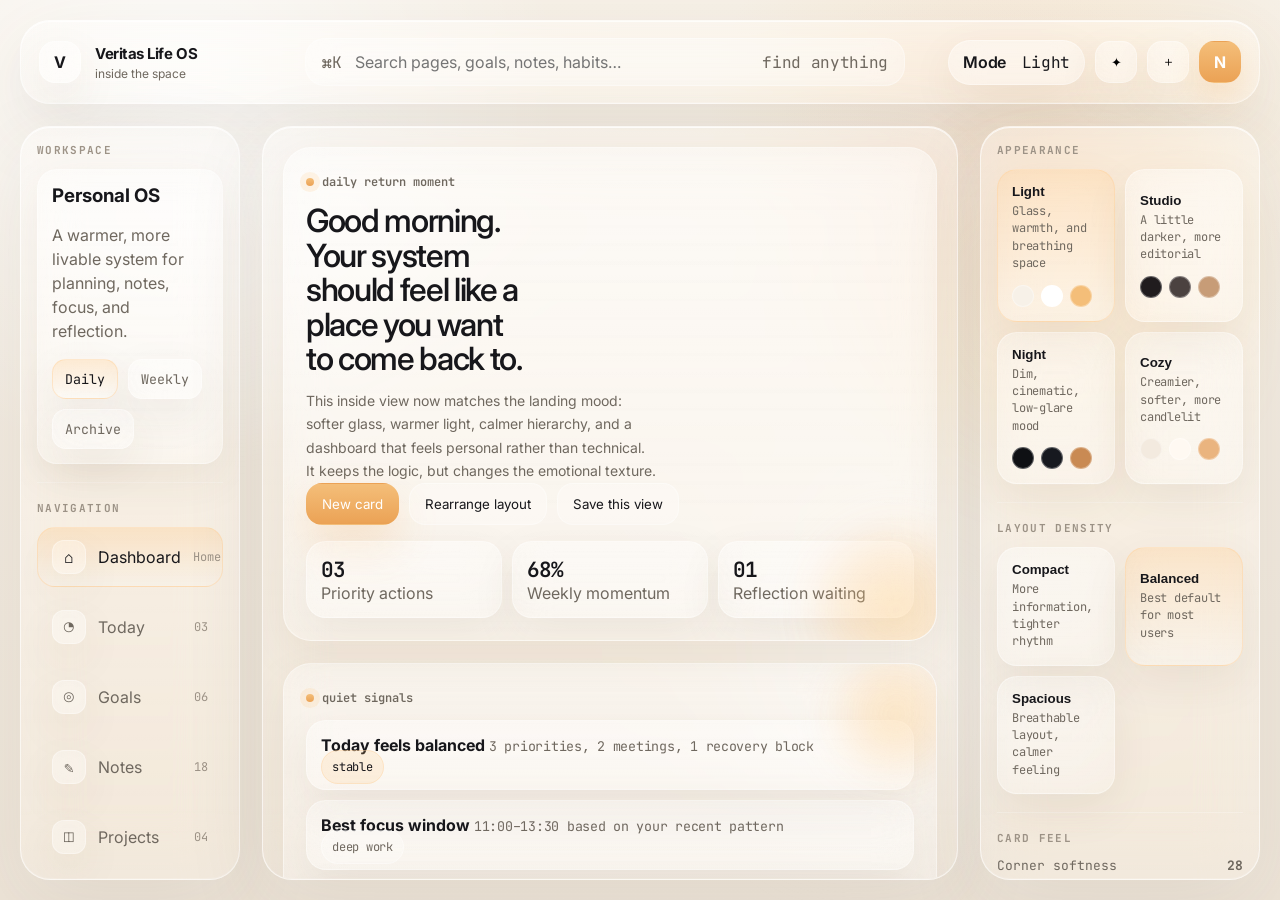
==== dashboard.html @ f8a129ed "Update dashboard.html" ====
<!DOCTYPE html>
<html lang="en">
<head>
  <meta charset="UTF-8" />
  <meta name="viewport" content="width=device-width, initial-scale=1.0" />
  <title>Veritas Life OS — Inside Prototype</title>
  <link rel="preconnect" href="https://fonts.googleapis.com">
  <link rel="preconnect" href="https://fonts.gstatic.com" crossorigin>
  <link href="https://fonts.googleapis.com/css2?family=Inter:wght@400;500;600;700;800&family=JetBrains+Mono:wght@400;500;600&display=swap" rel="stylesheet">
  <style>
    :root {
      --font-sans: 'Inter', system-ui, sans-serif;
      --font-mono: 'JetBrains Mono', ui-monospace, SFMono-Regular, Menlo, monospace;

      --bg: #f7f1e8;
      --bg-2: #ede4d8;
      --text: #17171b;
      --muted: #6f685f;
      --soft: #9d9387;
      --glass: rgba(255,255,255,0.42);
      --glass-2: rgba(255,255,255,0.32);
      --glass-3: rgba(255,255,255,0.24);
      --line: rgba(255,255,255,0.56);
      --line-soft: rgba(255,255,255,0.34);
      --line-strong: rgba(255,220,184,0.7);
      --amber: #f4be79;
      --amber-deep: #eba255;
      --amber-soft: rgba(255,190,121,0.18);
      --violet-soft: rgba(164,152,255,0.08);
      --shadow: 0 28px 90px rgba(93,70,41,0.10);
      --shadow-soft: 0 16px 44px rgba(93,70,41,0.08);
      --radius-xl: 34px;
      --radius-lg: 28px;
      --radius-md: 22px;
      --radius-sm: 16px;
      --gap: 22px;
      --sidebar-w: 228px;
      --rightbar-w: 284px;
    }

    * { box-sizing: border-box; }
    html, body { height: 100%; }
    body {
      margin: 0;
      font-family: var(--font-sans);
      color: var(--text);
      background:
        radial-gradient(circle at 14% 10%, rgba(255,255,255,0.86), transparent 28%),
        radial-gradient(circle at 80% 16%, rgba(255,196,114,0.18), transparent 25%),
        radial-gradient(circle at 77% 20%, var(--violet-soft), transparent 18%),
        radial-gradient(circle at 70% 72%, rgba(255,255,255,0.30), transparent 22%),
        linear-gradient(180deg, var(--bg) 0%, var(--bg-2) 100%);
      -webkit-font-smoothing: antialiased;
      overflow: hidden;
    }

    body::before {
      content: "";
      position: fixed;
      inset: 0;
      pointer-events: none;
      background:
        radial-gradient(circle at 18% 28%, rgba(255,255,255,0.22), transparent 18%),
        radial-gradient(circle at 83% 34%, rgba(255,188,82,0.10), transparent 20%),
        radial-gradient(circle at 68% 80%, rgba(255,255,255,0.18), transparent 18%);
      filter: blur(16px);
      opacity: .95;
    }

    .app-shell {
      position: relative;
      z-index: 1;
      display: grid;
      grid-template-columns: var(--sidebar-w) minmax(0, 1fr) var(--rightbar-w);
      grid-template-rows: 84px minmax(0, 1fr);
      gap: var(--gap);
      height: 100vh;
      padding: 20px;
    }

    .glass-panel {
      background: linear-gradient(180deg, rgba(255,255,255,0.34), rgba(255,255,255,0.18));
      border: 1px solid var(--line);
      backdrop-filter: blur(28px) saturate(145%);
      -webkit-backdrop-filter: blur(28px) saturate(145%);
      box-shadow:
        0 24px 80px rgba(93,70,41,0.10),
        0 8px 28px rgba(255,255,255,0.16),
        inset 0 1px 0 rgba(255,255,255,0.72),
        inset 0 -1px 0 rgba(255,255,255,0.14);
    }

    .topbar {
      grid-column: 1 / -1;
      display: flex;
      align-items: center;
      justify-content: space-between;
      gap: 18px;
      padding: 14px 18px;
      border-radius: 30px;
    }

    .brand {
      display: flex;
      align-items: center;
      gap: 14px;
      min-width: 230px;
      text-decoration: none;
      color: inherit;
    }

    .brand-mark,
    .icon-btn,
    .avatar,
    .nav-icon,
    .mini-chip,
    .mode-chip,
    .card-chip,
    .seg button,
    .toolbar-btn,
    .toggle-btn,
    .theme-btn,
    .density-btn,
    .mini-tab {
      border: 1px solid var(--line-soft);
      background: rgba(255,255,255,0.28);
      backdrop-filter: blur(18px);
      -webkit-backdrop-filter: blur(18px);
      box-shadow: var(--shadow-soft);
    }

    .brand-mark {
      width: 42px;
      height: 42px;
      border-radius: 16px;
      display: grid;
      place-items: center;
      font-weight: 700;
    }

    .brand-copy h1 {
      margin: 0;
      font-size: 15px;
      font-weight: 700;
      letter-spacing: -0.03em;
    }

    .brand-copy p {
      margin: 3px 0 0;
      font-size: 12px;
      color: var(--muted);
    }

    .topbar-center {
      flex: 1;
      display: flex;
      justify-content: center;
      padding: 0 18px;
    }

    .search {
      width: min(620px, 100%);
      display: flex;
      align-items: center;
      gap: 12px;
      padding: 12px 16px;
      border: 1px solid var(--line-soft);
      border-radius: 20px;
      background: rgba(255,255,255,0.24);
      color: var(--muted);
      backdrop-filter: blur(18px);
      font-family: var(--font-mono);
      letter-spacing: -0.02em;
    }

    .search input {
      flex: 1;
      border: 0;
      outline: 0;
      background: transparent;
      color: var(--text);
      font: inherit;
      font-family: var(--font-sans);
      letter-spacing: normal;
    }

    .topbar-actions {
      min-width: 300px;
      display: flex;
      align-items: center;
      justify-content: flex-end;
      gap: 10px;
    }

    .mode-chip,
    .toolbar-btn,
    .card-chip,
    .mini-chip,
    .pill {
      border-radius: 999px;
      padding: 11px 14px;
      font: inherit;
      color: var(--text);
      font-family: var(--font-mono);
      letter-spacing: -0.02em;
    }

    .mode-chip strong { font-weight: 600; font-family: var(--font-sans); margin-right: 6px; }

    .icon-btn,
    .avatar {
      width: 42px;
      height: 42px;
      border-radius: 15px;
      display: grid;
      place-items: center;
    }

    .avatar {
      font-weight: 700;
      color: white;
      background: linear-gradient(180deg, var(--amber), var(--amber-deep));
      border-color: transparent;
      box-shadow: 0 14px 32px rgba(238,165,84,0.24);
    }

    .sidebar,
    .main,
    .rightbar {
      min-height: 0;
      border-radius: 30px;
    }

    .sidebar,
    .rightbar {
      padding: 16px;
      overflow: auto;
    }

    .main {
      overflow: auto;
      padding: 20px;
    }

    .sidebar-section + .sidebar-section,
    .rightbar-section + .rightbar-section {
      margin-top: 18px;
      padding-top: 18px;
      border-top: 1px solid rgba(255,255,255,0.26);
    }

    .section-label {
      margin-bottom: 12px;
      font-size: 11px;
      text-transform: uppercase;
      letter-spacing: .12em;
      color: var(--soft);
      font-weight: 700;
      font-family: var(--font-mono);
    }

    .workspace-card,
    .mini-card,
    .welcome-panel,
    .insight-panel,
    .card,
    .theme-btn,
    .density-btn,
    .toggle-btn,
    .quick-item,
    .footer-note,
    .priority-item,
    .habit-item,
    .note-item,
    .timeline-item,
    .mini-line,
    .stat,
    .day {
      background: linear-gradient(180deg, rgba(255,255,255,0.30), rgba(255,255,255,0.18));
      border: 1px solid var(--line-soft);
      box-shadow: var(--shadow-soft);
      backdrop-filter: blur(20px);
      -webkit-backdrop-filter: blur(20px);
    }

    .workspace-card,
    .mini-card,
    .footer-note,
    .theme-btn,
    .density-btn,
    .toggle-btn,
    .quick-item,
    .mini-line,
    .priority-item,
    .habit-item,
    .note-item,
    .timeline-item,
    .stat,
    .day {
      border-radius: 20px;
      padding: 14px;
    }

    .workspace-card h3,
    .mini-card h3,
    .card h3,
    .welcome-copy h2 { margin: 0; }

    .workspace-card p,
    .mini-card p,
    .card p,
    .footer-note { color: var(--muted); line-height: 1.5; }

    .mini-tabs,
    .nav-list,
    .insight-stack,
    .priority-list,
    .habit-list,
    .timeline-list,
    .quick-grid,
    .toggle-list,
    .slider-row,
    .theme-grid,
    .density-grid {
      display: grid;
      gap: 10px;
    }

    .mini-tabs { display: flex; flex-wrap: wrap; }

    .mini-tab,
    .seg button {
      border-radius: 14px;
      padding: 10px 12px;
      color: var(--muted);
      cursor: pointer;
      transition: .22s ease;
      font-family: var(--font-mono);
    }

    .mini-tab.active,
    .seg button.active,
    .nav-item.active,
    .theme-btn.active,
    .density-btn.active {
      background: linear-gradient(180deg, rgba(255,191,115,0.26), rgba(255,255,255,0.18));
      color: var(--text);
      border-color: rgba(255,211,162,0.48);
    }

    .nav-list { display: flex; flex-direction: column; }

    .nav-item {
      display: flex;
      align-items: center;
      justify-content: space-between;
      gap: 12px;
      padding: 12px 14px;
      border-radius: 18px;
      cursor: pointer;
      color: var(--muted);
      border: 1px solid transparent;
      transition: .22s ease;
    }

    .nav-left {
      display: flex;
      align-items: center;
      gap: 12px;
    }

    .nav-icon {
      width: 34px;
      height: 34px;
      border-radius: 12px;
      display: grid;
      place-items: center;
      font-family: var(--font-mono);
    }

    .nav-item span:last-child {
      font-size: 12px;
      color: var(--soft);
      font-family: var(--font-mono);
    }

    .welcome {
      display: grid;
      grid-template-columns: minmax(0, 1.08fr) minmax(300px, .92fr);
      gap: var(--gap);
      margin-bottom: calc(var(--gap) + 2px);
      align-items: start;
    }

    .welcome-panel,
    .insight-panel {
      position: relative;
      overflow: hidden;
      border-radius: 28px;
      padding: 22px;
    }

    .welcome-panel::after,
    .insight-panel::after,
    .card::after {
      content: "";
      position: absolute;
      pointer-events: none;
      border-radius: 50%;
      background: radial-gradient(circle, rgba(255,208,138,0.68) 0%, rgba(255,175,84,0.20) 38%, rgba(255,255,255,0.08) 56%, transparent 72%);
      filter: blur(18px);
      opacity: .72;
    }

    .welcome-panel::after {
      width: 240px;
      height: 240px;
      right: -80px;
      bottom: -90px;
    }

    .insight-panel::after {
      width: 180px;
      height: 180px;
      right: -50px;
      top: -40px;
    }

    .eyebrow {
      display: inline-flex;
      align-items: center;
      gap: 8px;
      margin-bottom: 14px;
      color: var(--muted);
      font-size: 12px;
      font-weight: 600;
      font-family: var(--font-mono);
    }

    .dot {
      width: 8px;
      height: 8px;
      border-radius: 50%;
      background: linear-gradient(180deg, var(--amber), var(--amber-deep));
      box-shadow: 0 0 0 6px rgba(255,190,121,0.16);
    }

    .welcome-copy h2 {
      font-size: clamp(24px, 2.5vw, 34px);
      line-height: 1.08;
      letter-spacing: -0.042em;
      font-weight: 540;
      max-width: 13ch;
      text-wrap: balance;
      margin-bottom: 12px;
    }

    .welcome-copy p {
      margin: 0;
      max-width: 50ch;
      font-size: 14px;
      color: var(--muted);
      line-height: 1.68;
      text-wrap: balance;
    }

    .welcome-actions,
    .card-menu,
    .topbar-actions,
    .tease-right {
      display: flex;
      align-items: center;
      gap: 10px;
      flex-wrap: wrap;
    }

    .toolbar-btn.primary,
    .action-pill.primary {
      background: linear-gradient(180deg, var(--amber), var(--amber-deep));
      color: white;
      border-color: transparent;
      box-shadow: 0 18px 40px rgba(238,165,84,0.24);
      font-family: var(--font-sans);
    }

    .action-pill,
    .toolbar-btn {
      padding: 12px 15px;
      border-radius: 16px;
      border: 1px solid var(--line-soft);
      background: rgba(255,255,255,0.26);
      color: var(--text);
      cursor: pointer;
      font-family: var(--font-sans);
    }

    .stats-row {
      display: grid;
      grid-template-columns: repeat(3, 1fr);
      gap: 10px;
      margin-top: 16px;
    }

    .stat strong {
      display: block;
      font-size: 21px;
      letter-spacing: -0.04em;
      font-weight: 620;
      font-family: var(--font-mono);
    }

    .stat span,
    .mini-line small,
    .meta,
    .subtle,
    .label-muted {
      color: var(--muted);
    }

    .meta,
    .mini-line small,
    .label-muted,
    .subtle {
      font-family: var(--font-mono);
      letter-spacing: -0.02em;
    }

    .seg {
      display: inline-flex;
      gap: 6px;
      padding: 5px;
      border-radius: 16px;
      background: rgba(255,255,255,0.18);
      border: 1px solid var(--line-soft);
      margin-bottom: 16px;
      backdrop-filter: blur(18px);
    }

    .cards-grid {
      display: grid;
      grid-template-columns: repeat(12, minmax(0, 1fr));
      gap: var(--gap);
      align-items: start;
    }

    .card {
      position: relative;
      overflow: hidden;
      grid-column: span 4;
      min-height: 180px;
      padding: 16px;
      border-radius: 26px;
      transition: transform .22s ease, box-shadow .22s ease, border-color .22s ease;
    }

    .card:hover,
    .theme-btn:hover,
    .density-btn:hover,
    .toggle-btn:hover,
    .action-pill:hover,
    .toolbar-btn:hover,
    .nav-item:hover,
    .mini-tab:hover,
    .seg button:hover {
      transform: translateY(-2px);
      box-shadow: 0 22px 54px rgba(93,70,41,0.10);
    }

    .card.active {
      border-color: var(--line-strong);
      box-shadow:
        0 0 0 1px rgba(255,214,160,0.28),
        0 24px 70px rgba(93,70,41,0.12);
    }

    .card::after {
      width: 200px;
      height: 200px;
      right: -70px;
      top: -70px;
    }

    .card.span-8 { grid-column: span 8; }
    .card.span-6 { grid-column: span 6; }
    .card.span-4 { grid-column: span 4; }
    .card.span-12 { grid-column: 1 / -1; }
    .card.tall { min-height: 238px; }
    .card.large { min-height: 292px; }

    .card-header {
      position: relative;
      z-index: 1;
      display: flex;
      align-items: flex-start;
      justify-content: space-between;
      gap: 12px;
      margin-bottom: 16px;
    }

    .card-title-wrap h3 {
      font-size: 18px;
      font-weight: 500;
      letter-spacing: -0.03em;
    }

    .card-chip,
    .pill {
      padding: 8px 10px;
      border-radius: 999px;
      font-size: 12px;
      color: var(--muted);
      background: rgba(255,255,255,0.24);
      border: 1px solid var(--line-soft);
    }

    .card-chip.accent,
    .pill.accent {
      background: rgba(255,191,115,0.18);
      color: var(--text);
      border-color: rgba(255,211,162,0.42);
    }

    .priority-item,
    .habit-item,
    .timeline-item,
    .quick-item {
      display: flex;
      align-items: center;
      justify-content: space-between;
      gap: 12px;
    }

    .priority-left {
      display: flex;
      align-items: center;
      gap: 12px;
      min-width: 0;
    }

    .check {
      width: 18px;
      height: 18px;
      border-radius: 50%;
      border: 1px solid rgba(255,255,255,0.46);
      background: rgba(255,255,255,0.18);
      flex: 0 0 auto;
    }

    .priority-item strong,
    .habit-item strong,
    .timeline-item strong,
    .note-item strong,
    .quick-item strong {
      display: block;
      font-size: 14px;
      line-height: 1.35;
      font-weight: 600;
    }

    .meta {
      margin-top: 4px;
      font-size: 12px;
      line-height: 1.45;
    }

    .progress-bar {
      width: 100%;
      height: 8px;
      border-radius: 999px;
      background: rgba(255,255,255,0.18);
      overflow: hidden;
      margin-top: 12px;
    }

    .progress-fill {
      height: 100%;
      border-radius: inherit;
      background: linear-gradient(90deg, var(--amber), var(--amber-deep));
    }

    .mini-progress {
      min-width: 54px;
      text-align: right;
      font-size: 12px;
      color: var(--soft);
      font-family: var(--font-mono);
      letter-spacing: -0.02em;
    }

    .note-list {
      display: grid;
      gap: 10px;
      grid-template-columns: repeat(2, minmax(0, 1fr));
    }

    .note-item {
      min-height: 120px;
      display: flex;
      flex-direction: column;
      justify-content: space-between;
    }

    .calendar-grid {
      display: grid;
      grid-template-columns: repeat(7, 1fr);
      gap: 8px;
    }

    .day {
      aspect-ratio: 1 / 1;
      display: flex;
      flex-direction: column;
      justify-content: space-between;
      font-size: 12px;
    }

    .day.active {
      background: linear-gradient(180deg, rgba(255,191,115,0.24), rgba(255,255,255,0.16));
      border-color: rgba(255,211,162,0.46);
    }

    .day strong {
      font-size: 14px;
      font-weight: 600;
      font-family: var(--font-mono);
      letter-spacing: -0.02em;
    }

    .day-dot {
      width: 8px;
      height: 8px;
      border-radius: 50%;
      background: linear-gradient(180deg, var(--amber), var(--amber-deep));
      align-self: flex-end;
    }

    .graph-wrap {
      position: relative;
      z-index: 1;
      height: 240px;
      margin-top: 6px;
      display: flex;
      align-items: flex-end;
      gap: 12px;
    }

    .graph-col {
      flex: 1;
      min-height: 40px;
      border-radius: 20px 20px 12px 12px;
      background: linear-gradient(180deg, rgba(255,190,121,0.92) 0%, rgba(235,162,85,0.42) 100%);
      box-shadow: inset 0 1px 0 rgba(255,255,255,0.32);
      position: relative;
    }

    .graph-col span {
      position: absolute;
      bottom: -26px;
      left: 50%;
      transform: translateX(-50%);
      font-size: 11px;
      color: var(--soft);
      font-family: var(--font-mono);
    }

    .theme-grid,
    .density-grid { grid-template-columns: repeat(2, minmax(0, 1fr)); }

    .theme-btn,
    .density-btn { text-align: left; color: var(--text); cursor: pointer; }

    .theme-preview {
      display: flex;
      gap: 7px;
      margin-top: 12px;
    }

    .theme-swatch {
      width: 22px;
      height: 22px;
      border-radius: 999px;
      border: 1px solid rgba(255,255,255,0.32);
    }

    .slider-row label {
      display: flex;
      align-items: center;
      justify-content: space-between;
      gap: 12px;
      color: var(--muted);
      font-size: 13px;
      font-family: var(--font-mono);
    }

    .slider-row input[type="range"] {
      width: 100%;
      accent-color: var(--amber-deep);
    }

    .toggle-btn {
      width: 100%;
      display: flex;
      align-items: center;
      justify-content: space-between;
      text-align: left;
      cursor: pointer;
    }

    .toggle-pill {
      width: 44px;
      height: 26px;
      border-radius: 999px;
      background: rgba(255,255,255,0.24);
      border: 1px solid var(--line-soft);
      position: relative;
      transition: .22s ease;
      flex: 0 0 auto;
    }

    .toggle-pill::after {
      content: "";
      position: absolute;
      top: 3px;
      left: 3px;
      width: 18px;
      height: 18px;
      border-radius: 50%;
      background: white;
      transition: .22s ease;
      box-shadow: 0 2px 10px rgba(0,0,0,0.08);
    }

    .toggle-btn.active .toggle-pill {
      background: linear-gradient(180deg, var(--amber), var(--amber-deep));
      border-color: transparent;
    }

    .toggle-btn.active .toggle-pill::after { transform: translateX(18px); }

    .footer-note {
      margin-top: 16px;
      line-height: 1.55;
      font-size: 13px;
    }

    
    .status-toast {
      position: fixed;
      right: 22px;
      bottom: 22px;
      z-index: 50;
      padding: 12px 14px;
      border-radius: 16px;
      background: linear-gradient(180deg, rgba(255,255,255,0.86), rgba(255,255,255,0.72));
      border: 1px solid var(--line);
      box-shadow: 0 18px 44px rgba(93,70,41,0.12);
      color: var(--text);
      font-size: 13px;
      font-family: var(--font-mono);
      letter-spacing: -0.02em;
      opacity: 0;
      transform: translateY(10px);
      pointer-events: none;
      transition: opacity .22s ease, transform .22s ease;
      backdrop-filter: blur(18px);
    }

    .status-toast.show {
      opacity: 1;
      transform: translateY(0);
    }

    .is-hidden {
      display: none !important;
    }


    body.rightbar-collapsed {
      --rightbar-open: 0px;
    }

    body.rightbar-collapsed .rightbar {
      opacity: 0;
      pointer-events: none;
      transform: translateX(28px);
    }

    .floating-setup-tab {
      position: fixed;
      right: 18px;
      top: 50%;
      transform: translateY(-50%);
      z-index: 60;
      width: 46px;
      height: 120px;
      border-radius: 20px;
      border: 0.5px solid var(--line-soft);
      background: color-mix(in srgb, white 10%, var(--bg-2) 90%);
      backdrop-filter: blur(12px);
      -webkit-backdrop-filter: blur(12px);
      box-shadow: var(--shadow-soft);
      display: none;
      align-items: center;
      justify-content: center;
      color: var(--text);
      cursor: pointer;
      font-family: var(--font-mono);
      writing-mode: vertical-rl;
      text-orientation: mixed;
      letter-spacing: 0.02em;
    }

    body.rightbar-collapsed .floating-setup-tab {
      display: flex;
    }

@media (max-width: 1400px) {
      .app-shell {
        grid-template-columns: 220px minmax(0, 1fr) 280px;
      }
      .card.span-8,
      .card.span-6,
      .card.span-4 { grid-column: span 6; }
      .welcome { grid-template-columns: 1fr; }
    }

    @media (max-width: 1160px) {
      body { overflow: auto; }
      .app-shell {
        height: auto;
        grid-template-columns: 1fr;
        grid-template-rows: auto;
      }
      .topbar,
      .sidebar,
      .main,
      .rightbar {
        grid-column: auto;
        grid-row: auto;
      }
      .sidebar,
      .rightbar,
      .main { min-height: auto; }
    }

    @media (max-width: 760px) {
      .topbar {
        flex-direction: column;
        align-items: stretch;
        gap: 14px;
      }
      .topbar-center,
      .brand,
      .topbar-actions {
        min-width: 0;
        width: 100%;
      }
      .topbar-center { padding: 0; }
      .topbar-actions { justify-content: space-between; }
      .cards-grid,
      .stats-row,
      .note-list,
      .theme-grid,
      .density-grid { grid-template-columns: 1fr !important; }
      .card,
      .card.span-8,
      .card.span-6,
      .card.span-4,
      .card.span-12 { grid-column: 1 / -1; }
      .calendar-grid { grid-template-columns: repeat(4, 1fr); }
    }
  </style>
</head>
<body>
  <div class="app-shell">
    <header class="topbar glass-panel">
      <a class="brand" href="index.html" aria-label="Go to landing page">
        <div class="brand-mark">V</div>
        <div class="brand-copy">
          <h1>Veritas Life OS</h1>
          <p>inside the space</p>
        </div>
      </a>

      <div class="topbar-center">
        <div class="search">
          <span>⌘K</span>
          <input type="text" placeholder="Search pages, goals, notes, habits…" />
          <span>find anything</span>
        </div>
      </div>

      <div class="topbar-actions">
        <button class="mode-chip"><strong>Mode</strong> Light</button>
        <button class="icon-btn action-btn" data-message="Presence opened" title="Presence">✦</button>
        <button class="icon-btn action-btn" data-message="Quick add opened" title="Quick add">＋</button>
        <div class="avatar">N</div>
      </div>
    </header>

    <aside class="sidebar glass-panel">
      <div class="sidebar-section">
        <div class="section-label">Workspace</div>
        <div class="workspace-card">
          <h3>Personal OS</h3>
          <p>A warmer, more livable system for planning, notes, focus, and reflection.</p>
          <div class="mini-tabs">
            <button class="mini-tab active">Daily</button>
            <button class="mini-tab">Weekly</button>
            <button class="mini-tab">Archive</button>
          </div>
        </div>
      </div>

      <div class="sidebar-section">
        <div class="section-label">Navigation</div>
        <div class="nav-list">
          <div class="nav-item active">
            <div class="nav-left"><div class="nav-icon">⌂</div><div>Dashboard</div></div>
            <span>Home</span>
          </div>
          <div class="nav-item">
            <div class="nav-left"><div class="nav-icon">◔</div><div>Today</div></div>
            <span>03</span>
          </div>
          <div class="nav-item">
            <div class="nav-left"><div class="nav-icon">◎</div><div>Goals</div></div>
            <span>06</span>
          </div>
          <div class="nav-item">
            <div class="nav-left"><div class="nav-icon">✎</div><div>Notes</div></div>
            <span>18</span>
          </div>
          <div class="nav-item">
            <div class="nav-left"><div class="nav-icon">◫</div><div>Projects</div></div>
            <span>04</span>
          </div>
          <div class="nav-item">
            <div class="nav-left"><div class="nav-icon">◷</div><div>Calendar</div></div>
            <span>02</span>
          </div>
          <div class="nav-item">
            <div class="nav-left"><div class="nav-icon">✓</div><div>Habits</div></div>
            <span>05</span>
          </div>
          <div class="nav-item">
            <div class="nav-left"><div class="nav-icon">☰</div><div>Journal</div></div>
            <span>01</span>
          </div>
        </div>
      </div>

      <div class="sidebar-section">
        <div class="section-label">Pinned space</div>
        <div class="mini-card">
          <h3>Morning Ritual</h3>
          <p>Open priorities, read notes, check schedule, then leave one line for your future self.</p>
        </div>
      </div>
    </aside>

    <main class="main glass-panel">
      <section class="welcome">
        <div class="welcome-panel active">
          <div class="eyebrow"><span class="dot"></span> daily return moment</div>
          <div class="welcome-copy">
            <h2>Good morning. Your system should feel like a place you want to come back to.</h2>
            <p>This inside view now matches the landing mood: softer glass, warmer light, calmer hierarchy, and a dashboard that feels personal rather than technical. It keeps the logic, but changes the emotional texture.</p>
          </div>
          <div class="welcome-actions">
            <button class="action-pill primary action-btn" data-message="New card created">New card</button>
            <button class="action-pill action-btn" data-message="Layout edit mode on">Rearrange layout</button>
            <button class="action-pill action-btn" data-message="View saved">Save this view</button>
          </div>
          <div class="stats-row">
            <div class="stat"><strong>03</strong><span>Priority actions</span></div>
            <div class="stat"><strong>68%</strong><span>Weekly momentum</span></div>
            <div class="stat"><strong>01</strong><span>Reflection waiting</span></div>
          </div>
        </div>

        <div class="insight-panel">
          <div class="eyebrow"><span class="dot"></span> quiet signals</div>
          <div class="insight-stack">
            <div class="mini-line">
              <div>
                <strong>Today feels balanced</strong>
                <small>3 priorities, 2 meetings, 1 recovery block</small>
              </div>
              <span class="pill accent">stable</span>
            </div>
            <div class="mini-line">
              <div>
                <strong>Best focus window</strong>
                <small>11:00–13:30 based on your recent pattern</small>
              </div>
              <span class="pill">deep work</span>
            </div>
            <div class="mini-line">
              <div>
                <strong>Last synced</strong>
                <small>2m ago · space saved automatically</small>
              </div>
              <span class="pill">live</span>
            </div>
          </div>
        </div>
      </section>

      <div class="seg" aria-label="View switcher">
        <button class="active">grid</button>
        <button>list</button>
        <button>timeline</button>
        <button>board</button>
      </div>

      <section class="cards-grid">
        <article class="card span-8 tall active" tabindex="0">
          <div class="card-header">
            <div class="card-title-wrap">
              <small class="label-muted">Pinned module</small>
              <h3>Today’s focus</h3>
            </div>
            <div class="card-menu">
              <span class="card-chip accent">priority</span>
              <button class="icon-btn">⋯</button>
            </div>
          </div>
          <div class="priority-list">
            <div class="priority-item">
              <div class="priority-left">
                <div class="check"></div>
                <div>
                  <strong>Finalize the comfort-first redesign prototype</strong>
                  <div class="meta">Dashboard layout · card hierarchy · daily return flow</div>
                </div>
              </div>
              <span class="pill">design</span>
            </div>
            <div class="priority-item">
              <div class="priority-left">
                <div class="check"></div>
                <div>
                  <strong>Refine theme modes so each one feels distinct but expensive</strong>
                  <div class="meta">light · studio · night · cozy</div>
                </div>
              </div>
              <span class="pill">ux</span>
            </div>
            <div class="priority-item">
              <div class="priority-left">
                <div class="check"></div>
                <div>
                  <strong>Keep personalization flexible without letting it become messy</strong>
                  <div class="meta">controlled freedom · curated outcomes</div>
                </div>
              </div>
              <span class="pill">system</span>
            </div>
          </div>
        </article>

        <article class="card span-4 tall" tabindex="0">
          <div class="card-header">
            <div class="card-title-wrap">
              <small class="label-muted">Progress module</small>
              <h3>Habit rhythm</h3>
            </div>
            <div class="card-menu"><button class="icon-btn">⋯</button></div>
          </div>
          <div class="habit-list">
            <div class="habit-item">
              <div>
                <strong>Morning planning</strong>
                <div class="meta">5 of 7 this week</div>
                <div class="progress-bar"><div class="progress-fill" style="width:72%"></div></div>
              </div>
              <div class="mini-progress">72%</div>
            </div>
            <div class="habit-item">
              <div>
                <strong>Movement</strong>
                <div class="meta">3 of 5 target sessions</div>
                <div class="progress-bar"><div class="progress-fill" style="width:58%"></div></div>
              </div>
              <div class="mini-progress">58%</div>
            </div>
            <div class="habit-item">
              <div>
                <strong>Reflection</strong>
                <div class="meta">2 entries pending</div>
                <div class="progress-bar"><div class="progress-fill" style="width:39%"></div></div>
              </div>
              <div class="mini-progress">39%</div>
            </div>
          </div>
        </article>

        <article class="card span-6" tabindex="0" data-card="notes">
          <div class="card-header">
            <div class="card-title-wrap">
              <small class="label-muted">Knowledge module</small>
              <h3>Notes & ideas</h3>
            </div>
            <div class="card-menu"><button class="icon-btn">⋯</button></div>
          </div>
          <div class="note-list">
            <div class="note-item">
              <div>
                <strong>Why comfort increases retention</strong>
                <p>Apps used every day should reduce emotional resistance, not just organize tasks.</p>
              </div>
              <span class="pill">strategy</span>
            </div>
            <div class="note-item">
              <div>
                <strong>Controlled personalization</strong>
                <p>Let users rearrange and theme the space, but keep outcomes curated and premium.</p>
              </div>
              <span class="pill">ux</span>
            </div>
          </div>
        </article>

        <article class="card span-6" tabindex="0" data-card="calendar">
          <div class="card-header">
            <div class="card-title-wrap">
              <small class="label-muted">Schedule module</small>
              <h3>Calendar snapshot</h3>
            </div>
            <div class="card-menu"><span class="pill accent">today</span></div>
          </div>
          <div class="calendar-grid">
            <div class="day"><span>Mon</span><strong>12</strong></div>
            <div class="day"><span>Tue</span><strong>13</strong></div>
            <div class="day"><span>Wed</span><strong>14</strong><div class="day-dot"></div></div>
            <div class="day active"><span>Thu</span><strong>15</strong><div class="day-dot"></div></div>
            <div class="day"><span>Fri</span><strong>16</strong></div>
            <div class="day"><span>Sat</span><strong>17</strong></div>
            <div class="day"><span>Sun</span><strong>18</strong></div>
          </div>
        </article>

        <article class="card span-4" tabindex="0" data-card="reflection">
          <div class="card-header">
            <div class="card-title-wrap">
              <small class="label-muted">Timeline module</small>
              <h3>Today flow</h3>
            </div>
            <div class="card-menu"><button class="icon-btn">⋯</button></div>
          </div>
          <div class="timeline-list">
            <div class="timeline-item">
              <div><strong>09:30 — Review dashboard direction</strong><div class="meta">design system pass</div></div>
              <span class="pill">now</span>
            </div>
            <div class="timeline-item">
              <div><strong>12:00 — Deep work block</strong><div class="meta">prototype refinement</div></div>
              <span class="pill">focus</span>
            </div>
            <div class="timeline-item">
              <div><strong>17:00 — Reflection</strong><div class="meta">what felt easy today?</div></div>
              <span class="pill">journal</span>
            </div>
          </div>
        </article>

        <article class="card span-8 large" tabindex="0" data-card="momentum">
          <div class="card-header">
            <div class="card-title-wrap">
              <small class="label-muted">Insight module</small>
              <h3>Momentum overview</h3>
            </div>
            <div class="card-menu">
              <span class="pill">week</span>
              <button class="icon-btn">⋯</button>
            </div>
          </div>
          <p class="subtle">A softer analytics block that feels integrated into life planning, not like a finance dashboard.</p>
          <div class="graph-wrap">
            <div class="graph-col" style="height:42%"><span>Mon</span></div>
            <div class="graph-col" style="height:60%"><span>Tue</span></div>
            <div class="graph-col" style="height:48%"><span>Wed</span></div>
            <div class="graph-col" style="height:72%"><span>Thu</span></div>
            <div class="graph-col" style="height:66%"><span>Fri</span></div>
            <div class="graph-col" style="height:54%"><span>Sat</span></div>
            <div class="graph-col" style="height:77%"><span>Sun</span></div>
          </div>
        </article>
      </section>
    </main>

    <aside class="rightbar glass-panel">
      <div class="rightbar-section">
        <div class="section-label">Appearance</div>
        <div class="theme-grid" id="themeGrid">
          <button class="theme-btn active" data-theme="light">
            <strong>Light</strong>
            <div class="meta">Glass, warmth, and breathing space</div>
            <div class="theme-preview">
              <span class="theme-swatch" style="background:#f7f1e8"></span>
              <span class="theme-swatch" style="background:#ffffff"></span>
              <span class="theme-swatch" style="background:#f4be79"></span>
            </div>
          </button>
          <button class="theme-btn" data-theme="studio">
            <strong>Studio</strong>
            <div class="meta">A little darker, more editorial</div>
            <div class="theme-preview">
              <span class="theme-swatch" style="background:#201c1e"></span>
              <span class="theme-swatch" style="background:#4b4240"></span>
              <span class="theme-swatch" style="background:#c79c77"></span>
            </div>
          </button>
          <button class="theme-btn" data-theme="night">
            <strong>Night</strong>
            <div class="meta">Dim, cinematic, low-glare mood</div>
            <div class="theme-preview">
              <span class="theme-swatch" style="background:#0f1014"></span>
              <span class="theme-swatch" style="background:#17191f"></span>
              <span class="theme-swatch" style="background:#c98a53"></span>
            </div>
          </button>
          <button class="theme-btn" data-theme="cozy">
            <strong>Cozy</strong>
            <div class="meta">Creamier, softer, more candlelit</div>
            <div class="theme-preview">
              <span class="theme-swatch" style="background:#f3eadf"></span>
              <span class="theme-swatch" style="background:#fff9f2"></span>
              <span class="theme-swatch" style="background:#eab47f"></span>
            </div>
          </button>
        </div>
      </div>

      <div class="rightbar-section">
        <div class="section-label">Layout density</div>
        <div class="density-grid" id="densityGrid">
          <button class="density-btn" data-density="compact">
            <strong>Compact</strong>
            <div class="meta">More information, tighter rhythm</div>
          </button>
          <button class="density-btn active" data-density="balanced">
            <strong>Balanced</strong>
            <div class="meta">Best default for most users</div>
          </button>
          <button class="density-btn" data-density="spacious">
            <strong>Spacious</strong>
            <div class="meta">Breathable layout, calmer feeling</div>
          </button>
        </div>
      </div>

      <div class="rightbar-section">
        <div class="section-label">Card feel</div>
        <div class="slider-row">
          <label>
            <span>Corner softness</span>
            <strong id="radiusValue">28</strong>
          </label>
          <input id="radiusSlider" type="range" min="18" max="36" value="28" />
        </div>
      </div>

      <div class="rightbar-section">
        <div class="section-label">Visible modules</div>
        <div class="toggle-list">
          <button class="toggle-btn active"><span>Reflection card</span><span class="toggle-pill"></span></button>
          <button class="toggle-btn active"><span>Momentum graph</span><span class="toggle-pill"></span></button>
          <button class="toggle-btn active"><span>Calendar snapshot</span><span class="toggle-pill"></span></button>
          <button class="toggle-btn"><span>AI suggestions</span><span class="toggle-pill"></span></button>
        </div>
      </div>

      <div class="rightbar-section">
        <div class="section-label">Quick views</div>
        <div class="quick-grid">
          <div class="quick-item">
            <div>
              <strong>Morning mode</strong>
              <div class="meta">Priorities + habits + calendar</div>
            </div>
            <span class="pill accent">active</span>
          </div>
          <div class="quick-item">
            <div>
              <strong>Work mode</strong>
              <div class="meta">Projects + deep work + notes</div>
            </div>
            <span class="pill">saved</span>
          </div>
          <div class="quick-item">
            <div>
              <strong>Reset mode</strong>
              <div class="meta">Journal + reflection + planning</div>
            </div>
            <span class="pill">saved</span>
          </div>
        </div>
        <div class="footer-note">
          Personalization should feel like shaping an atmosphere, not breaking the system. Flexible, but still curated and expensive.
        </div>
      </div>
    </aside>
  </div>

  
  <script>
    const root = document.documentElement;
    const body = document.body;
    const themeButtons = document.querySelectorAll('.theme-btn');
    const densityButtons = document.querySelectorAll('.density-btn');
    const radiusSlider = document.getElementById('radiusSlider');
    const radiusValue = document.getElementById('radiusValue');
    const toggleButtons = document.querySelectorAll('.toggle-btn');
    const modeChip = document.querySelector('.mode-chip');
    const cards = document.querySelectorAll('.card');
    const navItems = document.querySelectorAll('.nav-item');
    const viewButtons = document.querySelectorAll('.seg button');
    const miniTabs = document.querySelectorAll('.mini-tab');
    const actionButtons = document.querySelectorAll('.action-btn');
    const statusToast = document.getElementById('statusToast');

    const themes = {
      light: {
        bg: '#f7f1e8',
        bg2: '#ede4d8',
        text: '#17171b',
        muted: '#6f685f',
        soft: '#9d9387',
        amber: '#f4be79',
        amberDeep: '#eba255',
        violet: 'rgba(164,152,255,0.10)'
      },
      cozy: {
        bg: '#f3eadf',
        bg2: '#eadfce',
        text: '#1a1817',
        muted: '#756a5f',
        soft: '#a09184',
        amber: '#eab47f',
        amberDeep: '#d99856',
        violet: 'rgba(185,170,255,0.07)'
      },
      studio: {
        bg: '#211d1f',
        bg2: '#2b2528',
        text: '#f4efe9',
        muted: '#c4b7af',
        soft: '#9f938d',
        amber: '#c79c77',
        amberDeep: '#b9865e',
        violet: 'rgba(177,160,255,0.10)'
      },
      night: {
        bg: '#111218',
        bg2: '#181a21',
        text: '#f4f2ed',
        muted: '#a9a3a0',
        soft: '#837d79',
        amber: '#c98a53',
        amberDeep: '#b67237',
        violet: 'rgba(142,128,255,0.12)'
      }
    };

    let toastTimer;

    function showToast(message) {
      statusToast.textContent = message;
      statusToast.classList.add('show');
      clearTimeout(toastTimer);
      toastTimer = setTimeout(() => statusToast.classList.remove('show'), 1600);
    }

    function applyTheme(themeName) {
      const theme = themes[themeName];
      if (!theme) return;
      root.style.setProperty('--bg', theme.bg);
      root.style.setProperty('--bg-2', theme.bg2);
      root.style.setProperty('--text', theme.text);
      root.style.setProperty('--muted', theme.muted);
      root.style.setProperty('--soft', theme.soft);
      root.style.setProperty('--amber', theme.amber);
      root.style.setProperty('--amber-deep', theme.amberDeep);
      root.style.setProperty('--violet-soft', theme.violet);
      modeChip.innerHTML = `<strong>Mode</strong> ${themeName.charAt(0).toUpperCase() + themeName.slice(1)}`;
      showToast(`${themeName} mode applied`);
    }

    themeButtons.forEach(btn => {
      btn.addEventListener('click', () => {
        themeButtons.forEach(b => b.classList.remove('active'));
        btn.classList.add('active');
        applyTheme(btn.dataset.theme);
      });
    });

    densityButtons.forEach(btn => {
      btn.addEventListener('click', () => {
        densityButtons.forEach(b => b.classList.remove('active'));
        btn.classList.add('active');
        body.style.setProperty('--gap', btn.dataset.density === 'compact' ? '14px' : btn.dataset.density === 'spacious' ? '26px' : '22px');
        showToast(`${btn.dataset.density} density applied`);
      });
    });

    radiusSlider.addEventListener('input', () => {
      const value = radiusSlider.value;
      radiusValue.textContent = value;
      root.style.setProperty('--radius-lg', `${value}px`);
    });

    radiusSlider.addEventListener('change', () => {
      showToast(`corner softness ${radiusSlider.value}`);
    });

    toggleButtons.forEach(btn => {
      btn.addEventListener('click', () => {
        btn.classList.toggle('active');
        const module = btn.dataset.module;
        const card = document.querySelector(`[data-card="${module}"]`);
        if (card) {
          card.classList.toggle('is-hidden', !btn.classList.contains('active'));
        }
        showToast(`${module} ${btn.classList.contains('active') ? 'shown' : 'hidden'}`);
      });
    });

    cards.forEach(card => {
      card.addEventListener('click', () => {
        cards.forEach(c => c.classList.remove('active'));
        card.classList.add('active');
      });
    });

    navItems.forEach(item => {
      item.addEventListener('click', () => {
        navItems.forEach(i => i.classList.remove('active'));
        item.classList.add('active');
        const label = item.querySelector('.nav-left div:last-child')?.textContent || 'Section';
        showToast(`${label} opened`);
      });
    });

    viewButtons.forEach(btn => {
      btn.addEventListener('click', () => {
        viewButtons.forEach(b => b.classList.remove('active'));
        btn.classList.add('active');
        showToast(`${btn.textContent.trim()} view`);
      });
    });

    miniTabs.forEach(btn => {
      btn.addEventListener('click', () => {
        miniTabs.forEach(b => b.classList.remove('active'));
        btn.classList.add('active');
        showToast(`${btn.textContent.trim()} workspace`);
      });
    });

    actionButtons.forEach(btn => {
      btn.addEventListener('click', () => {
        showToast(btn.dataset.message || 'Action complete');
      });
    });
  </script>

  <div class="status-toast" id="statusToast">Saved</div>
</body>
</html>
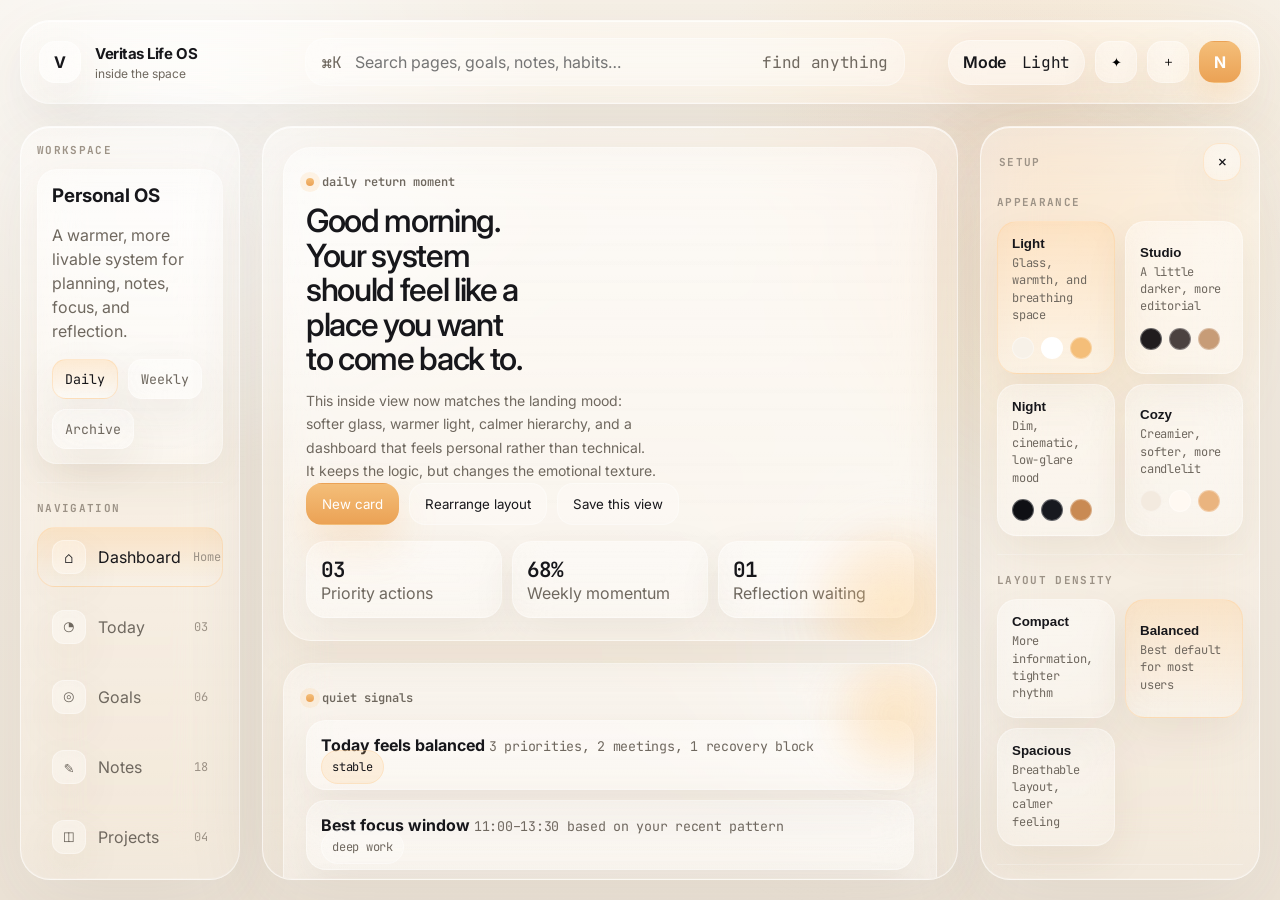
==== commit b0483c76: "Update dashboard.html" ====
--- a/dashboard.html
+++ b/dashboard.html
@@ -912,6 +912,40 @@
 
     body.rightbar-collapsed .floating-setup-tab {
       display: flex;
+    }
+
+
+    .rightbar-top {
+      display: flex;
+      align-items: center;
+      justify-content: space-between;
+      gap: 10px;
+      margin-bottom: 14px;
+      padding: 0 2px;
+    }
+
+    .collapse-btn {
+      width: 38px;
+      height: 38px;
+      border-radius: var(--radius-sm);
+      border: 0.5px solid rgba(255,210,160,0.42);
+      background: linear-gradient(180deg, rgba(255,255,255,0.22), rgba(255,255,255,0.10));
+      color: var(--text);
+      display: grid;
+      place-items: center;
+      cursor: pointer;
+      font-family: var(--font-mono);
+      font-size: 18px;
+      line-height: 1;
+      box-shadow: var(--shadow-soft);
+      backdrop-filter: blur(12px);
+      -webkit-backdrop-filter: blur(12px);
+      flex: 0 0 auto;
+    }
+
+    .collapse-btn:hover {
+      transform: translateY(-1px);
+      box-shadow: 0 18px 44px rgba(120,110,100,0.08);
     }
 
 @media (max-width: 1400px) {
@@ -1291,6 +1325,10 @@
     </main>
 
     <aside class="rightbar glass-panel">
+      <div class="rightbar-top">
+        <div class="section-label rightbar-title" style="margin-bottom:0;">Setup</div>
+        <button class="collapse-btn" id="toggleRightbarBtn" title="Close setup">×</button>
+      </div>
       <div class="rightbar-section">
         <div class="section-label">Appearance</div>
         <div class="theme-grid" id="themeGrid">
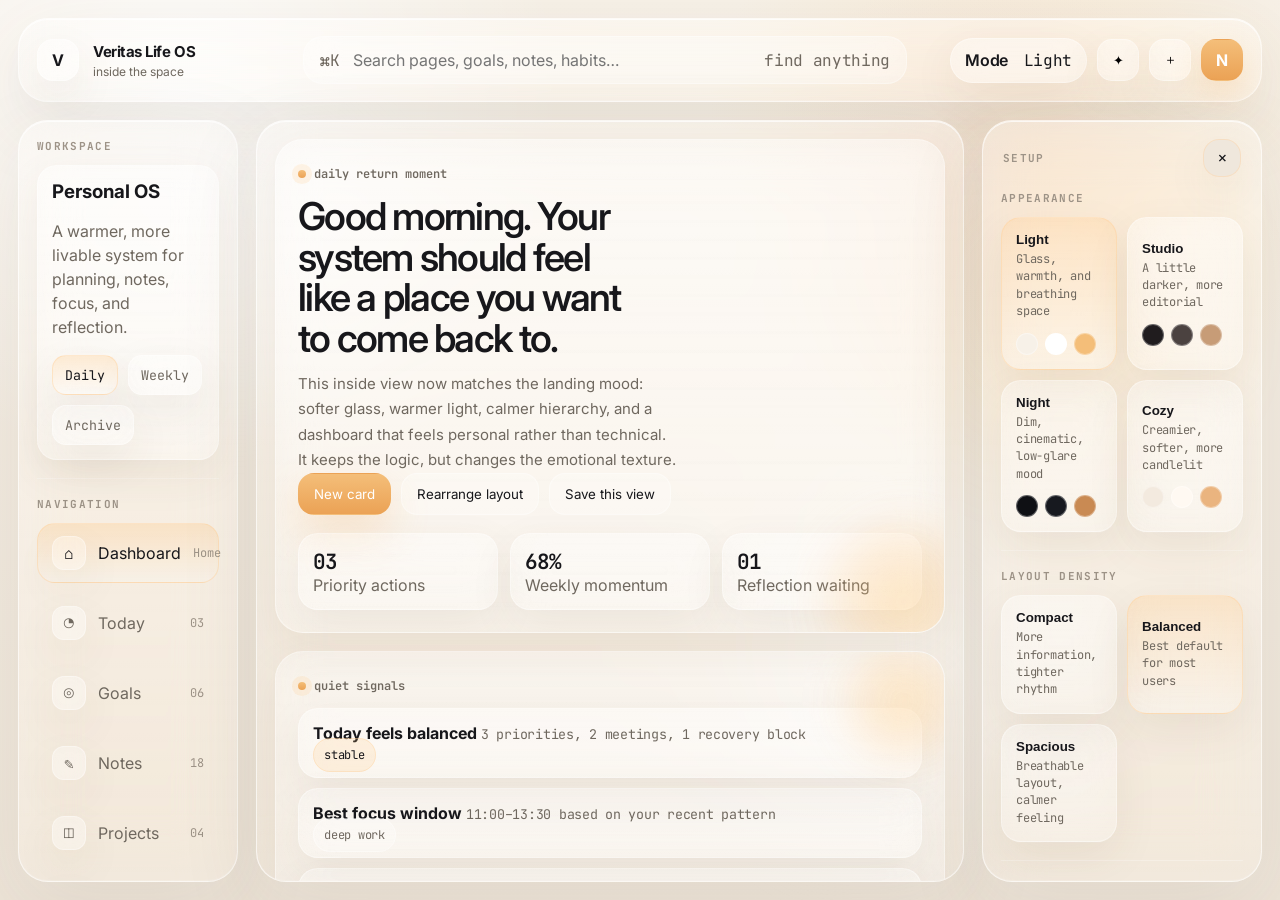
==== commit 08a5b14d: "Update dashboard.html" ====
--- a/dashboard.html
+++ b/dashboard.html
@@ -33,9 +33,9 @@
       --radius-lg: 28px;
       --radius-md: 22px;
       --radius-sm: 16px;
-      --gap: 22px;
-      --sidebar-w: 228px;
-      --rightbar-w: 284px;
+      --gap: 18px;
+      --sidebar-w: 244px;
+      --rightbar-w: 300px;
     }
 
     * { box-sizing: border-box; }
@@ -75,7 +75,7 @@
       grid-template-rows: 84px minmax(0, 1fr);
       gap: var(--gap);
       height: 100vh;
-      padding: 20px;
+      padding: 18px;
     }
 
     .glass-panel {
@@ -233,13 +233,13 @@
 
     .sidebar,
     .rightbar {
-      padding: 16px;
+      padding: 18px;
       overflow: auto;
     }
 
     .main {
       overflow: auto;
-      padding: 20px;
+      padding: 18px;
     }
 
     .sidebar-section + .sidebar-section,
@@ -386,10 +386,9 @@
 
     .welcome {
       display: grid;
-      grid-template-columns: minmax(0, 1.08fr) minmax(300px, .92fr);
+      grid-template-columns: minmax(0, 1.2fr) minmax(320px, .8fr);
       gap: var(--gap);
-      margin-bottom: calc(var(--gap) + 2px);
-      align-items: start;
+      margin-bottom: var(--gap);
     }
 
     .welcome-panel,
@@ -446,21 +445,21 @@
     }
 
     .welcome-copy h2 {
-      font-size: clamp(24px, 2.5vw, 34px);
-      line-height: 1.08;
-      letter-spacing: -0.042em;
-      font-weight: 540;
-      max-width: 13ch;
+      font-size: clamp(28px, 3vw, 42px);
+      line-height: 1.06;
+      letter-spacing: -0.045em;
+      font-weight: 560;
+      max-width: 14ch;
       text-wrap: balance;
       margin-bottom: 12px;
     }
 
     .welcome-copy p {
       margin: 0;
-      max-width: 50ch;
-      font-size: 14px;
+      max-width: 52ch;
+      font-size: 15px;
       color: var(--muted);
-      line-height: 1.68;
+      line-height: 1.7;
       text-wrap: balance;
     }
 
@@ -497,8 +496,8 @@
     .stats-row {
       display: grid;
       grid-template-columns: repeat(3, 1fr);
-      gap: 10px;
-      margin-top: 16px;
+      gap: 12px;
+      margin-top: 18px;
     }
 
     .stat strong {
@@ -548,7 +547,7 @@
       overflow: hidden;
       grid-column: span 4;
       min-height: 180px;
-      padding: 16px;
+      padding: 18px;
       border-radius: 26px;
       transition: transform .22s ease, box-shadow .22s ease, border-color .22s ease;
     }
@@ -584,8 +583,8 @@
     .card.span-6 { grid-column: span 6; }
     .card.span-4 { grid-column: span 4; }
     .card.span-12 { grid-column: 1 / -1; }
-    .card.tall { min-height: 238px; }
-    .card.large { min-height: 292px; }
+    .card.tall { min-height: 260px; }
+    .card.large { min-height: 320px; }
 
     .card-header {
       position: relative;
@@ -844,36 +843,38 @@
     }
 
     
-    .status-toast {
-      position: fixed;
-      right: 22px;
-      bottom: 22px;
-      z-index: 50;
-      padding: 12px 14px;
-      border-radius: 16px;
-      background: linear-gradient(180deg, rgba(255,255,255,0.86), rgba(255,255,255,0.72));
-      border: 1px solid var(--line);
-      box-shadow: 0 18px 44px rgba(93,70,41,0.12);
+    .rightbar-top {
+      display: flex;
+      align-items: center;
+      justify-content: space-between;
+      gap: 10px;
+      margin-bottom: 14px;
+      padding: 0 2px;
+    }
+
+    .collapse-btn {
+      width: 38px;
+      height: 38px;
+      border-radius: var(--radius-sm);
+      border: 0.5px solid rgba(255,210,160,0.42);
+      background: color-mix(in srgb, white 10%, var(--bg-2) 90%);
       color: var(--text);
-      font-size: 13px;
+      display: grid;
+      place-items: center;
+      cursor: pointer;
       font-family: var(--font-mono);
-      letter-spacing: -0.02em;
-      opacity: 0;
-      transform: translateY(10px);
-      pointer-events: none;
-      transition: opacity .22s ease, transform .22s ease;
-      backdrop-filter: blur(18px);
-    }
-
-    .status-toast.show {
-      opacity: 1;
-      transform: translateY(0);
-    }
-
-    .is-hidden {
-      display: none !important;
-    }
-
+      font-size: 18px;
+      line-height: 1;
+      box-shadow: var(--shadow-soft);
+      backdrop-filter: blur(12px);
+      -webkit-backdrop-filter: blur(12px);
+      flex: 0 0 auto;
+    }
+
+    .collapse-btn:hover {
+      transform: translateY(-1px);
+      box-shadow: 0 18px 44px rgba(120,110,100,0.08);
+    }
 
     body.rightbar-collapsed {
       --rightbar-open: 0px;
@@ -912,40 +913,6 @@
 
     body.rightbar-collapsed .floating-setup-tab {
       display: flex;
-    }
-
-
-    .rightbar-top {
-      display: flex;
-      align-items: center;
-      justify-content: space-between;
-      gap: 10px;
-      margin-bottom: 14px;
-      padding: 0 2px;
-    }
-
-    .collapse-btn {
-      width: 38px;
-      height: 38px;
-      border-radius: var(--radius-sm);
-      border: 0.5px solid rgba(255,210,160,0.42);
-      background: linear-gradient(180deg, rgba(255,255,255,0.22), rgba(255,255,255,0.10));
-      color: var(--text);
-      display: grid;
-      place-items: center;
-      cursor: pointer;
-      font-family: var(--font-mono);
-      font-size: 18px;
-      line-height: 1;
-      box-shadow: var(--shadow-soft);
-      backdrop-filter: blur(12px);
-      -webkit-backdrop-filter: blur(12px);
-      flex: 0 0 auto;
-    }
-
-    .collapse-btn:hover {
-      transform: translateY(-1px);
-      box-shadow: 0 18px 44px rgba(120,110,100,0.08);
     }
 
 @media (max-width: 1400px) {
@@ -1026,8 +993,8 @@
 
       <div class="topbar-actions">
         <button class="mode-chip"><strong>Mode</strong> Light</button>
-        <button class="icon-btn action-btn" data-message="Presence opened" title="Presence">✦</button>
-        <button class="icon-btn action-btn" data-message="Quick add opened" title="Quick add">＋</button>
+        <button class="icon-btn" title="Presence">✦</button>
+        <button class="icon-btn" title="Quick add">＋</button>
         <div class="avatar">N</div>
       </div>
     </header>
@@ -1102,9 +1069,9 @@
             <p>This inside view now matches the landing mood: softer glass, warmer light, calmer hierarchy, and a dashboard that feels personal rather than technical. It keeps the logic, but changes the emotional texture.</p>
           </div>
           <div class="welcome-actions">
-            <button class="action-pill primary action-btn" data-message="New card created">New card</button>
-            <button class="action-pill action-btn" data-message="Layout edit mode on">Rearrange layout</button>
-            <button class="action-pill action-btn" data-message="View saved">Save this view</button>
+            <button class="action-pill primary">New card</button>
+            <button class="action-pill">Rearrange layout</button>
+            <button class="action-pill">Save this view</button>
           </div>
           <div class="stats-row">
             <div class="stat"><strong>03</strong><span>Priority actions</span></div>
@@ -1230,7 +1197,7 @@
           </div>
         </article>
 
-        <article class="card span-6" tabindex="0" data-card="notes">
+        <article class="card span-6" tabindex="0">
           <div class="card-header">
             <div class="card-title-wrap">
               <small class="label-muted">Knowledge module</small>
@@ -1256,7 +1223,7 @@
           </div>
         </article>
 
-        <article class="card span-6" tabindex="0" data-card="calendar">
+        <article class="card span-6" tabindex="0">
           <div class="card-header">
             <div class="card-title-wrap">
               <small class="label-muted">Schedule module</small>
@@ -1275,7 +1242,7 @@
           </div>
         </article>
 
-        <article class="card span-4" tabindex="0" data-card="reflection">
+        <article class="card span-4" tabindex="0">
           <div class="card-header">
             <div class="card-title-wrap">
               <small class="label-muted">Timeline module</small>
@@ -1299,7 +1266,7 @@
           </div>
         </article>
 
-        <article class="card span-8 large" tabindex="0" data-card="momentum">
+        <article class="card span-8 large" tabindex="0">
           <div class="card-header">
             <div class="card-title-wrap">
               <small class="label-muted">Insight module</small>
@@ -1441,8 +1408,8 @@
       </div>
     </aside>
   </div>
-
-  
+  <button class="floating-setup-tab" id="floatingSetupTab" title="Open setup">setup</button>
+
   <script>
     const root = document.documentElement;
     const body = document.body;
@@ -1453,11 +1420,6 @@
     const toggleButtons = document.querySelectorAll('.toggle-btn');
     const modeChip = document.querySelector('.mode-chip');
     const cards = document.querySelectorAll('.card');
-    const navItems = document.querySelectorAll('.nav-item');
-    const viewButtons = document.querySelectorAll('.seg button');
-    const miniTabs = document.querySelectorAll('.mini-tab');
-    const actionButtons = document.querySelectorAll('.action-btn');
-    const statusToast = document.getElementById('statusToast');
 
     const themes = {
       light: {
@@ -1502,15 +1464,6 @@
       }
     };
 
-    let toastTimer;
-
-    function showToast(message) {
-      statusToast.textContent = message;
-      statusToast.classList.add('show');
-      clearTimeout(toastTimer);
-      toastTimer = setTimeout(() => statusToast.classList.remove('show'), 1600);
-    }
-
     function applyTheme(themeName) {
       const theme = themes[themeName];
       if (!theme) return;
@@ -1523,7 +1476,6 @@
       root.style.setProperty('--amber-deep', theme.amberDeep);
       root.style.setProperty('--violet-soft', theme.violet);
       modeChip.innerHTML = `<strong>Mode</strong> ${themeName.charAt(0).toUpperCase() + themeName.slice(1)}`;
-      showToast(`${themeName} mode applied`);
     }
 
     themeButtons.forEach(btn => {
@@ -1538,8 +1490,7 @@
       btn.addEventListener('click', () => {
         densityButtons.forEach(b => b.classList.remove('active'));
         btn.classList.add('active');
-        body.style.setProperty('--gap', btn.dataset.density === 'compact' ? '14px' : btn.dataset.density === 'spacious' ? '26px' : '22px');
-        showToast(`${btn.dataset.density} density applied`);
+        body.style.setProperty('--gap', btn.dataset.density === 'compact' ? '14px' : btn.dataset.density === 'spacious' ? '24px' : '18px');
       });
     });
 
@@ -1549,20 +1500,8 @@
       root.style.setProperty('--radius-lg', `${value}px`);
     });
 
-    radiusSlider.addEventListener('change', () => {
-      showToast(`corner softness ${radiusSlider.value}`);
-    });
-
     toggleButtons.forEach(btn => {
-      btn.addEventListener('click', () => {
-        btn.classList.toggle('active');
-        const module = btn.dataset.module;
-        const card = document.querySelector(`[data-card="${module}"]`);
-        if (card) {
-          card.classList.toggle('is-hidden', !btn.classList.contains('active'));
-        }
-        showToast(`${module} ${btn.classList.contains('active') ? 'shown' : 'hidden'}`);
-      });
+      btn.addEventListener('click', () => btn.classList.toggle('active'));
     });
 
     cards.forEach(card => {
@@ -1571,39 +1510,6 @@
         card.classList.add('active');
       });
     });
-
-    navItems.forEach(item => {
-      item.addEventListener('click', () => {
-        navItems.forEach(i => i.classList.remove('active'));
-        item.classList.add('active');
-        const label = item.querySelector('.nav-left div:last-child')?.textContent || 'Section';
-        showToast(`${label} opened`);
-      });
-    });
-
-    viewButtons.forEach(btn => {
-      btn.addEventListener('click', () => {
-        viewButtons.forEach(b => b.classList.remove('active'));
-        btn.classList.add('active');
-        showToast(`${btn.textContent.trim()} view`);
-      });
-    });
-
-    miniTabs.forEach(btn => {
-      btn.addEventListener('click', () => {
-        miniTabs.forEach(b => b.classList.remove('active'));
-        btn.classList.add('active');
-        showToast(`${btn.textContent.trim()} workspace`);
-      });
-    });
-
-    actionButtons.forEach(btn => {
-      btn.addEventListener('click', () => {
-        showToast(btn.dataset.message || 'Action complete');
-      });
-    });
   </script>
-
-  <div class="status-toast" id="statusToast">Saved</div>
 </body>
 </html>
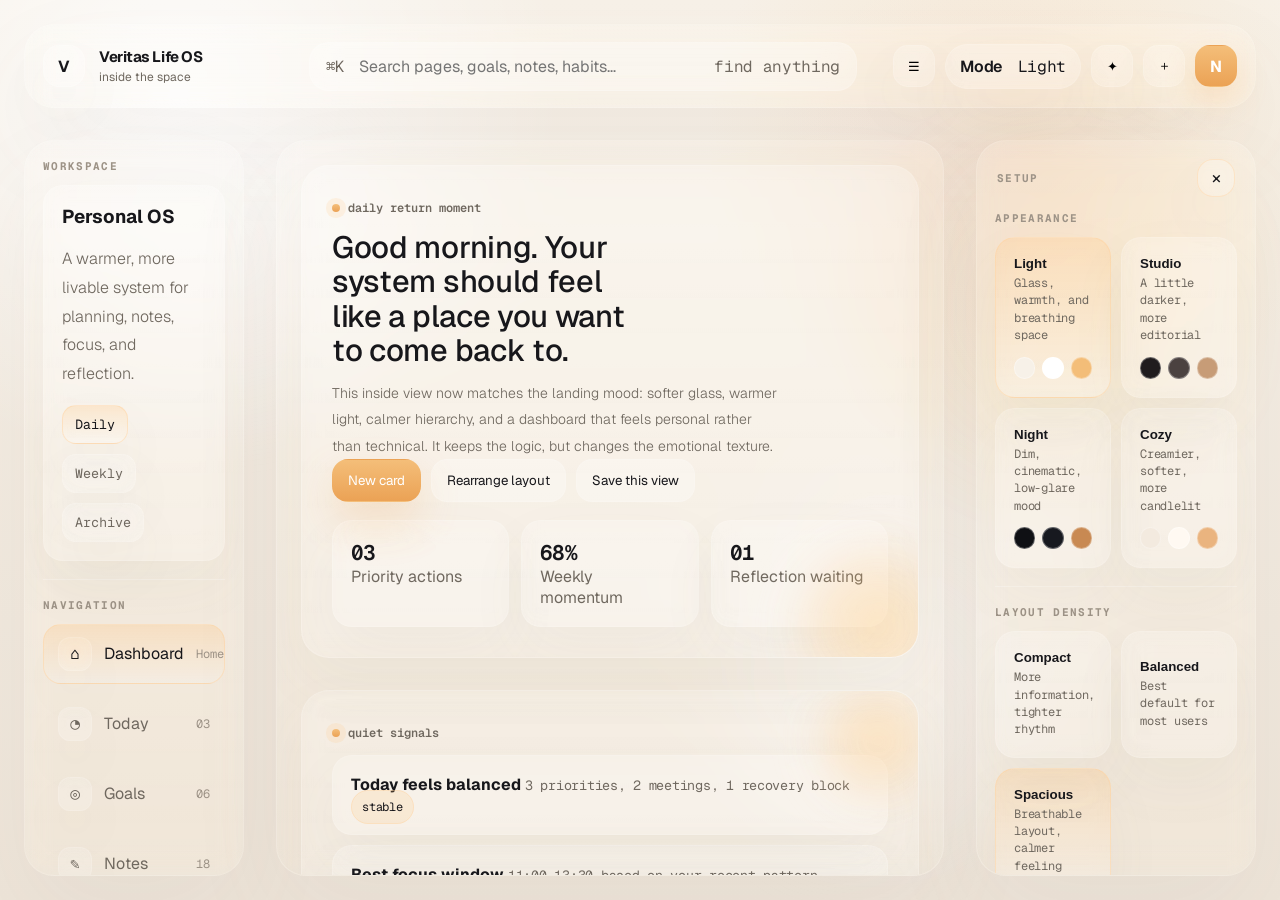
==== commit db1f3024: "Update dashboard.html" ====
--- a/dashboard.html
+++ b/dashboard.html
@@ -6,34 +6,34 @@
   <title>Veritas Life OS — Inside Prototype</title>
   <link rel="preconnect" href="https://fonts.googleapis.com">
   <link rel="preconnect" href="https://fonts.gstatic.com" crossorigin>
-  <link href="https://fonts.googleapis.com/css2?family=Inter:wght@400;500;600;700;800&family=JetBrains+Mono:wght@400;500;600&display=swap" rel="stylesheet">
+  <link href="https://fonts.googleapis.com/css2?family=Geist:wght@100..900&family=Geist+Mono:wght@100..900&display=swap" rel="stylesheet">
   <style>
     :root {
-      --font-sans: 'Inter', system-ui, sans-serif;
-      --font-mono: 'JetBrains Mono', ui-monospace, SFMono-Regular, Menlo, monospace;
+      --font-sans: 'Geist', system-ui, sans-serif;
+      --font-mono: 'Geist Mono', ui-monospace, SFMono-Regular, Menlo, monospace;
 
       --bg: #f7f1e8;
       --bg-2: #ede4d8;
       --text: #17171b;
       --muted: #6f685f;
       --soft: #9d9387;
-      --glass: rgba(255,255,255,0.42);
-      --glass-2: rgba(255,255,255,0.32);
-      --glass-3: rgba(255,255,255,0.24);
-      --line: rgba(255,255,255,0.56);
-      --line-soft: rgba(255,255,255,0.34);
-      --line-strong: rgba(255,220,184,0.7);
+      --glass: rgba(255,255,255,0.18);
+      --glass-2: rgba(255,255,255,0.12);
+      --glass-3: rgba(255,255,255,0.08);
+      --line: rgba(255,255,255,0.18);
+      --line-soft: rgba(255,255,255,0.12);
+      --line-strong: rgba(255,220,184,0.34);
       --amber: #f4be79;
       --amber-deep: #eba255;
       --amber-soft: rgba(255,190,121,0.18);
       --violet-soft: rgba(164,152,255,0.08);
-      --shadow: 0 28px 90px rgba(93,70,41,0.10);
-      --shadow-soft: 0 16px 44px rgba(93,70,41,0.08);
+      --shadow: 0 40px 100px rgba(120,110,100,0.06);
+      --shadow-soft: 0 24px 60px rgba(120,110,100,0.05);
       --radius-xl: 34px;
       --radius-lg: 28px;
       --radius-md: 22px;
       --radius-sm: 16px;
-      --gap: 18px;
+      --gap: 28px;
       --sidebar-w: 244px;
       --rightbar-w: 300px;
     }
@@ -75,19 +75,15 @@
       grid-template-rows: 84px minmax(0, 1fr);
       gap: var(--gap);
       height: 100vh;
-      padding: 18px;
+      padding: 24px;
     }
 
     .glass-panel {
-      background: linear-gradient(180deg, rgba(255,255,255,0.34), rgba(255,255,255,0.18));
-      border: 1px solid var(--line);
-      backdrop-filter: blur(28px) saturate(145%);
-      -webkit-backdrop-filter: blur(28px) saturate(145%);
-      box-shadow:
-        0 24px 80px rgba(93,70,41,0.10),
-        0 8px 28px rgba(255,255,255,0.16),
-        inset 0 1px 0 rgba(255,255,255,0.72),
-        inset 0 -1px 0 rgba(255,255,255,0.14);
+      background: linear-gradient(180deg, rgba(255,255,255,0.16), rgba(255,255,255,0.08));
+      border: 0.5px solid var(--line-soft);
+      backdrop-filter: blur(12px) saturate(125%);
+      -webkit-backdrop-filter: blur(12px) saturate(125%);
+      box-shadow: var(--shadow);
     }
 
     .topbar {
@@ -122,10 +118,10 @@
     .theme-btn,
     .density-btn,
     .mini-tab {
-      border: 1px solid var(--line-soft);
-      background: rgba(255,255,255,0.28);
-      backdrop-filter: blur(18px);
-      -webkit-backdrop-filter: blur(18px);
+      border: 0.5px solid var(--line-soft);
+      background: rgba(255,255,255,0.12);
+      backdrop-filter: blur(12px);
+      -webkit-backdrop-filter: blur(12px);
       box-shadow: var(--shadow-soft);
     }
 
@@ -239,7 +235,7 @@
 
     .main {
       overflow: auto;
-      padding: 18px;
+      padding: 24px;
     }
 
     .sidebar-section + .sidebar-section,
@@ -276,11 +272,11 @@
     .mini-line,
     .stat,
     .day {
-      background: linear-gradient(180deg, rgba(255,255,255,0.30), rgba(255,255,255,0.18));
-      border: 1px solid var(--line-soft);
+      background: rgba(255,255,255,0.14);
+      border: 0.5px solid var(--line-soft);
       box-shadow: var(--shadow-soft);
-      backdrop-filter: blur(20px);
-      -webkit-backdrop-filter: blur(20px);
+      backdrop-filter: blur(12px);
+      -webkit-backdrop-filter: blur(12px);
     }
 
     .workspace-card,
@@ -298,7 +294,7 @@
     .stat,
     .day {
       border-radius: 20px;
-      padding: 14px;
+      padding: 18px;
     }
 
     .workspace-card h3,
@@ -309,7 +305,7 @@
     .workspace-card p,
     .mini-card p,
     .card p,
-    .footer-note { color: var(--muted); line-height: 1.5; }
+    .footer-note { color: var(--muted); line-height: 1.8; font-weight: 300; }
 
     .mini-tabs,
     .nav-list,
@@ -396,7 +392,7 @@
       position: relative;
       overflow: hidden;
       border-radius: 28px;
-      padding: 22px;
+      padding: 30px;
     }
 
     .welcome-panel::after,
@@ -445,10 +441,10 @@
     }
 
     .welcome-copy h2 {
-      font-size: clamp(28px, 3vw, 42px);
-      line-height: 1.06;
-      letter-spacing: -0.045em;
-      font-weight: 560;
+      font-size: clamp(22px, 2.4vw, 32px);
+      line-height: 1.12;
+      letter-spacing: -0.01em;
+      font-weight: 500;
       max-width: 14ch;
       text-wrap: balance;
       margin-bottom: 12px;
@@ -457,9 +453,10 @@
     .welcome-copy p {
       margin: 0;
       max-width: 52ch;
-      font-size: 15px;
+      font-size: 14px;
       color: var(--muted);
-      line-height: 1.7;
+      line-height: 1.9;
+      font-weight: 300;
       text-wrap: balance;
     }
 
@@ -547,7 +544,7 @@
       overflow: hidden;
       grid-column: span 4;
       min-height: 180px;
-      padding: 18px;
+      padding: 22px;
       border-radius: 26px;
       transition: transform .22s ease, box-shadow .22s ease, border-color .22s ease;
     }
@@ -597,9 +594,9 @@
     }
 
     .card-title-wrap h3 {
-      font-size: 18px;
+      font-size: 20px;
       font-weight: 500;
-      letter-spacing: -0.03em;
+      letter-spacing: -0.01em;
     }
 
     .card-chip,
@@ -913,6 +910,141 @@
 
     body.rightbar-collapsed .floating-setup-tab {
       display: flex;
+    }
+
+
+    body.sidebar-collapsed {
+      --sidebar-w: 92px;
+    }
+
+    body.sidebar-collapsed .sidebar {
+      padding: 16px 10px;
+    }
+
+    body.sidebar-collapsed .section-label,
+    body.sidebar-collapsed .workspace-card,
+    body.sidebar-collapsed .mini-card,
+    body.sidebar-collapsed .nav-left div:last-child,
+    body.sidebar-collapsed .nav-item span:last-child {
+      display: none;
+    }
+
+    body.sidebar-collapsed .nav-item {
+      justify-content: center;
+      padding: 10px;
+    }
+
+    body.sidebar-collapsed .nav-left {
+      gap: 0;
+    }
+
+    body.rightbar-collapsed {
+      --rightbar-w: 0px;
+    }
+
+    body.rightbar-collapsed .rightbar {
+      opacity: 0;
+      pointer-events: none;
+      transform: translateX(28px);
+    }
+
+    .app-shell {
+      transition: grid-template-columns .28s ease;
+    }
+
+    .sidebar, .main, .rightbar {
+      transition: transform .28s ease, opacity .28s ease;
+    }
+
+    .rightbar-top {
+      display: flex;
+      align-items: center;
+      justify-content: space-between;
+      gap: 10px;
+      margin-bottom: 14px;
+      padding: 0 2px;
+    }
+
+    .collapse-btn {
+      width: 38px;
+      height: 38px;
+      border-radius: var(--radius-sm);
+      border: 0.5px solid rgba(255,210,160,0.42);
+      background: rgba(255,255,255,0.14);
+      color: var(--text);
+      display: grid;
+      place-items: center;
+      cursor: pointer;
+      font-family: var(--font-mono);
+      font-size: 18px;
+      line-height: 1;
+      box-shadow: var(--shadow-soft);
+      backdrop-filter: blur(12px);
+      -webkit-backdrop-filter: blur(12px);
+      flex: 0 0 auto;
+      transition: transform .2s ease, box-shadow .2s ease;
+    }
+
+    .collapse-btn:hover {
+      transform: translateY(-1px);
+    }
+
+    .floating-setup-tab {
+      position: fixed;
+      right: 18px;
+      top: 50%;
+      transform: translateY(-50%);
+      z-index: 60;
+      width: 46px;
+      height: 120px;
+      border-radius: 20px;
+      border: 0.5px solid var(--line-soft);
+      background: rgba(255,255,255,0.14);
+      backdrop-filter: blur(12px);
+      -webkit-backdrop-filter: blur(12px);
+      box-shadow: var(--shadow-soft);
+      display: none;
+      align-items: center;
+      justify-content: center;
+      color: var(--text);
+      cursor: pointer;
+      font-family: var(--font-mono);
+      writing-mode: vertical-rl;
+      text-orientation: mixed;
+      letter-spacing: 0.02em;
+    }
+
+    body.rightbar-collapsed .floating-setup-tab {
+      display: flex;
+    }
+
+    .status-toast {
+      position: fixed;
+      right: 20px;
+      bottom: 20px;
+      z-index: 70;
+      padding: 12px 14px;
+      border-radius: 16px;
+      background: rgba(255,255,255,0.9);
+      color: var(--text);
+      border: 0.5px solid var(--line-soft);
+      box-shadow: var(--shadow-soft);
+      backdrop-filter: blur(12px);
+      font-family: var(--font-mono);
+      font-size: 13px;
+      opacity: 0;
+      transform: translateY(10px);
+      pointer-events: none;
+      transition: opacity .2s ease, transform .2s ease;
+    }
+
+    .status-toast.show {
+      opacity: 1;
+      transform: translateY(0);
+    }
+
+    .is-hidden {
+      display: none !important;
     }
 
 @media (max-width: 1400px) {
@@ -992,9 +1124,10 @@
       </div>
 
       <div class="topbar-actions">
+        <button class="icon-btn" id="toggleSidebarBtn" title="Toggle navigation">☰</button>
         <button class="mode-chip"><strong>Mode</strong> Light</button>
-        <button class="icon-btn" title="Presence">✦</button>
-        <button class="icon-btn" title="Quick add">＋</button>
+        <button class="icon-btn action-btn" data-message="Presence opened" title="Presence">✦</button>
+        <button class="icon-btn action-btn" data-message="Quick add opened" title="Quick add">＋</button>
         <div class="avatar">N</div>
       </div>
     </header>
@@ -1069,9 +1202,9 @@
             <p>This inside view now matches the landing mood: softer glass, warmer light, calmer hierarchy, and a dashboard that feels personal rather than technical. It keeps the logic, but changes the emotional texture.</p>
           </div>
           <div class="welcome-actions">
-            <button class="action-pill primary">New card</button>
-            <button class="action-pill">Rearrange layout</button>
-            <button class="action-pill">Save this view</button>
+            <button class="action-pill primary action-btn" data-message="New card created">New card</button>
+            <button class="action-pill action-btn" data-message="Layout edit mode on">Rearrange layout</button>
+            <button class="action-pill action-btn" data-message="View saved">Save this view</button>
           </div>
           <div class="stats-row">
             <div class="stat"><strong>03</strong><span>Priority actions</span></div>
@@ -1116,7 +1249,7 @@
       </div>
 
       <section class="cards-grid">
-        <article class="card span-8 tall active" tabindex="0">
+        <article class="card span-8 tall active" tabindex="0" data-card="focus">
           <div class="card-header">
             <div class="card-title-wrap">
               <small class="label-muted">Pinned module</small>
@@ -1161,7 +1294,7 @@
           </div>
         </article>
 
-        <article class="card span-4 tall" tabindex="0">
+        <article class="card span-4 tall" tabindex="0" data-card="habits">
           <div class="card-header">
             <div class="card-title-wrap">
               <small class="label-muted">Progress module</small>
@@ -1197,7 +1330,7 @@
           </div>
         </article>
 
-        <article class="card span-6" tabindex="0">
+        <article class="card span-6" tabindex="0" data-card="notes">
           <div class="card-header">
             <div class="card-title-wrap">
               <small class="label-muted">Knowledge module</small>
@@ -1223,7 +1356,7 @@
           </div>
         </article>
 
-        <article class="card span-6" tabindex="0">
+        <article class="card span-6" tabindex="0" data-card="calendar">
           <div class="card-header">
             <div class="card-title-wrap">
               <small class="label-muted">Schedule module</small>
@@ -1242,7 +1375,7 @@
           </div>
         </article>
 
-        <article class="card span-4" tabindex="0">
+        <article class="card span-4" tabindex="0" data-card="reflection">
           <div class="card-header">
             <div class="card-title-wrap">
               <small class="label-muted">Timeline module</small>
@@ -1266,7 +1399,7 @@
           </div>
         </article>
 
-        <article class="card span-8 large" tabindex="0">
+        <article class="card span-8 large" tabindex="0" data-card="momentum">
           <div class="card-header">
             <div class="card-title-wrap">
               <small class="label-muted">Insight module</small>
@@ -1345,11 +1478,11 @@
             <strong>Compact</strong>
             <div class="meta">More information, tighter rhythm</div>
           </button>
-          <button class="density-btn active" data-density="balanced">
+          <button class="density-btn" data-density="balanced">
             <strong>Balanced</strong>
             <div class="meta">Best default for most users</div>
           </button>
-          <button class="density-btn" data-density="spacious">
+          <button class="density-btn active" data-density="spacious">
             <strong>Spacious</strong>
             <div class="meta">Breathable layout, calmer feeling</div>
           </button>
@@ -1370,10 +1503,10 @@
       <div class="rightbar-section">
         <div class="section-label">Visible modules</div>
         <div class="toggle-list">
-          <button class="toggle-btn active"><span>Reflection card</span><span class="toggle-pill"></span></button>
-          <button class="toggle-btn active"><span>Momentum graph</span><span class="toggle-pill"></span></button>
-          <button class="toggle-btn active"><span>Calendar snapshot</span><span class="toggle-pill"></span></button>
-          <button class="toggle-btn"><span>AI suggestions</span><span class="toggle-pill"></span></button>
+          <button class="toggle-btn active" data-module="reflection"><span>Reflection card</span><span class="toggle-pill"></span></button>
+          <button class="toggle-btn active" data-module="momentum"><span>Momentum graph</span><span class="toggle-pill"></span></button>
+          <button class="toggle-btn active" data-module="calendar"><span>Calendar snapshot</span><span class="toggle-pill"></span></button>
+          <button class="toggle-btn" data-module="ai"><span>AI suggestions</span><span class="toggle-pill"></span></button>
         </div>
       </div>
 
@@ -1407,109 +1540,139 @@
         </div>
       </div>
     </aside>
-  </div>
+    <div class="status-toast" id="statusToast">Saved</div>
   <button class="floating-setup-tab" id="floatingSetupTab" title="Open setup">setup</button>
 
-  <script>
-    const root = document.documentElement;
-    const body = document.body;
-    const themeButtons = document.querySelectorAll('.theme-btn');
-    const densityButtons = document.querySelectorAll('.density-btn');
-    const radiusSlider = document.getElementById('radiusSlider');
-    const radiusValue = document.getElementById('radiusValue');
-    const toggleButtons = document.querySelectorAll('.toggle-btn');
-    const modeChip = document.querySelector('.mode-chip');
-    const cards = document.querySelectorAll('.card');
-
-    const themes = {
-      light: {
-        bg: '#f7f1e8',
-        bg2: '#ede4d8',
-        text: '#17171b',
-        muted: '#6f685f',
-        soft: '#9d9387',
-        amber: '#f4be79',
-        amberDeep: '#eba255',
-        violet: 'rgba(164,152,255,0.10)'
-      },
-      cozy: {
-        bg: '#f3eadf',
-        bg2: '#eadfce',
-        text: '#1a1817',
-        muted: '#756a5f',
-        soft: '#a09184',
-        amber: '#eab47f',
-        amberDeep: '#d99856',
-        violet: 'rgba(185,170,255,0.07)'
-      },
-      studio: {
-        bg: '#211d1f',
-        bg2: '#2b2528',
-        text: '#f4efe9',
-        muted: '#c4b7af',
-        soft: '#9f938d',
-        amber: '#c79c77',
-        amberDeep: '#b9865e',
-        violet: 'rgba(177,160,255,0.10)'
-      },
-      night: {
-        bg: '#111218',
-        bg2: '#181a21',
-        text: '#f4f2ed',
-        muted: '#a9a3a0',
-        soft: '#837d79',
-        amber: '#c98a53',
-        amberDeep: '#b67237',
-        violet: 'rgba(142,128,255,0.12)'
-      }
-    };
-
-    function applyTheme(themeName) {
-      const theme = themes[themeName];
-      if (!theme) return;
-      root.style.setProperty('--bg', theme.bg);
-      root.style.setProperty('--bg-2', theme.bg2);
-      root.style.setProperty('--text', theme.text);
-      root.style.setProperty('--muted', theme.muted);
-      root.style.setProperty('--soft', theme.soft);
-      root.style.setProperty('--amber', theme.amber);
-      root.style.setProperty('--amber-deep', theme.amberDeep);
-      root.style.setProperty('--violet-soft', theme.violet);
-      modeChip.innerHTML = `<strong>Mode</strong> ${themeName.charAt(0).toUpperCase() + themeName.slice(1)}`;
-    }
-
-    themeButtons.forEach(btn => {
-      btn.addEventListener('click', () => {
-        themeButtons.forEach(b => b.classList.remove('active'));
-        btn.classList.add('active');
-        applyTheme(btn.dataset.theme);
-      });
-    });
-
-    densityButtons.forEach(btn => {
-      btn.addEventListener('click', () => {
-        densityButtons.forEach(b => b.classList.remove('active'));
-        btn.classList.add('active');
-        body.style.setProperty('--gap', btn.dataset.density === 'compact' ? '14px' : btn.dataset.density === 'spacious' ? '24px' : '18px');
-      });
-    });
-
-    radiusSlider.addEventListener('input', () => {
-      const value = radiusSlider.value;
-      radiusValue.textContent = value;
-      root.style.setProperty('--radius-lg', `${value}px`);
-    });
-
-    toggleButtons.forEach(btn => {
-      btn.addEventListener('click', () => btn.classList.toggle('active'));
-    });
-
-    cards.forEach(card => {
-      card.addEventListener('click', () => {
-        cards.forEach(c => c.classList.remove('active'));
-        card.classList.add('active');
-      });
-    });
-  </script>
+  
+<script>
+  const root = document.documentElement;
+  const body = document.body;
+  const themeButtons = document.querySelectorAll('.theme-btn');
+  const densityButtons = document.querySelectorAll('.density-btn');
+  const radiusSlider = document.getElementById('radiusSlider');
+  const radiusValue = document.getElementById('radiusValue');
+  const toggleButtons = document.querySelectorAll('.toggle-btn');
+  const modeChip = document.querySelector('.mode-chip');
+  const cards = document.querySelectorAll('.card');
+  const navItems = document.querySelectorAll('.nav-item');
+  const miniTabs = document.querySelectorAll('.mini-tab');
+  const viewButtons = document.querySelectorAll('.seg button');
+  const actionButtons = document.querySelectorAll('.action-btn');
+  const toggleSidebarBtn = document.getElementById('toggleSidebarBtn');
+  const toggleRightbarBtn = document.getElementById('toggleRightbarBtn');
+  const floatingSetupTab = document.getElementById('floatingSetupTab');
+  const statusToast = document.getElementById('statusToast');
+
+  const themes = {
+    light: { bg:'#f7f1e8', bg2:'#ede4d8', text:'#17171b', muted:'#6f685f', soft:'#9d9387', amber:'#f4be79', amberDeep:'#eba255', violet:'rgba(164,152,255,0.08)' },
+    cozy: { bg:'#f4eadf', bg2:'#eadccd', text:'#1a1817', muted:'#766b5f', soft:'#a29285', amber:'#ebb37b', amberDeep:'#d99153', violet:'rgba(184,168,255,0.06)' },
+    studio: { bg:'#2a2423', bg2:'#352d2c', text:'#f3ede6', muted:'#cdbfb4', soft:'#a89284', amber:'#d8a06c', amberDeep:'#bc7b44', violet:'rgba(151,139,255,0.07)' },
+    night: { bg:'#13151a', bg2:'#1b1e25', text:'#f4efe8', muted:'#b9b0a7', soft:'#8d857d', amber:'#cf945a', amberDeep:'#b66f35', violet:'rgba(124,114,255,0.10)' }
+  };
+
+  let toastTimer;
+  function showToast(message) {
+    if (!statusToast) return;
+    statusToast.textContent = message;
+    statusToast.classList.add('show');
+    clearTimeout(toastTimer);
+    toastTimer = setTimeout(() => statusToast.classList.remove('show'), 1400);
+  }
+
+  function applyTheme(themeName) {
+    const t = themes[themeName];
+    if (!t) return;
+    root.style.setProperty('--bg', t.bg);
+    root.style.setProperty('--bg-2', t.bg2);
+    root.style.setProperty('--text', t.text);
+    root.style.setProperty('--muted', t.muted);
+    root.style.setProperty('--soft', t.soft);
+    root.style.setProperty('--amber', t.amber);
+    root.style.setProperty('--amber-deep', t.amberDeep);
+    root.style.setProperty('--violet-soft', t.violet);
+    modeChip.innerHTML = `<strong>Mode</strong> ${themeName.charAt(0).toUpperCase() + themeName.slice(1)}`;
+    showToast(`${themeName} mode`);
+  }
+
+  function applyDensity(density) {
+    const gap = density === 'compact' ? '18px' : density === 'spacious' ? '32px' : '24px';
+    root.style.setProperty('--gap', gap);
+    showToast(`${density} density`);
+  }
+
+  function setSetupOpen(isOpen) {
+    body.classList.toggle('rightbar-collapsed', !isOpen);
+    showToast(isOpen ? 'setup opened' : 'setup closed');
+  }
+
+  // init default spacious
+  applyDensity('spacious');
+
+  themeButtons.forEach(btn => btn.addEventListener('click', () => {
+    themeButtons.forEach(b => b.classList.remove('active'));
+    btn.classList.add('active');
+    applyTheme(btn.dataset.theme);
+  }));
+
+  densityButtons.forEach(btn => btn.addEventListener('click', () => {
+    densityButtons.forEach(b => b.classList.remove('active'));
+    btn.classList.add('active');
+    applyDensity(btn.dataset.density);
+  }));
+
+  radiusSlider?.addEventListener('input', () => {
+    const value = Number(radiusSlider.value);
+    radiusValue.textContent = String(value);
+    root.style.setProperty('--radius-lg', `${value}px`);
+    root.style.setProperty('--radius-xl', `${value + 6}px`);
+    root.style.setProperty('--radius-md', `${Math.max(16, value - 6)}px`);
+    root.style.setProperty('--radius-sm', `${Math.max(12, value - 12)}px`);
+  });
+  radiusSlider?.dispatchEvent(new Event('input'));
+
+  toggleButtons.forEach(btn => btn.addEventListener('click', () => {
+    btn.classList.toggle('active');
+    const module = btn.dataset.module;
+    const card = document.querySelector(`[data-card="${module}"]`);
+    if (card) card.classList.toggle('is-hidden', !btn.classList.contains('active'));
+    showToast(`${module || 'module'} ${btn.classList.contains('active') ? 'shown' : 'hidden'}`);
+  }));
+
+  cards.forEach(card => card.addEventListener('click', () => {
+    cards.forEach(c => c.classList.remove('active'));
+    card.classList.add('active');
+  }));
+
+  navItems.forEach(item => item.addEventListener('click', () => {
+    navItems.forEach(i => i.classList.remove('active'));
+    item.classList.add('active');
+    const label = item.querySelector('.nav-left div:last-child')?.textContent || 'section';
+    showToast(`${label} opened`);
+  }));
+
+  miniTabs.forEach(btn => btn.addEventListener('click', () => {
+    miniTabs.forEach(b => b.classList.remove('active'));
+    btn.classList.add('active');
+    showToast(`${btn.textContent.trim().toLowerCase()} workspace`);
+  }));
+
+  viewButtons.forEach(btn => btn.addEventListener('click', () => {
+    viewButtons.forEach(b => b.classList.remove('active'));
+    btn.classList.add('active');
+    showToast(`${btn.textContent.trim()} view`);
+  }));
+
+  actionButtons.forEach(btn => btn.addEventListener('click', () => {
+    showToast(btn.dataset.message || 'Action complete');
+  }));
+
+  toggleSidebarBtn?.addEventListener('click', () => {
+    body.classList.toggle('sidebar-collapsed');
+    showToast(body.classList.contains('sidebar-collapsed') ? 'navigation collapsed' : 'navigation opened');
+  });
+
+  toggleRightbarBtn?.addEventListener('click', () => setSetupOpen(body.classList.contains('rightbar-collapsed')));
+  floatingSetupTab?.addEventListener('click', () => setSetupOpen(true));
+</script>
 </body>
 </html>
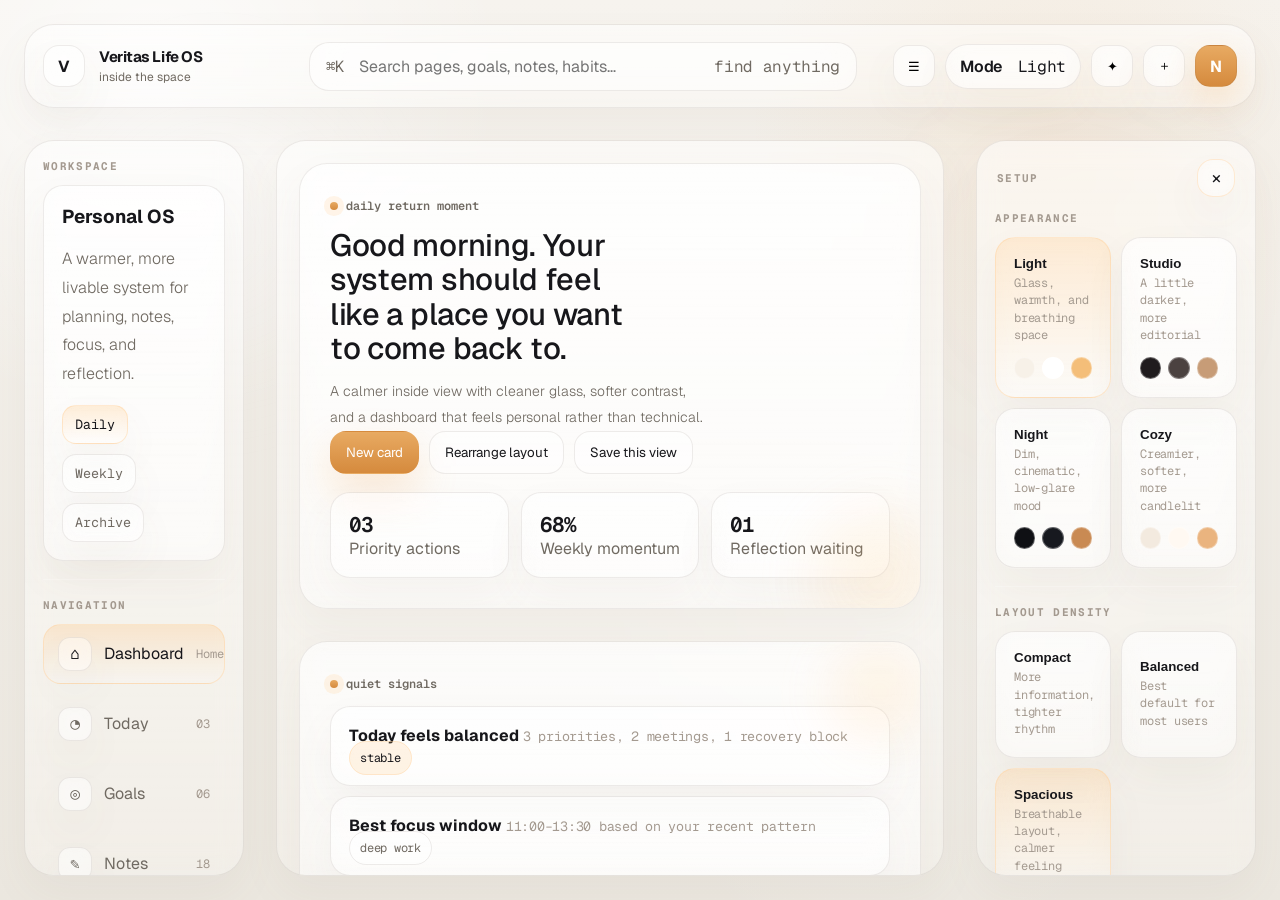
==== commit 8570eac1: "Update dashboard.html" ====
--- a/dashboard.html
+++ b/dashboard.html
@@ -1057,6 +1057,127 @@
       .welcome { grid-template-columns: 1fr; }
     }
 
+
+
+    /* Final polish: cleaner inside view + distinct, calmer themes */
+    :root {
+      --panel-top: rgba(255,255,255,0.46);
+      --panel-bottom: rgba(255,255,255,0.24);
+      --item-bg: rgba(255,255,255,0.32);
+      --control-bg: rgba(255,255,255,0.38);
+      --body-glow:
+        radial-gradient(circle at 12% 8%, rgba(255,255,255,0.78), transparent 25%),
+        radial-gradient(circle at 82% 14%, rgba(244,190,121,0.13), transparent 23%),
+        radial-gradient(circle at 70% 78%, rgba(255,255,255,0.22), transparent 24%);
+      --ambient-glow:
+        radial-gradient(circle at 17% 26%, rgba(255,255,255,0.18), transparent 18%),
+        radial-gradient(circle at 84% 30%, rgba(255,188,82,0.06), transparent 20%);
+      --ambient-opacity: .72;
+      --orb-opacity: .38;
+      --hover-shadow: 0 22px 54px rgba(93,70,41,0.08);
+    }
+
+    body {
+      background: var(--body-glow), linear-gradient(180deg, var(--bg) 0%, var(--bg-2) 100%);
+    }
+
+    body::before {
+      background: var(--ambient-glow);
+      opacity: var(--ambient-opacity);
+    }
+
+    .glass-panel,
+    .welcome-panel,
+    .insight-panel,
+    .card,
+    .workspace-card,
+    .mini-card,
+    .footer-note,
+    .theme-btn,
+    .density-btn,
+    .toggle-btn,
+    .quick-item,
+    .mini-line,
+    .priority-item,
+    .habit-item,
+    .note-item,
+    .timeline-item,
+    .stat,
+    .day {
+      background: linear-gradient(180deg, var(--panel-top), var(--panel-bottom));
+      border-color: var(--line-soft);
+      box-shadow: var(--shadow-soft);
+    }
+
+    .brand-mark,
+    .icon-btn,
+    .avatar,
+    .nav-icon,
+    .mini-chip,
+    .mode-chip,
+    .card-chip,
+    .seg button,
+    .toolbar-btn,
+    .mini-tab,
+    .pill,
+    .search,
+    .action-pill {
+      background: var(--control-bg);
+      border-color: var(--line-soft);
+    }
+
+    .welcome-panel::after,
+    .insight-panel::after,
+    .card::after {
+      opacity: var(--orb-opacity);
+    }
+
+    .main {
+      padding: 22px;
+    }
+
+    .card,
+    .welcome-panel,
+    .insight-panel {
+      border-radius: var(--radius-lg);
+    }
+
+    .card:hover,
+    .theme-btn:hover,
+    .density-btn:hover,
+    .toggle-btn:hover,
+    .action-pill:hover,
+    .toolbar-btn:hover,
+    .nav-item:hover,
+    .mini-tab:hover,
+    .seg button:hover {
+      box-shadow: var(--hover-shadow);
+    }
+
+    .section-label,
+    .label-muted,
+    .meta,
+    .subtle,
+    .mini-line small {
+      color: var(--soft);
+    }
+
+    .workspace-card p,
+    .mini-card p,
+    .card p,
+    .footer-note,
+    .welcome-copy p {
+      color: var(--muted);
+    }
+
+    .toolbar-btn.primary,
+    .action-pill.primary,
+    .avatar,
+    .progress-fill,
+    .day-dot,
+    .dot {
+      background: linear-gradient(180deg, var(--amber), var(--amber-deep));
+    }
     @media (max-width: 1160px) {
       body { overflow: auto; }
       .app-shell {
@@ -1199,7 +1320,7 @@
           <div class="eyebrow"><span class="dot"></span> daily return moment</div>
           <div class="welcome-copy">
             <h2>Good morning. Your system should feel like a place you want to come back to.</h2>
-            <p>This inside view now matches the landing mood: softer glass, warmer light, calmer hierarchy, and a dashboard that feels personal rather than technical. It keeps the logic, but changes the emotional texture.</p>
+            <p>A calmer inside view with cleaner glass, softer contrast, and a dashboard that feels personal rather than technical.</p>
           </div>
           <div class="welcome-actions">
             <button class="action-pill primary action-btn" data-message="New card created">New card</button>
@@ -1275,7 +1396,7 @@
               <div class="priority-left">
                 <div class="check"></div>
                 <div>
-                  <strong>Refine theme modes so each one feels distinct but expensive</strong>
+                  <strong>Make each visual mode distinct, comfortable, and low-glare</strong>
                   <div class="meta">light · studio · night · cozy</div>
                 </div>
               </div>
@@ -1564,10 +1685,42 @@
   const statusToast = document.getElementById('statusToast');
 
   const themes = {
-    light: { bg:'#f7f1e8', bg2:'#ede4d8', text:'#17171b', muted:'#6f685f', soft:'#9d9387', amber:'#f4be79', amberDeep:'#eba255', violet:'rgba(164,152,255,0.08)' },
-    cozy: { bg:'#f4eadf', bg2:'#eadccd', text:'#1a1817', muted:'#766b5f', soft:'#a29285', amber:'#ebb37b', amberDeep:'#d99153', violet:'rgba(184,168,255,0.06)' },
-    studio: { bg:'#2a2423', bg2:'#352d2c', text:'#f3ede6', muted:'#cdbfb4', soft:'#a89284', amber:'#d8a06c', amberDeep:'#bc7b44', violet:'rgba(151,139,255,0.07)' },
-    night: { bg:'#13151a', bg2:'#1b1e25', text:'#f4efe8', muted:'#b9b0a7', soft:'#8d857d', amber:'#cf945a', amberDeep:'#b66f35', violet:'rgba(124,114,255,0.10)' }
+    light: {
+      bg:'#f6f3ee', bg2:'#ebe7df', text:'#17171b', muted:'#706a62', soft:'#a49a90',
+      amber:'#e8aa62', amberDeep:'#d58a3d', violet:'rgba(140,134,210,0.045)',
+      line:'rgba(108,93,78,0.115)', lineStrong:'rgba(214,151,78,0.24)',
+      panelTop:'rgba(255,255,255,0.56)', panelBottom:'rgba(255,255,255,0.31)', item:'rgba(255,255,255,0.38)', control:'rgba(255,255,255,0.44)',
+      shadow:'0 34px 80px rgba(122,106,88,0.07)', shadowSoft:'0 18px 42px rgba(122,106,88,0.055)', hover:'0 22px 54px rgba(93,70,41,0.08)', orb:'.30', ambient:'.62',
+      bodyGlow:'radial-gradient(circle at 12% 8%, rgba(255,255,255,0.76), transparent 25%), radial-gradient(circle at 82% 14%, rgba(232,170,98,0.10), transparent 23%), radial-gradient(circle at 70% 78%, rgba(255,255,255,0.22), transparent 24%)',
+      ambientGlow:'radial-gradient(circle at 17% 26%, rgba(255,255,255,0.16), transparent 18%), radial-gradient(circle at 84% 30%, rgba(232,170,98,0.045), transparent 20%)'
+    },
+    cozy: {
+      bg:'#f3e7d8', bg2:'#e7d3bd', text:'#1b1714', muted:'#766656', soft:'#a68f7c',
+      amber:'#dc965e', amberDeep:'#bd6f37', violet:'rgba(166,132,112,0.035)',
+      line:'rgba(121,82,48,0.13)', lineStrong:'rgba(210,128,67,0.30)',
+      panelTop:'rgba(255,248,239,0.60)', panelBottom:'rgba(255,236,218,0.34)', item:'rgba(255,242,228,0.42)', control:'rgba(255,246,236,0.48)',
+      shadow:'0 36px 86px rgba(112,74,44,0.08)', shadowSoft:'0 20px 48px rgba(112,74,44,0.06)', hover:'0 24px 58px rgba(112,74,44,0.10)', orb:'.34', ambient:'.68',
+      bodyGlow:'radial-gradient(circle at 12% 8%, rgba(255,251,244,0.82), transparent 26%), radial-gradient(circle at 82% 14%, rgba(220,150,94,0.16), transparent 24%), radial-gradient(circle at 72% 80%, rgba(255,231,207,0.32), transparent 26%)',
+      ambientGlow:'radial-gradient(circle at 18% 30%, rgba(255,246,236,0.22), transparent 18%), radial-gradient(circle at 84% 28%, rgba(210,128,67,0.065), transparent 20%)'
+    },
+    studio: {
+      bg:'#1f1b1b', bg2:'#2a2423', text:'#eee6dc', muted:'#b9aa9b', soft:'#8f8176',
+      amber:'#bb8559', amberDeep:'#95623d', violet:'rgba(118,101,86,0.035)',
+      line:'rgba(255,226,194,0.105)', lineStrong:'rgba(194,133,83,0.26)',
+      panelTop:'rgba(53,45,43,0.54)', panelBottom:'rgba(35,30,30,0.38)', item:'rgba(255,238,220,0.055)', control:'rgba(255,238,220,0.075)',
+      shadow:'0 34px 84px rgba(0,0,0,0.28)', shadowSoft:'0 18px 44px rgba(0,0,0,0.22)', hover:'0 24px 62px rgba(0,0,0,0.32)', orb:'.18', ambient:'.38',
+      bodyGlow:'radial-gradient(circle at 18% 12%, rgba(255,224,190,0.055), transparent 25%), radial-gradient(circle at 82% 18%, rgba(187,133,89,0.075), transparent 24%), radial-gradient(circle at 70% 78%, rgba(255,238,220,0.035), transparent 26%)',
+      ambientGlow:'radial-gradient(circle at 16% 28%, rgba(255,226,194,0.035), transparent 18%), radial-gradient(circle at 84% 32%, rgba(187,133,89,0.04), transparent 20%)'
+    },
+    night: {
+      bg:'#0d0f13', bg2:'#151820', text:'#ebe7df', muted:'#aaa39b', soft:'#7e7873',
+      amber:'#a8754e', amberDeep:'#83502f', violet:'rgba(95,92,160,0.04)',
+      line:'rgba(235,230,220,0.08)', lineStrong:'rgba(168,117,78,0.22)',
+      panelTop:'rgba(28,31,38,0.58)', panelBottom:'rgba(15,17,22,0.44)', item:'rgba(255,255,255,0.045)', control:'rgba(255,255,255,0.06)',
+      shadow:'0 34px 86px rgba(0,0,0,0.36)', shadowSoft:'0 18px 48px rgba(0,0,0,0.26)', hover:'0 24px 64px rgba(0,0,0,0.38)', orb:'.14', ambient:'.30',
+      bodyGlow:'radial-gradient(circle at 18% 12%, rgba(255,255,255,0.035), transparent 24%), radial-gradient(circle at 82% 18%, rgba(168,117,78,0.055), transparent 24%), radial-gradient(circle at 70% 78%, rgba(95,92,160,0.045), transparent 26%)',
+      ambientGlow:'radial-gradient(circle at 18% 28%, rgba(255,255,255,0.025), transparent 18%), radial-gradient(circle at 84% 32%, rgba(168,117,78,0.025), transparent 20%)'
+    }
   };
 
   let toastTimer;
@@ -1590,7 +1743,22 @@
     root.style.setProperty('--amber', t.amber);
     root.style.setProperty('--amber-deep', t.amberDeep);
     root.style.setProperty('--violet-soft', t.violet);
-    modeChip.innerHTML = `<strong>Mode</strong> ${themeName.charAt(0).toUpperCase() + themeName.slice(1)}`;
+    root.style.setProperty('--line-soft', t.line);
+    root.style.setProperty('--line', t.line);
+    root.style.setProperty('--line-strong', t.lineStrong);
+    root.style.setProperty('--panel-top', t.panelTop);
+    root.style.setProperty('--panel-bottom', t.panelBottom);
+    root.style.setProperty('--item-bg', t.item);
+    root.style.setProperty('--control-bg', t.control);
+    root.style.setProperty('--shadow', t.shadow);
+    root.style.setProperty('--shadow-soft', t.shadowSoft);
+    root.style.setProperty('--hover-shadow', t.hover);
+    root.style.setProperty('--orb-opacity', t.orb);
+    root.style.setProperty('--ambient-opacity', t.ambient);
+    root.style.setProperty('--body-glow', t.bodyGlow);
+    root.style.setProperty('--ambient-glow', t.ambientGlow);
+    localStorage.setItem('veritas-dashboard-theme', themeName);
+    if (modeChip) modeChip.innerHTML = `<strong>Mode</strong> ${themeName.charAt(0).toUpperCase() + themeName.slice(1)}`;
     showToast(`${themeName} mode`);
   }
 
@@ -1605,7 +1773,10 @@
     showToast(isOpen ? 'setup opened' : 'setup closed');
   }
 
-  // init default spacious
+  // init defaults
+  const savedTheme = localStorage.getItem('veritas-dashboard-theme') || 'light';
+  themeButtons.forEach(b => b.classList.toggle('active', b.dataset.theme === savedTheme));
+  applyTheme(savedTheme);
   applyDensity('spacious');
 
   themeButtons.forEach(btn => btn.addEventListener('click', () => {
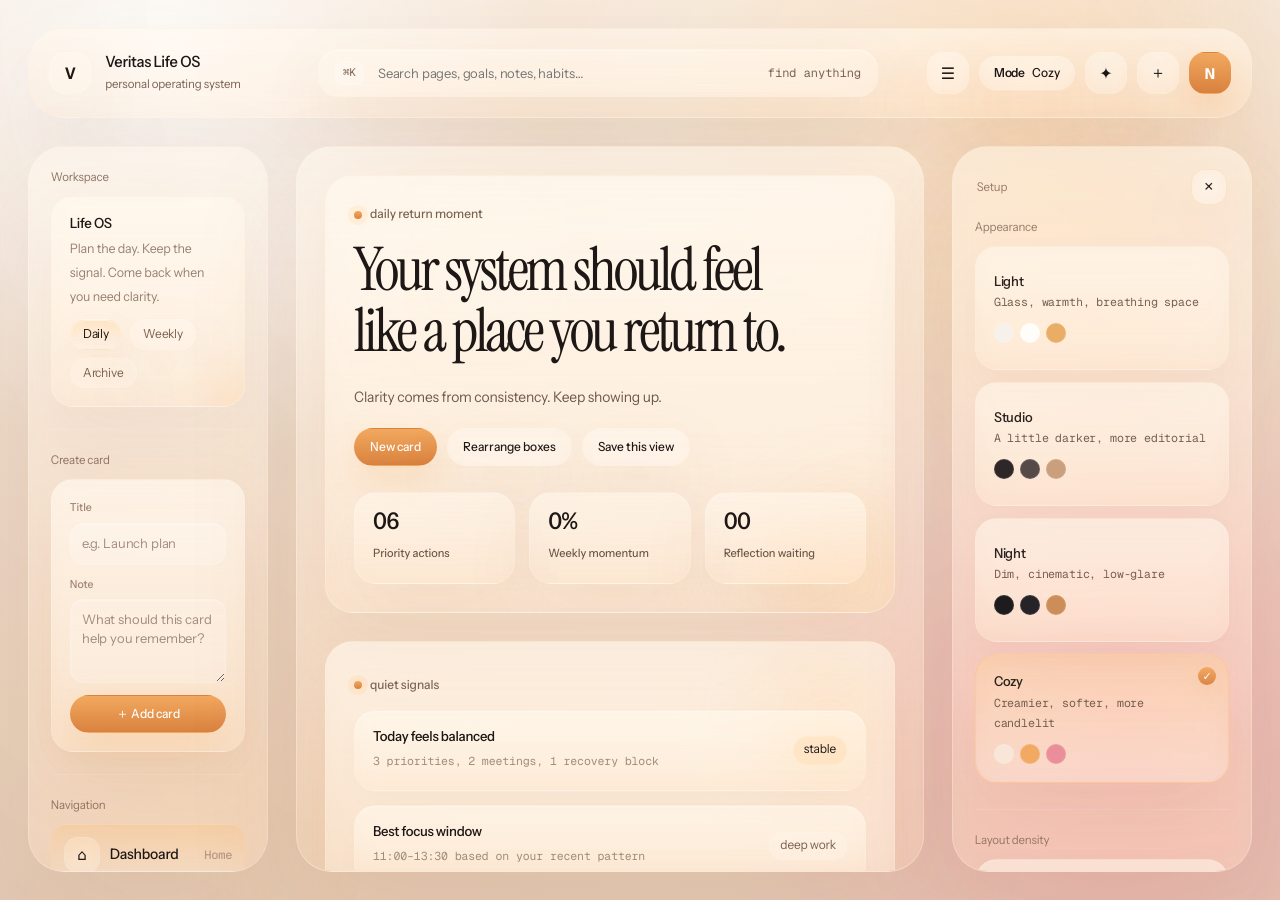
==== commit 6939ae57: "Update dashboard.html" ====
--- a/dashboard.html
+++ b/dashboard.html
@@ -3,89 +3,110 @@
 <head>
   <meta charset="UTF-8" />
   <meta name="viewport" content="width=device-width, initial-scale=1.0" />
-  <title>Veritas Life OS — Inside Prototype</title>
+  <title>Veritas Life OS — Dashboard</title>
   <link rel="preconnect" href="https://fonts.googleapis.com">
   <link rel="preconnect" href="https://fonts.gstatic.com" crossorigin>
-  <link href="https://fonts.googleapis.com/css2?family=Geist:wght@100..900&family=Geist+Mono:wght@100..900&display=swap" rel="stylesheet">
+  <link href="https://fonts.googleapis.com/css2?family=Geist:wght@300;400;450;500;600&family=Geist+Mono:wght@100..900&family=Instrument+Sans:wdth,wght@75..100,400..700&family=Instrument+Serif:ital@0;1&display=swap" rel="stylesheet">
   <style>
+    /* ── TOKENS ── */
     :root {
-      --font-sans: 'Geist', system-ui, sans-serif;
+      --font-sans: 'Geist', -apple-system, BlinkMacSystemFont, 'SF Pro Display', 'Segoe UI', system-ui, sans-serif;
       --font-mono: 'Geist Mono', ui-monospace, SFMono-Regular, Menlo, monospace;
-
       --bg: #f7f1e8;
       --bg-2: #ede4d8;
       --text: #17171b;
       --muted: #6f685f;
       --soft: #9d9387;
-      --glass: rgba(255,255,255,0.18);
-      --glass-2: rgba(255,255,255,0.12);
-      --glass-3: rgba(255,255,255,0.08);
-      --line: rgba(255,255,255,0.18);
-      --line-soft: rgba(255,255,255,0.12);
-      --line-strong: rgba(255,220,184,0.34);
       --amber: #f4be79;
       --amber-deep: #eba255;
-      --amber-soft: rgba(255,190,121,0.18);
       --violet-soft: rgba(164,152,255,0.08);
-      --shadow: 0 40px 100px rgba(120,110,100,0.06);
-      --shadow-soft: 0 24px 60px rgba(120,110,100,0.05);
-      --radius-xl: 34px;
+      --line-soft: rgba(255,255,255,0.11);
+      --line-strong: rgba(255,220,184,0.18);
+      --panel-top: rgba(255,255,255,0.50);
+      --panel-bottom: rgba(255,255,255,0.24);
+      --control-bg: rgba(255,255,255,0.40);
+      --shadow: 0 55px 140px rgba(45,35,25,0.06);
+      --shadow-soft: 0 30px 90px rgba(45,35,25,0.045);
+      --hover-shadow: 0 35px 100px rgba(45,35,25,0.09);
+      --orb-opacity: .38;
+      --ambient-opacity: .80;
+      --body-glow:
+        radial-gradient(circle at 12% 8%, rgba(255,255,255,0.78), transparent 25%),
+        radial-gradient(circle at 82% 14%, rgba(244,190,121,0.13), transparent 23%),
+        radial-gradient(circle at 70% 78%, rgba(255,255,255,0.22), transparent 24%);
+      --ambient-glow:
+        radial-gradient(circle at 17% 26%, rgba(255,255,255,0.18), transparent 18%),
+        radial-gradient(circle at 84% 30%, rgba(255,188,82,0.06), transparent 20%);
+      --radius-xl: 32px;
       --radius-lg: 28px;
-      --radius-md: 22px;
-      --radius-sm: 16px;
+      --radius-md: 20px;
+      --radius-sm: 14px;
       --gap: 28px;
       --sidebar-w: 244px;
       --rightbar-w: 300px;
     }
 
-    * { box-sizing: border-box; }
-    html, body { height: 100%; }
+    /* ── RESET ── */
+    *, *::before, *::after { box-sizing: border-box; }
+    html, body { height: 100%; margin: 0; }
+    button { font-family: inherit; cursor: pointer; }
+    a, button, input { -webkit-tap-highlight-color: transparent; }
+
+    /* ── BODY ── */
     body {
-      margin: 0;
       font-family: var(--font-sans);
       color: var(--text);
-      background:
-        radial-gradient(circle at 14% 10%, rgba(255,255,255,0.86), transparent 28%),
-        radial-gradient(circle at 80% 16%, rgba(255,196,114,0.18), transparent 25%),
-        radial-gradient(circle at 77% 20%, var(--violet-soft), transparent 18%),
-        radial-gradient(circle at 70% 72%, rgba(255,255,255,0.30), transparent 22%),
-        linear-gradient(180deg, var(--bg) 0%, var(--bg-2) 100%);
+      background: var(--body-glow), linear-gradient(180deg, var(--bg) 0%, var(--bg-2) 100%);
       -webkit-font-smoothing: antialiased;
-      overflow: hidden;
+      overflow-x: hidden;
+      overflow-y: auto;
     }
 
     body::before {
       content: "";
       position: fixed;
-      inset: 0;
+      inset: -2%;
       pointer-events: none;
-      background:
-        radial-gradient(circle at 18% 28%, rgba(255,255,255,0.22), transparent 18%),
-        radial-gradient(circle at 83% 34%, rgba(255,188,82,0.10), transparent 20%),
-        radial-gradient(circle at 68% 80%, rgba(255,255,255,0.18), transparent 18%);
-      filter: blur(16px);
-      opacity: .95;
-    }
-
+      background: var(--ambient-glow);
+      filter: blur(28px);
+      opacity: calc(var(--ambient-opacity) * .92);
+      z-index: 0;
+      animation: ambientFloat 18s ease-in-out infinite;
+    }
+
+    
+    @keyframes ambientFloat {
+      0% { transform: translate3d(0,0,0) scale(1); }
+      50% { transform: translate3d(0,-8px,0) scale(1.015); }
+      100% { transform: translate3d(0,0,0) scale(1); }
+    }
+
+
+    /* ── SHELL ── */
     .app-shell {
       position: relative;
       z-index: 1;
       display: grid;
-      grid-template-columns: var(--sidebar-w) minmax(0, 1fr) var(--rightbar-w);
-      grid-template-rows: 84px minmax(0, 1fr);
+      grid-template-columns: var(--sidebar-w) minmax(0,1fr) var(--rightbar-w);
+      grid-template-rows: 84px minmax(0,1fr);
       gap: var(--gap);
       height: 100vh;
       padding: 24px;
-    }
-
+      transition: grid-template-columns .28s ease;
+      min-width: 0;
+    }
+
+    /* ── GLASS BASE ── */
     .glass-panel {
-      background: linear-gradient(180deg, rgba(255,255,255,0.16), rgba(255,255,255,0.08));
-      border: 0.5px solid var(--line-soft);
-      backdrop-filter: blur(12px) saturate(125%);
-      -webkit-backdrop-filter: blur(12px) saturate(125%);
+      background: linear-gradient(180deg, var(--panel-top), var(--panel-bottom));
+      border: 0.5px solid rgba(255,255,255,0.14);
+      backdrop-filter: blur(8px) saturate(118%);
+      -webkit-backdrop-filter: blur(8px) saturate(118%);
       box-shadow: var(--shadow);
-    }
-
+      isolation: isolate;
+    }
+
+    /* ── TOPBAR ── */
     .topbar {
       grid-column: 1 / -1;
       display: flex;
@@ -94,148 +115,144 @@
       gap: 18px;
       padding: 14px 18px;
       border-radius: 30px;
+      min-width: 0;
     }
 
     .brand {
       display: flex;
       align-items: center;
       gap: 14px;
-      min-width: 230px;
+      min-width: 220px;
       text-decoration: none;
       color: inherit;
-    }
-
-    .brand-mark,
-    .icon-btn,
-    .avatar,
-    .nav-icon,
-    .mini-chip,
-    .mode-chip,
-    .card-chip,
-    .seg button,
-    .toolbar-btn,
-    .toggle-btn,
-    .theme-btn,
-    .density-btn,
-    .mini-tab {
-      border: 0.5px solid var(--line-soft);
-      background: rgba(255,255,255,0.12);
-      backdrop-filter: blur(12px);
-      -webkit-backdrop-filter: blur(12px);
+      flex-shrink: 0;
+    }
+
+    .brand-mark {
+      width: 42px; height: 42px;
+      border-radius: 16px;
+      display: grid; place-items: center;
+      font-weight: 700;
+      background: rgba(255,255,255,0.16);
+      border: 0.5px solid rgba(255,255,255,0.14);
+      backdrop-filter: blur(7px);
       box-shadow: var(--shadow-soft);
-    }
-
-    .brand-mark {
-      width: 42px;
-      height: 42px;
-      border-radius: 16px;
-      display: grid;
-      place-items: center;
-      font-weight: 700;
-    }
-
-    .brand-copy h1 {
-      margin: 0;
-      font-size: 15px;
-      font-weight: 700;
-      letter-spacing: -0.03em;
-    }
-
-    .brand-copy p {
-      margin: 3px 0 0;
-      font-size: 12px;
-      color: var(--muted);
-    }
+      flex-shrink: 0;
+    }
+
+    .brand-copy h1 { margin: 0; font-size: 15px; font-weight: 700; letter-spacing: -0.03em; }
+    .brand-copy p { margin: 3px 0 0; font-size: 12px; color: var(--muted); }
 
     .topbar-center {
       flex: 1;
       display: flex;
       justify-content: center;
       padding: 0 18px;
+      min-width: 0;
     }
 
     .search {
-      width: min(620px, 100%);
+      width: min(560px, 100%);
       display: flex;
       align-items: center;
       gap: 12px;
-      padding: 12px 16px;
+      padding: 11px 16px;
       border: 1px solid var(--line-soft);
       border-radius: 20px;
-      background: rgba(255,255,255,0.24);
+      background: rgba(255,255,255,0.16);
       color: var(--muted);
       backdrop-filter: blur(18px);
       font-family: var(--font-mono);
       letter-spacing: -0.02em;
+      font-size: 13px;
+      min-width: 0;
     }
 
     .search input {
-      flex: 1;
-      border: 0;
-      outline: 0;
-      background: transparent;
-      color: var(--text);
-      font: inherit;
-      font-family: var(--font-sans);
-      letter-spacing: normal;
+      flex: 1; border: 0; outline: 0; background: transparent;
+      color: var(--text); font-family: var(--font-sans);
+      font-size: 13px; letter-spacing: normal; min-width: 0;
+    }
+
+    .kbd {
+      font-family: var(--font-mono);
+      font-size: 11px;
+      padding: 4px 7px;
+      border-radius: 8px;
+      background: rgba(255,255,255,0.24);
+      border: 1px solid var(--line-soft);
+      flex-shrink: 0;
     }
 
     .topbar-actions {
-      min-width: 300px;
       display: flex;
       align-items: center;
       justify-content: flex-end;
       gap: 10px;
-    }
-
-    .mode-chip,
-    .toolbar-btn,
-    .card-chip,
-    .mini-chip,
-    .pill {
+      flex-shrink: 0;
+      min-width: 0;
+    }
+
+    .icon-btn {
+      width: 42px; height: 42px;
+      border-radius: 15px;
+      display: grid; place-items: center;
+      background: rgba(255,255,255,0.16);
+      border: 0.5px solid rgba(255,255,255,0.14);
+      backdrop-filter: blur(7px);
+      box-shadow: var(--shadow-soft);
+      color: var(--text);
+      font-size: 16px;
+      transition: transform .18s ease, box-shadow .18s ease;
+    }
+    .icon-btn:hover { transform: translateY(-1px); box-shadow: var(--hover-shadow); }
+
+    .mode-chip {
       border-radius: 999px;
-      padding: 11px 14px;
-      font: inherit;
+      padding: 10px 14px;
+      background: rgba(255,255,255,0.16);
+      border: 0.5px solid rgba(255,255,255,0.14);
+      backdrop-filter: blur(7px);
+      box-shadow: var(--shadow-soft);
       color: var(--text);
       font-family: var(--font-mono);
       letter-spacing: -0.02em;
-    }
-
-    .mode-chip strong { font-weight: 600; font-family: var(--font-sans); margin-right: 6px; }
-
-    .icon-btn,
+      font-size: 13px;
+      transition: transform .18s ease;
+      white-space: nowrap;
+    }
+    .mode-chip:hover { transform: translateY(-1px); }
+    .mode-chip strong { font-weight: 600; font-family: var(--font-sans); margin-right: 5px; }
+
     .avatar {
-      width: 42px;
-      height: 42px;
+      width: 42px; height: 42px;
       border-radius: 15px;
-      display: grid;
-      place-items: center;
-    }
-
-    .avatar {
-      font-weight: 700;
+      display: grid; place-items: center;
+      font-weight: 700; font-size: 15px;
       color: white;
       background: linear-gradient(180deg, var(--amber), var(--amber-deep));
-      border-color: transparent;
+      border: 0.5px solid transparent;
       box-shadow: 0 14px 32px rgba(238,165,84,0.24);
-    }
-
-    .sidebar,
-    .main,
-    .rightbar {
+      flex-shrink: 0;
+    }
+
+    /* ── SIDEBAR ── */
+    .sidebar, .rightbar {
       min-height: 0;
       border-radius: 30px;
-    }
-
-    .sidebar,
-    .rightbar {
       padding: 18px;
       overflow: auto;
+      transition: transform .28s ease, opacity .28s ease;
+      isolation: isolate;
     }
 
     .main {
+      min-height: 0;
+      border-radius: 30px;
       overflow: auto;
-      padding: 24px;
+      padding: 22px;
+      transition: transform .28s ease;
+      isolation: isolate;
     }
 
     .sidebar-section + .sidebar-section,
@@ -255,171 +272,110 @@
       font-family: var(--font-mono);
     }
 
-    .workspace-card,
-    .mini-card,
-    .welcome-panel,
-    .insight-panel,
-    .card,
-    .theme-btn,
-    .density-btn,
-    .toggle-btn,
-    .quick-item,
-    .footer-note,
-    .priority-item,
-    .habit-item,
-    .note-item,
-    .timeline-item,
-    .mini-line,
-    .stat,
-    .day {
-      background: rgba(255,255,255,0.14);
-      border: 0.5px solid var(--line-soft);
+    /* ── WORKSPACE / MINI CARD ── */
+    .workspace-card, .mini-card {
+      background: linear-gradient(180deg, var(--panel-top), var(--panel-bottom));
+      border: 0.5px solid rgba(255,255,255,0.14);
       box-shadow: var(--shadow-soft);
-      backdrop-filter: blur(12px);
-      -webkit-backdrop-filter: blur(12px);
-    }
-
-    .workspace-card,
-    .mini-card,
-    .footer-note,
-    .theme-btn,
-    .density-btn,
-    .toggle-btn,
-    .quick-item,
-    .mini-line,
-    .priority-item,
-    .habit-item,
-    .note-item,
-    .timeline-item,
-    .stat,
-    .day {
+      backdrop-filter: blur(7px);
       border-radius: 20px;
       padding: 18px;
     }
 
-    .workspace-card h3,
-    .mini-card h3,
-    .card h3,
-    .welcome-copy h2 { margin: 0; }
-
-    .workspace-card p,
-    .mini-card p,
-    .card p,
-    .footer-note { color: var(--muted); line-height: 1.8; font-weight: 300; }
-
-    .mini-tabs,
-    .nav-list,
-    .insight-stack,
-    .priority-list,
-    .habit-list,
-    .timeline-list,
-    .quick-grid,
-    .toggle-list,
-    .slider-row,
-    .theme-grid,
-    .density-grid {
-      display: grid;
-      gap: 10px;
-    }
-
-    .mini-tabs { display: flex; flex-wrap: wrap; }
-
-    .mini-tab,
-    .seg button {
+    .workspace-card h3, .mini-card h3 { margin: 0; font-size: 14px; font-weight: 600; }
+    .workspace-card p, .mini-card p { color: var(--muted); line-height: 1.7; font-weight: 300; font-size: 13px; margin: 6px 0 10px; }
+
+    .mini-tabs { display: flex; flex-wrap: wrap; gap: 8px; margin-top: 4px; }
+
+    .mini-tab {
       border-radius: 14px;
-      padding: 10px 12px;
+      padding: 8px 12px;
+      font-size: 12px;
       color: var(--muted);
-      cursor: pointer;
+      background: rgba(255,255,255,0.16);
+      border: 0.5px solid rgba(255,255,255,0.14);
+      backdrop-filter: blur(7px);
+      box-shadow: var(--shadow-soft);
+      font-family: var(--font-mono);
       transition: .22s ease;
-      font-family: var(--font-mono);
-    }
-
-    .mini-tab.active,
-    .seg button.active,
-    .nav-item.active,
-    .theme-btn.active,
-    .density-btn.active {
+    }
+    .mini-tab.active, .mini-tab:hover {
       background: linear-gradient(180deg, rgba(255,191,115,0.26), rgba(255,255,255,0.18));
       color: var(--text);
       border-color: rgba(255,211,162,0.48);
     }
 
-    .nav-list { display: flex; flex-direction: column; }
+    /* ── NAV ── */
+    .nav-list { display: flex; flex-direction: column; gap: 4px; }
 
     .nav-item {
       display: flex;
       align-items: center;
       justify-content: space-between;
       gap: 12px;
-      padding: 12px 14px;
+      padding: 10px 12px;
       border-radius: 18px;
       cursor: pointer;
       color: var(--muted);
       border: 1px solid transparent;
       transition: .22s ease;
-    }
-
-    .nav-left {
-      display: flex;
-      align-items: center;
-      gap: 12px;
-    }
+      font-size: 14px;
+    }
+    .nav-item:hover { background: rgba(255,255,255,0.18); color: var(--text); }
+    .nav-item.active {
+      background: linear-gradient(180deg, rgba(255,191,115,0.26), rgba(255,255,255,0.18));
+      color: var(--text);
+      border-color: rgba(255,211,162,0.48);
+    }
+
+    .nav-left { display: flex; align-items: center; gap: 10px; }
 
     .nav-icon {
-      width: 34px;
-      height: 34px;
-      border-radius: 12px;
-      display: grid;
-      place-items: center;
-      font-family: var(--font-mono);
-    }
-
-    .nav-item span:last-child {
+      width: 32px; height: 32px;
+      border-radius: 11px;
+      display: grid; place-items: center;
+      font-size: 15px;
+      background: rgba(255,255,255,0.16);
+      border: 0.5px solid rgba(255,255,255,0.14);
+      backdrop-filter: blur(7px);
+      flex-shrink: 0;
+    }
+
+    .nav-item > span:last-child {
       font-size: 12px;
       color: var(--soft);
       font-family: var(--font-mono);
     }
 
+    /* ── WELCOME SECTION ── */
     .welcome {
       display: grid;
-      grid-template-columns: minmax(0, 1.2fr) minmax(320px, .8fr);
+      grid-template-columns: minmax(0, 1.2fr) minmax(300px, .8fr);
       gap: var(--gap);
       margin-bottom: var(--gap);
     }
 
-    .welcome-panel,
-    .insight-panel {
+    .welcome-panel, .insight-panel {
       position: relative;
       overflow: hidden;
-      border-radius: 28px;
-      padding: 30px;
-    }
-
-    .welcome-panel::after,
-    .insight-panel::after,
-    .card::after {
+      border-radius: var(--radius-lg);
+      padding: 28px;
+      background: linear-gradient(180deg, var(--panel-top), var(--panel-bottom));
+      border: 0.5px solid rgba(255,255,255,0.14);
+      box-shadow: var(--shadow-soft);
+    }
+
+    .welcome-panel::after, .insight-panel::after, .card::after {
       content: "";
       position: absolute;
       pointer-events: none;
       border-radius: 50%;
       background: radial-gradient(circle, rgba(255,208,138,0.68) 0%, rgba(255,175,84,0.20) 38%, rgba(255,255,255,0.08) 56%, transparent 72%);
       filter: blur(18px);
-      opacity: .72;
-    }
-
-    .welcome-panel::after {
-      width: 240px;
-      height: 240px;
-      right: -80px;
-      bottom: -90px;
-    }
-
-    .insight-panel::after {
-      width: 180px;
-      height: 180px;
-      right: -50px;
-      top: -40px;
-    }
+      opacity: var(--orb-opacity);
+    }
+    .welcome-panel::after { width: 240px; height: 240px; right: -80px; bottom: -90px; }
+    .insight-panel::after { width: 180px; height: 180px; right: -50px; top: -40px; }
 
     .eyebrow {
       display: inline-flex;
@@ -433,97 +389,224 @@
     }
 
     .dot {
-      width: 8px;
-      height: 8px;
+      width: 8px; height: 8px;
       border-radius: 50%;
       background: linear-gradient(180deg, var(--amber), var(--amber-deep));
       box-shadow: 0 0 0 6px rgba(255,190,121,0.16);
+      flex-shrink: 0;
     }
 
     .welcome-copy h2 {
-      font-size: clamp(22px, 2.4vw, 32px);
-      line-height: 1.12;
+      font-size: clamp(24px, 2.7vw, 38px);
+      line-height: 1.14;
       letter-spacing: -0.01em;
-      font-weight: 500;
-      max-width: 14ch;
+      font-weight: 480;
+      max-width: 16ch;
       text-wrap: balance;
-      margin-bottom: 12px;
+      margin: 0 0 10px;
     }
 
     .welcome-copy p {
       margin: 0;
-      max-width: 52ch;
-      font-size: 14px;
+      max-width: 48ch;
+      font-size: 13.5px;
       color: var(--muted);
-      line-height: 1.9;
+      line-height: 1.85;
       font-weight: 300;
-      text-wrap: balance;
-    }
-
-    .welcome-actions,
-    .card-menu,
-    .topbar-actions,
-    .tease-right {
+    }
+
+    .welcome-actions {
       display: flex;
       align-items: center;
       gap: 10px;
       flex-wrap: wrap;
-    }
-
-    .toolbar-btn.primary,
+      margin-top: 18px;
+    }
+
+    .action-pill {
+      padding: 11px 15px;
+      border-radius: 14px;
+      border: 1px solid var(--line-soft);
+      background: rgba(255,255,255,0.26);
+      color: var(--text);
+      font-size: 13px;
+      font-family: var(--font-sans);
+      transition: .18s ease;
+    }
+    .action-pill:hover { transform: translateY(-1px); box-shadow: var(--hover-shadow); }
     .action-pill.primary {
       background: linear-gradient(180deg, var(--amber), var(--amber-deep));
       color: white;
       border-color: transparent;
-      box-shadow: 0 18px 40px rgba(238,165,84,0.24);
-      font-family: var(--font-sans);
-    }
-
-    .action-pill,
-    .toolbar-btn {
-      padding: 12px 15px;
-      border-radius: 16px;
-      border: 1px solid var(--line-soft);
-      background: rgba(255,255,255,0.26);
-      color: var(--text);
-      cursor: pointer;
-      font-family: var(--font-sans);
-    }
-
+      box-shadow: 0 14px 36px rgba(238,165,84,0.24);
+    }
+
+    /* ── STATS IN WELCOME ── */
     .stats-row {
       display: grid;
       grid-template-columns: repeat(3, 1fr);
-      gap: 12px;
+      gap: 10px;
       margin-top: 18px;
     }
 
-    .stat strong {
+    .stat {
+      background: linear-gradient(180deg, var(--panel-top), var(--panel-bottom));
+      border: 0.5px solid rgba(255,255,255,0.14);
+      box-shadow: var(--shadow-soft);
+      backdrop-filter: blur(7px);
+      border-radius: 18px;
+      padding: 15px;
+    }
+    .stat strong { display: block; font-size: 21px; letter-spacing: -0.04em; font-weight: 600; font-family: var(--font-mono); }
+    .stat span { color: var(--muted); font-size: 12px; font-family: var(--font-mono); }
+
+    /* ── ACTION ITEMS STAT BOXES ── */
+    .action-stats {
+      display: grid;
+      grid-template-columns: repeat(5, 1fr);
+      gap: 10px;
+      margin-bottom: 14px;
+      position: relative;
+      z-index: 1;
+    }
+
+    .action-stat {
+      padding: 12px 10px;
+      border-radius: 14px;
+      text-align: center;
+      border: 1px solid var(--line-soft);
+      background: linear-gradient(180deg, var(--panel-top), var(--panel-bottom));
+      backdrop-filter: blur(7px);
+      transition: .18s ease;
+    }
+    .action-stat:hover { transform: translateY(-1px); }
+
+    .action-stat-num {
       display: block;
-      font-size: 21px;
+      font-size: 26px;
+      font-weight: 700;
       letter-spacing: -0.04em;
-      font-weight: 620;
       font-family: var(--font-mono);
-    }
-
-    .stat span,
-    .mini-line small,
-    .meta,
-    .subtle,
-    .label-muted {
+      line-height: 1;
+      margin-bottom: 5px;
+    }
+
+    .action-stat-label { font-size: 11px; color: var(--muted); font-family: var(--font-mono); }
+
+    .action-stat.orange .action-stat-num { color: #e8874a; }
+    .action-stat.blue .action-stat-num { color: #5b8def; }
+    .action-stat.green .action-stat-num { color: #56b870; }
+    .action-stat.purple .action-stat-num { color: #9b82e8; }
+    .action-stat.teal .action-stat-num { color: #52b8a0; }
+
+    /* colored top border */
+    .action-stat.orange { border-top: 2px solid #e8874a; }
+    .action-stat.blue   { border-top: 2px solid #5b8def; }
+    .action-stat.green  { border-top: 2px solid #56b870; }
+    .action-stat.purple { border-top: 2px solid #9b82e8; }
+    .action-stat.teal   { border-top: 2px solid #52b8a0; }
+
+    /* ── FILTER TABS ── */
+    .filter-tabs {
+      display: flex;
+      gap: 6px;
+      margin-bottom: 14px;
+      flex-wrap: wrap;
+      position: relative;
+      z-index: 1;
+    }
+
+    .filter-tab {
+      padding: 7px 13px;
+      border-radius: 999px;
+      font-size: 12px;
+      font-family: var(--font-mono);
+      background: rgba(255,255,255,0.20);
+      border: 0.5px solid rgba(255,255,255,0.14);
       color: var(--muted);
-    }
-
-    .meta,
-    .mini-line small,
-    .label-muted,
-    .subtle {
+      transition: .18s ease;
+    }
+    .filter-tab.active, .filter-tab:hover {
+      background: linear-gradient(180deg, rgba(255,191,115,0.22), rgba(255,255,255,0.14));
+      color: var(--text);
+      border-color: rgba(255,211,162,0.44);
+    }
+
+    /* ── INBOX ── */
+    .inbox-empty {
+      position: relative;
+      z-index: 1;
+      display: flex;
+      flex-direction: column;
+      align-items: center;
+      justify-content: center;
+      gap: 10px;
+      padding: 30px 20px;
+      text-align: center;
+      color: var(--muted);
+    }
+
+    .inbox-icon {
+      font-size: 32px;
+      opacity: .35;
+    }
+
+    .inbox-empty strong { display: block; font-size: 14px; color: var(--soft); }
+    .inbox-empty p { font-size: 13px; margin: 0; }
+
+    /* ── APP CARDS (Veritas apps grid) ── */
+    .apps-grid {
+      display: grid;
+      grid-template-columns: repeat(2, 1fr);
+      gap: 10px;
+      position: relative;
+      z-index: 1;
+    }
+
+    .app-card {
+      padding: 14px;
+      border-radius: 16px;
+      background: linear-gradient(180deg, var(--panel-top), var(--panel-bottom));
+      border: 0.5px solid rgba(255,255,255,0.14);
+      box-shadow: inset 0 1px 0 rgba(255,255,255,0.30);
+      transition: .18s ease;
+      cursor: pointer;
+    }
+    .app-card:hover { transform: translateY(-2px); box-shadow: var(--hover-shadow); }
+
+    .app-card-top {
+      display: flex;
+      align-items: center;
+      justify-content: space-between;
+      margin-bottom: 8px;
+    }
+
+    .app-icon {
+      width: 32px; height: 32px;
+      border-radius: 10px;
+      display: grid; place-items: center;
+      font-size: 15px;
+    }
+
+    .app-tag {
+      font-size: 10px;
       font-family: var(--font-mono);
-      letter-spacing: -0.02em;
-    }
-
+      padding: 3px 8px;
+      border-radius: 999px;
+      background: rgba(255,255,255,0.26);
+      border: 0.5px solid rgba(255,255,255,0.14);
+      color: var(--soft);
+    }
+    .app-tag.business { color: #e8874a; background: rgba(232,135,74,0.12); border-color: rgba(232,135,74,0.24); }
+    .app-tag.personal { color: #5b8def; background: rgba(91,141,239,0.12); border-color: rgba(91,141,239,0.24); }
+
+    .app-card strong { display: block; font-size: 13px; font-weight: 600; margin-bottom: 3px; }
+    .app-card p { font-size: 12px; color: var(--muted); margin: 0; line-height: 1.5; }
+
+    /* ── SEG (view switcher) ── */
     .seg {
       display: inline-flex;
-      gap: 6px;
+      gap: 5px;
       padding: 5px;
       border-radius: 16px;
       background: rgba(255,255,255,0.18);
@@ -532,57 +615,115 @@
       backdrop-filter: blur(18px);
     }
 
+    .seg button {
+      border-radius: 12px;
+      padding: 8px 13px;
+      font-size: 12px;
+      color: var(--muted);
+      background: rgba(255,255,255,0.16);
+      border: 0.5px solid rgba(255,255,255,0.14);
+      font-family: var(--font-mono);
+      transition: .18s ease;
+    }
+    .seg button.active, .seg button:hover {
+      background: linear-gradient(180deg, rgba(255,191,115,0.26), rgba(255,255,255,0.18));
+      color: var(--text);
+      border-color: rgba(255,211,162,0.48);
+    }
+
+    /* ── CARDS GRID ── */
     .cards-grid {
       display: grid;
-      grid-template-columns: repeat(12, minmax(0, 1fr));
+      grid-template-columns: repeat(12, minmax(0,1fr));
       gap: var(--gap);
       align-items: start;
     }
 
+    /* ── CARD ── */
     .card {
       position: relative;
       overflow: hidden;
       grid-column: span 4;
-      min-height: 180px;
+      min-height: 200px;
       padding: 22px;
-      border-radius: 26px;
-      transition: transform .22s ease, box-shadow .22s ease, border-color .22s ease;
-    }
-
-    .card:hover,
-    .theme-btn:hover,
-    .density-btn:hover,
-    .toggle-btn:hover,
-    .action-pill:hover,
-    .toolbar-btn:hover,
-    .nav-item:hover,
-    .mini-tab:hover,
-    .seg button:hover {
-      transform: translateY(-2px);
-      box-shadow: 0 22px 54px rgba(93,70,41,0.10);
+      border-radius: var(--radius-lg);
+      background: linear-gradient(180deg, var(--panel-top), var(--panel-bottom));
+      border: 0.5px solid rgba(255,255,255,0.14);
+      box-shadow: var(--shadow-soft);
+      backdrop-filter: blur(7px);
+      transition: transform .22s ease, box-shadow .22s ease, border-color .22s ease, outline .18s ease;
+      isolation: isolate;
+      min-width: 0;
+    }
+
+    .card::after {
+      content: "";
+      position: absolute;
+      pointer-events: none;
+      border-radius: 50%;
+      background: radial-gradient(circle, rgba(255,208,138,0.68) 0%, rgba(255,175,84,0.20) 38%, rgba(255,255,255,0.08) 56%, transparent 72%);
+      filter: blur(18px);
+      opacity: var(--orb-opacity);
+      width: 200px; height: 200px;
+      right: -70px; top: -70px;
+    }
+
+    .card:hover {
+      transform: translateY(-3px);
+      box-shadow: 0 45px 120px rgba(50,35,20,0.09);
+      border-color: rgba(255,230,200,0.18);
     }
 
     .card.active {
       border-color: var(--line-strong);
+      box-shadow: 0 0 0 1px rgba(255,214,160,0.28), 0 24px 70px rgba(93,70,41,0.12);
+    }
+
+    .card.span-8  { grid-column: span 8; }
+    .card.span-6  { grid-column: span 6; }
+    .card.span-4  { grid-column: span 4; }
+    .card.span-12 { grid-column: 1 / -1; }
+    .card.tall    { min-height: 280px; }
+    .card.large   { min-height: 340px; }
+
+    /* ── DRAG STATE ── */
+    .card[draggable="true"] {
+      cursor: grab;
+      outline: 1px dashed rgba(235,162,85,0.38);
+      outline-offset: 4px;
+    }
+    .card[draggable="true"]:active { cursor: grabbing; }
+
+    .card.dragging {
+      opacity: .82;
+      transform: scale(1.015) rotate(0.2deg);
       box-shadow:
-        0 0 0 1px rgba(255,214,160,0.28),
-        0 24px 70px rgba(93,70,41,0.12);
-    }
-
-    .card::after {
-      width: 200px;
-      height: 200px;
-      right: -70px;
-      top: -70px;
-    }
-
-    .card.span-8 { grid-column: span 8; }
-    .card.span-6 { grid-column: span 6; }
-    .card.span-4 { grid-column: span 4; }
-    .card.span-12 { grid-column: 1 / -1; }
-    .card.tall { min-height: 260px; }
-    .card.large { min-height: 320px; }
-
+        0 60px 140px rgba(25,20,15,0.16),
+        0 0 0 1px rgba(255,225,190,0.22);
+      z-index: 50;
+    }
+
+    .card.drag-over {
+      outline: 2px solid color-mix(in srgb, var(--amber) 72%, white 28%);
+      outline-offset: 6px;
+    }
+
+    .drag-hint {
+      position: absolute;
+      bottom: 12px; right: 14px;
+      z-index: 3;
+      font-size: 10px;
+      font-family: var(--font-mono);
+      color: var(--soft);
+      background: rgba(255,255,255,0.20);
+      border: 0.5px solid rgba(255,255,255,0.14);
+      border-radius: 999px;
+      padding: 4px 9px;
+      opacity: .7;
+      pointer-events: none;
+    }
+
+    /* ── CARD INNER ── */
     .card-header {
       position: relative;
       z-index: 1;
@@ -590,256 +731,192 @@
       align-items: flex-start;
       justify-content: space-between;
       gap: 12px;
-      margin-bottom: 16px;
-    }
-
-    .card-title-wrap h3 {
-      font-size: 20px;
-      font-weight: 500;
-      letter-spacing: -0.01em;
-    }
-
-    .card-chip,
-    .pill {
-      padding: 8px 10px;
+      margin-bottom: 14px;
+    }
+
+    .card-title-wrap h3 { margin: 0; font-size: 18px; font-weight: 500; letter-spacing: -0.01em; }
+    .label-muted { font-family: var(--font-mono); font-size: 11px; color: var(--soft); letter-spacing: -0.01em; display: block; margin-bottom: 3px; }
+
+    .card-menu { display: flex; align-items: center; gap: 8px; }
+
+    .pill, .card-chip {
+      padding: 7px 10px;
       border-radius: 999px;
       font-size: 12px;
+      font-family: var(--font-mono);
       color: var(--muted);
-      background: rgba(255,255,255,0.24);
-      border: 1px solid var(--line-soft);
-    }
-
-    .card-chip.accent,
-    .pill.accent {
+      background: rgba(255,255,255,0.16);
+      border: 0.5px solid rgba(255,255,255,0.14);
+      white-space: nowrap;
+    }
+    .pill.accent, .card-chip.accent {
       background: rgba(255,191,115,0.18);
       color: var(--text);
       border-color: rgba(255,211,162,0.42);
     }
 
-    .priority-item,
-    .habit-item,
-    .timeline-item,
-    .quick-item {
+    .subtle { color: var(--soft); font-family: var(--font-mono); font-size: 12.5px; letter-spacing: -0.01em; }
+
+    /* ── LIST ITEMS ── */
+    .priority-list, .habit-list, .timeline-list, .note-list, .insight-stack {
+      display: grid;
+      gap: 10px;
+      position: relative;
+      z-index: 1;
+    }
+
+    .note-list { grid-template-columns: repeat(2, minmax(0,1fr)); }
+
+    .priority-item, .habit-item, .timeline-item, .note-item, .mini-line {
+      padding: 15px;
+      border-radius: 18px;
+      background: linear-gradient(180deg, var(--panel-top), var(--panel-bottom));
+      border: 0.5px solid rgba(255,255,255,0.14);
+      box-shadow: inset 0 1px 0 rgba(255,255,255,0.30);
+    }
+
+    .priority-item {
       display: flex;
       align-items: center;
       justify-content: space-between;
       gap: 12px;
     }
 
-    .priority-left {
-      display: flex;
-      align-items: center;
-      gap: 12px;
-      min-width: 0;
-    }
+    .priority-left { display: flex; align-items: center; gap: 12px; min-width: 0; }
 
     .check {
-      width: 18px;
-      height: 18px;
+      width: 18px; height: 18px;
       border-radius: 50%;
       border: 1px solid rgba(255,255,255,0.46);
       background: rgba(255,255,255,0.18);
-      flex: 0 0 auto;
-    }
-
-    .priority-item strong,
-    .habit-item strong,
-    .timeline-item strong,
-    .note-item strong,
-    .quick-item strong {
+      flex-shrink: 0;
+    }
+
+    .priority-item strong, .habit-item strong, .timeline-item strong,
+    .note-item strong, .mini-line strong, .app-mini strong {
       display: block;
-      font-size: 14px;
-      line-height: 1.35;
+      font-size: 13.5px;
       font-weight: 600;
+      line-height: 1.3;
     }
 
     .meta {
-      margin-top: 4px;
+      margin-top: 3px;
       font-size: 12px;
-      line-height: 1.45;
-    }
+      color: var(--muted);
+      font-family: var(--font-mono);
+      letter-spacing: -0.01em;
+    }
+
+    .habit-item { display: flex; align-items: center; justify-content: space-between; gap: 12px; }
+    .habit-item > div { flex: 1; min-width: 0; }
 
     .progress-bar {
-      width: 100%;
-      height: 8px;
+      height: 6px;
       border-radius: 999px;
-      background: rgba(255,255,255,0.18);
+      background: rgba(255,255,255,0.26);
       overflow: hidden;
-      margin-top: 12px;
-    }
-
+      margin-top: 8px;
+    }
     .progress-fill {
       height: 100%;
       border-radius: inherit;
       background: linear-gradient(90deg, var(--amber), var(--amber-deep));
     }
-
-    .mini-progress {
-      min-width: 54px;
-      text-align: right;
-      font-size: 12px;
-      color: var(--soft);
-      font-family: var(--font-mono);
-      letter-spacing: -0.02em;
-    }
-
-    .note-list {
+    .mini-progress { font-size: 12px; color: var(--soft); font-family: var(--font-mono); white-space: nowrap; }
+
+    .timeline-item { display: flex; align-items: center; justify-content: space-between; gap: 12px; }
+    .timeline-item > div { flex: 1; min-width: 0; }
+
+    .note-item { min-height: 100px; display: flex; flex-direction: column; justify-content: space-between; }
+    .note-item p { font-size: 12.5px; color: var(--muted); margin: 6px 0 10px; line-height: 1.6; }
+
+    .mini-line { display: flex; align-items: center; justify-content: space-between; gap: 12px; }
+    .mini-line > div { flex: 1; min-width: 0; }
+    .mini-line small { font-size: 11.5px; color: var(--soft); font-family: var(--font-mono); }
+
+    /* ── CALENDAR ── */
+    .calendar-card-layout {
+      position: relative;
+      z-index: 1;
       display: grid;
-      gap: 10px;
-      grid-template-columns: repeat(2, minmax(0, 1fr));
-    }
-
-    .note-item {
-      min-height: 120px;
+      grid-template-columns: minmax(150px, .9fr) minmax(190px, 1fr);
+      gap: 14px;
+      align-items: start;
+      min-width: 0;
+    }
+
+    .calendar-grid {
+      display: grid;
+      grid-template-columns: repeat(7, minmax(28px, 1fr));
+      gap: 6px;
+    }
+
+    .day {
       display: flex;
       flex-direction: column;
-      justify-content: space-between;
-    }
-
-    .calendar-grid {
-      display: grid;
-      grid-template-columns: repeat(7, 1fr);
-      gap: 8px;
-    }
-
-    .day {
-      aspect-ratio: 1 / 1;
-      display: flex;
-      flex-direction: column;
-      justify-content: space-between;
-      font-size: 12px;
-    }
-
+      align-items: center;
+      justify-content: center;
+      gap: 4px;
+      padding: 9px 6px;
+      border-radius: 14px;
+      background: linear-gradient(180deg, var(--panel-top), var(--panel-bottom));
+      border: 0.5px solid rgba(255,255,255,0.14);
+      text-align: center;
+      font-size: 11px;
+    }
     .day.active {
       background: linear-gradient(180deg, rgba(255,191,115,0.24), rgba(255,255,255,0.16));
       border-color: rgba(255,211,162,0.46);
     }
-
-    .day strong {
-      font-size: 14px;
-      font-weight: 600;
-      font-family: var(--font-mono);
-      letter-spacing: -0.02em;
-    }
-
-    .day-dot {
-      width: 8px;
-      height: 8px;
-      border-radius: 50%;
-      background: linear-gradient(180deg, var(--amber), var(--amber-deep));
-      align-self: flex-end;
-    }
-
+    .day span { color: var(--soft); font-family: var(--font-mono); line-height: 1; }
+    .day strong { font-size: 14px; font-weight: 600; font-family: var(--font-mono); }
+    .day-dot { width: 5px; height: 5px; border-radius: 50%; background: linear-gradient(180deg, var(--amber), var(--amber-deep)); }
+
+    .calendar-agenda { display: grid; gap: 8px; }
+
+    .agenda-item {
+      padding: 12px 14px;
+      border-radius: 14px;
+      background: linear-gradient(180deg, var(--panel-top), var(--panel-bottom));
+      border: 0.5px solid rgba(255,255,255,0.14);
+      box-shadow: inset 0 1px 0 rgba(255,255,255,0.28);
+    }
+    .agenda-item strong { display: block; font-size: 13px; font-weight: 600; }
+    .agenda-item span { display: block; margin-top: 4px; color: var(--muted); font-size: 12px; font-family: var(--font-mono); }
+
+    /* ── GRAPH ── */
     .graph-wrap {
       position: relative;
       z-index: 1;
-      height: 240px;
-      margin-top: 6px;
+      height: 200px;
+      padding-bottom: 28px;
+      margin-top: 10px;
       display: flex;
       align-items: flex-end;
-      gap: 12px;
+      gap: 10px;
     }
 
     .graph-col {
       flex: 1;
-      min-height: 40px;
-      border-radius: 20px 20px 12px 12px;
-      background: linear-gradient(180deg, rgba(255,190,121,0.92) 0%, rgba(235,162,85,0.42) 100%);
+      border-radius: 16px 16px 10px 10px;
+      background: linear-gradient(180deg, rgba(255,190,121,0.92) 0%, rgba(235,162,85,0.38) 100%);
       box-shadow: inset 0 1px 0 rgba(255,255,255,0.32);
       position: relative;
-    }
-
+      min-width: 0;
+    }
     .graph-col span {
       position: absolute;
-      bottom: -26px;
+      bottom: -24px;
       left: 50%;
       transform: translateX(-50%);
-      font-size: 11px;
+      font-size: 10px;
       color: var(--soft);
       font-family: var(--font-mono);
-    }
-
-    .theme-grid,
-    .density-grid { grid-template-columns: repeat(2, minmax(0, 1fr)); }
-
-    .theme-btn,
-    .density-btn { text-align: left; color: var(--text); cursor: pointer; }
-
-    .theme-preview {
-      display: flex;
-      gap: 7px;
-      margin-top: 12px;
-    }
-
-    .theme-swatch {
-      width: 22px;
-      height: 22px;
-      border-radius: 999px;
-      border: 1px solid rgba(255,255,255,0.32);
-    }
-
-    .slider-row label {
-      display: flex;
-      align-items: center;
-      justify-content: space-between;
-      gap: 12px;
-      color: var(--muted);
-      font-size: 13px;
-      font-family: var(--font-mono);
-    }
-
-    .slider-row input[type="range"] {
-      width: 100%;
-      accent-color: var(--amber-deep);
-    }
-
-    .toggle-btn {
-      width: 100%;
-      display: flex;
-      align-items: center;
-      justify-content: space-between;
-      text-align: left;
-      cursor: pointer;
-    }
-
-    .toggle-pill {
-      width: 44px;
-      height: 26px;
-      border-radius: 999px;
-      background: rgba(255,255,255,0.24);
-      border: 1px solid var(--line-soft);
-      position: relative;
-      transition: .22s ease;
-      flex: 0 0 auto;
-    }
-
-    .toggle-pill::after {
-      content: "";
-      position: absolute;
-      top: 3px;
-      left: 3px;
-      width: 18px;
-      height: 18px;
-      border-radius: 50%;
-      background: white;
-      transition: .22s ease;
-      box-shadow: 0 2px 10px rgba(0,0,0,0.08);
-    }
-
-    .toggle-btn.active .toggle-pill {
-      background: linear-gradient(180deg, var(--amber), var(--amber-deep));
-      border-color: transparent;
-    }
-
-    .toggle-btn.active .toggle-pill::after { transform: translateX(18px); }
-
-    .footer-note {
-      margin-top: 16px;
-      line-height: 1.55;
-      font-size: 13px;
-    }
-
-    
+      white-space: nowrap;
+    }
+
+    /* ── RIGHTBAR ── */
     .rightbar-top {
       display: flex;
       align-items: center;
@@ -850,426 +927,4092 @@
     }
 
     .collapse-btn {
-      width: 38px;
-      height: 38px;
+      width: 36px; height: 36px;
       border-radius: var(--radius-sm);
       border: 0.5px solid rgba(255,210,160,0.42);
-      background: color-mix(in srgb, white 10%, var(--bg-2) 90%);
+      background: rgba(255,255,255,0.14);
       color: var(--text);
+      display: grid; place-items: center;
+      font-size: 18px; line-height: 1;
+      box-shadow: var(--shadow-soft);
+      backdrop-filter: blur(7px);
+      flex-shrink: 0;
+      transition: transform .18s ease;
+    }
+    .collapse-btn:hover { transform: translateY(-1px); }
+
+    .theme-grid, .density-grid {
       display: grid;
-      place-items: center;
-      cursor: pointer;
-      font-family: var(--font-mono);
-      font-size: 18px;
-      line-height: 1;
+      grid-template-columns: repeat(2, 1fr);
+      gap: 10px;
+    }
+
+    .theme-btn, .density-btn {
+      padding: 14px;
+      border-radius: 18px;
+      background: linear-gradient(180deg, var(--panel-top), var(--panel-bottom));
+      border: 0.5px solid rgba(255,255,255,0.14);
       box-shadow: var(--shadow-soft);
-      backdrop-filter: blur(12px);
-      -webkit-backdrop-filter: blur(12px);
-      flex: 0 0 auto;
-    }
-
-    .collapse-btn:hover {
-      transform: translateY(-1px);
-      box-shadow: 0 18px 44px rgba(120,110,100,0.08);
-    }
-
-    body.rightbar-collapsed {
-      --rightbar-open: 0px;
-    }
-
-    body.rightbar-collapsed .rightbar {
-      opacity: 0;
-      pointer-events: none;
-      transform: translateX(28px);
-    }
-
+      backdrop-filter: blur(7px);
+      text-align: left;
+      color: var(--text);
+      transition: .18s ease;
+    }
+    .theme-btn:hover, .density-btn:hover { transform: translateY(-1px); box-shadow: var(--hover-shadow); }
+    .theme-btn.active, .density-btn.active {
+      background: linear-gradient(180deg, rgba(255,191,115,0.26), rgba(255,255,255,0.18));
+      border-color: rgba(255,211,162,0.48);
+    }
+    .theme-btn strong, .density-btn strong { display: block; font-size: 13px; font-weight: 600; margin-bottom: 3px; }
+
+    .theme-preview { display: flex; gap: 6px; margin-top: 10px; }
+    .theme-swatch { width: 20px; height: 20px; border-radius: 50%; border: 1px solid rgba(255,255,255,0.32); }
+
+    .slider-row { display: grid; gap: 8px; }
+    .slider-row label {
+      display: flex; align-items: center; justify-content: space-between;
+      gap: 12px; color: var(--muted); font-size: 13px; font-family: var(--font-mono);
+    }
+    .slider-row input[type="range"] { width: 100%; accent-color: var(--amber-deep); }
+
+    .toggle-list { display: grid; gap: 8px; }
+
+    .toggle-btn {
+      width: 100%;
+      display: flex;
+      align-items: center;
+      justify-content: space-between;
+      text-align: left;
+      padding: 14px;
+      border-radius: 16px;
+      background: linear-gradient(180deg, var(--panel-top), var(--panel-bottom));
+      border: 0.5px solid rgba(255,255,255,0.14);
+      box-shadow: var(--shadow-soft);
+      backdrop-filter: blur(7px);
+      color: var(--text);
+      font-size: 13px;
+      transition: .18s ease;
+    }
+    .toggle-btn:hover { transform: translateY(-1px); }
+
+    .toggle-pill {
+      width: 40px; height: 24px;
+      border-radius: 999px;
+      background: rgba(255,255,255,0.24);
+      border: 1px solid var(--line-soft);
+      position: relative;
+      transition: .22s ease;
+      flex-shrink: 0;
+    }
+    .toggle-pill::after {
+      content: "";
+      position: absolute;
+      top: 3px; left: 3px;
+      width: 16px; height: 16px;
+      border-radius: 50%;
+      background: white;
+      transition: .22s ease;
+      box-shadow: 0 1px 6px rgba(0,0,0,0.10);
+    }
+    .toggle-btn.active .toggle-pill {
+      background: linear-gradient(180deg, var(--amber), var(--amber-deep));
+      border-color: transparent;
+    }
+    .toggle-btn.active .toggle-pill::after { transform: translateX(16px); }
+
+    .quick-grid { display: grid; gap: 10px; }
+
+    .quick-item {
+      width: 100%;
+      display: flex;
+      align-items: center;
+      justify-content: space-between;
+      gap: 12px;
+      padding: 14px;
+      border-radius: 16px;
+      background: linear-gradient(180deg, var(--panel-top), var(--panel-bottom));
+      border: 0.5px solid rgba(255,255,255,0.14);
+      box-shadow: var(--shadow-soft);
+      backdrop-filter: blur(7px);
+      text-align: left;
+      color: var(--text);
+      font-size: 13px;
+      transition: .18s ease;
+    }
+    .quick-item:hover, .quick-item.active {
+      border-color: var(--line-strong);
+      box-shadow: 0 0 0 1px rgba(255,214,160,0.18), var(--shadow-soft);
+    }
+
+    .footer-note {
+      margin-top: 14px;
+      padding: 14px;
+      border-radius: 16px;
+      background: linear-gradient(180deg, var(--panel-top), var(--panel-bottom));
+      border: 0.5px solid rgba(255,255,255,0.14);
+      box-shadow: var(--shadow-soft);
+      font-size: 12.5px;
+      color: var(--muted);
+      line-height: 1.65;
+    }
+
+    /* ── FLOATING SETUP TAB ── */
     .floating-setup-tab {
       position: fixed;
-      right: 18px;
-      top: 50%;
+      right: 18px; top: 50%;
       transform: translateY(-50%);
       z-index: 60;
-      width: 46px;
-      height: 120px;
-      border-radius: 20px;
-      border: 0.5px solid var(--line-soft);
-      background: color-mix(in srgb, white 10%, var(--bg-2) 90%);
-      backdrop-filter: blur(12px);
-      -webkit-backdrop-filter: blur(12px);
+      width: 44px; height: 110px;
+      border-radius: 18px;
+      border: 0.5px solid rgba(255,255,255,0.14);
+      background: rgba(255,255,255,0.16);
+      backdrop-filter: blur(7px);
       box-shadow: var(--shadow-soft);
       display: none;
       align-items: center;
       justify-content: center;
       color: var(--text);
-      cursor: pointer;
+      font-size: 11px;
       font-family: var(--font-mono);
       writing-mode: vertical-rl;
-      text-orientation: mixed;
-      letter-spacing: 0.02em;
-    }
-
-    body.rightbar-collapsed .floating-setup-tab {
-      display: flex;
-    }
-
-
-    body.sidebar-collapsed {
-      --sidebar-w: 92px;
-    }
-
-    body.sidebar-collapsed .sidebar {
-      padding: 16px 10px;
-    }
-
+      letter-spacing: 0.06em;
+    }
+    body.rightbar-collapsed .floating-setup-tab { display: flex; }
+
+    /* ── TOAST ── */
+    .status-toast {
+      position: fixed;
+      right: 20px; bottom: 20px;
+      z-index: 70;
+      padding: 11px 14px;
+      border-radius: 14px;
+      background: rgba(255,255,255,0.92);
+      color: var(--text);
+      border: 0.5px solid rgba(255,255,255,0.14);
+      box-shadow: var(--shadow-soft);
+      backdrop-filter: blur(7px);
+      font-family: var(--font-mono);
+      font-size: 12.5px;
+      opacity: 0;
+      transform: translateY(8px);
+      pointer-events: none;
+      transition: opacity .18s ease, transform .18s ease;
+    }
+    .status-toast.show { opacity: 1; transform: translateY(0); }
+
+    /* ── HIDDEN ── */
+    .is-hidden, .card.search-hidden { display: none !important; }
+
+    /* ── COLLAPSE STATES ── */
+    body.sidebar-collapsed { --sidebar-w: 92px; }
+    body.sidebar-collapsed .sidebar { padding: 14px 10px; }
     body.sidebar-collapsed .section-label,
     body.sidebar-collapsed .workspace-card,
     body.sidebar-collapsed .mini-card,
     body.sidebar-collapsed .nav-left div:last-child,
-    body.sidebar-collapsed .nav-item span:last-child {
-      display: none;
-    }
-
-    body.sidebar-collapsed .nav-item {
+    body.sidebar-collapsed .nav-item span:last-child { display: none; }
+    body.sidebar-collapsed .nav-item { justify-content: center; padding: 10px; }
+    body.sidebar-collapsed .nav-left { gap: 0; }
+
+    body.rightbar-collapsed { --rightbar-w: 0px; }
+    body.rightbar-collapsed .rightbar {
+      opacity: 0; pointer-events: none; transform: translateX(24px);
+    }
+
+    /* ── VIEW MODES ── */
+    .cards-grid[data-view="list"],
+    .cards-grid[data-view="timeline"] { grid-template-columns: 1fr; }
+    .cards-grid[data-view="list"] .card,
+    .cards-grid[data-view="timeline"] .card { grid-column: 1 / -1; }
+    .cards-grid[data-view="list"] .card { min-height: auto; }
+    .cards-grid[data-view="timeline"] .card { border-left: 2px solid var(--line-strong); }
+    .cards-grid[data-view="board"] {
+      grid-template-columns: repeat(3, minmax(240px, 1fr));
+      align-items: stretch;
+    }
+    .cards-grid[data-view="board"] .card { grid-column: 1 / -1; min-height: 260px; }
+
+    /* ── FOCUS-VISIBLE ── */
+    .action-pill:focus-visible,
+    .mini-tab:focus-visible,
+    .seg button:focus-visible,
+    .toggle-btn:focus-visible,
+    .search:focus-within {
+      outline: 2px solid color-mix(in srgb, var(--amber) 82%, white 18%);
+      outline-offset: 3px;
+    }
+
+    /* ── RESPONSIVE ── */
+    @media (max-width: 1400px) and (min-width: 1161px) {
+      .app-shell { grid-template-columns: 220px minmax(0,1fr) 280px; }
+      .welcome { grid-template-columns: 1fr; }
+      .action-stats { grid-template-columns: repeat(3, 1fr); }
+    }
+
+    @media (max-width: 1160px) {
+      .app-shell { height: auto; grid-template-columns: 1fr; grid-template-rows: auto; }
+      .topbar, .sidebar, .main, .rightbar { grid-column: auto; grid-row: auto; min-height: auto; }
+    }
+
+    @media (max-width: 760px) {
+      .topbar { flex-direction: column; align-items: stretch; gap: 12px; }
+      .topbar-center, .brand, .topbar-actions { min-width: 0; width: 100%; }
+      .topbar-center { padding: 0; }
+      .topbar-actions { justify-content: space-between; }
+      .cards-grid, .stats-row, .note-list, .theme-grid, .density-grid, .action-stats { grid-template-columns: 1fr !important; }
+      .card, .card.span-8, .card.span-6, .card.span-4, .card.span-12 { grid-column: 1 / -1; }
+      .calendar-card-layout, .calendar-grid { grid-template-columns: repeat(4, 1fr); }
+      .apps-grid { grid-template-columns: 1fr; }
+    }
+
+    @media (max-width: 1500px) and (min-width: 1161px) {
+      .calendar-card-layout { grid-template-columns: 1fr; }
+    }
+  
+    /* ── CREATE CARD + MAGIC FILTERING ── */
+    .create-card-form {
+      display: grid;
+      gap: 10px;
+      padding: 14px;
+      border-radius: 20px;
+      background: linear-gradient(180deg, var(--panel-top), var(--panel-bottom));
+      border: 0.5px solid rgba(255,255,255,0.18);
+      box-shadow: var(--shadow-soft);
+      backdrop-filter: blur(7px);
+    }
+
+    .create-card-form label {
+      display: grid;
+      gap: 6px;
+      font-size: 11px;
+      font-family: var(--font-mono);
+      color: var(--soft);
+      letter-spacing: .02em;
+    }
+
+    .create-card-form input,
+    .create-card-form textarea {
+      width: 100%;
+      border: 0.5px solid rgba(255,255,255,0.18);
+      border-radius: 14px;
+      background: rgba(255,255,255,0.20);
+      color: var(--text);
+      padding: 10px 11px;
+      outline: 0;
+      font-family: var(--font-sans);
+      font-size: 13px;
+      line-height: 1.45;
+      box-shadow: inset 0 1px 0 rgba(255,255,255,.26);
+      resize: vertical;
+      min-height: 42px;
+    }
+
+    .create-card-form textarea {
+      min-height: 84px;
+    }
+
+    .create-card-form input::placeholder,
+    .create-card-form textarea::placeholder {
+      color: color-mix(in srgb, var(--muted) 70%, transparent);
+    }
+
+    .create-card-form .action-pill {
       justify-content: center;
-      padding: 10px;
-    }
-
-    body.sidebar-collapsed .nav-left {
-      gap: 0;
-    }
-
-    body.rightbar-collapsed {
-      --rightbar-w: 0px;
-    }
-
-    body.rightbar-collapsed .rightbar {
+      width: 100%;
+      border-radius: 15px;
+      margin-top: 2px;
+    }
+
+    .cards-grid {
+      transition: gap .24s ease;
+    }
+
+    .card {
+      transition:
+        transform .24s cubic-bezier(.2,.8,.2,1),
+        opacity .22s ease,
+        filter .22s ease,
+        box-shadow .22s ease,
+        border-color .22s ease;
+      will-change: transform, opacity;
+    }
+
+    .card.search-hidden {
       opacity: 0;
+      transform: scale(.965) translateY(8px);
+      filter: blur(2px);
       pointer-events: none;
-      transform: translateX(28px);
-    }
-
-    .app-shell {
-      transition: grid-template-columns .28s ease;
-    }
-
-    .sidebar, .main, .rightbar {
-      transition: transform .28s ease, opacity .28s ease;
-    }
-
-    .rightbar-top {
-      display: flex;
-      align-items: center;
-      justify-content: space-between;
-      gap: 10px;
-      margin-bottom: 14px;
-      padding: 0 2px;
-    }
-
-    .collapse-btn {
-      width: 38px;
-      height: 38px;
-      border-radius: var(--radius-sm);
-      border: 0.5px solid rgba(255,210,160,0.42);
-      background: rgba(255,255,255,0.14);
-      color: var(--text);
+    }
+
+    .custom-card .note-item {
+      min-height: 128px;
+    }
+
+    .remove-card-btn {
+      width: 34px;
+      height: 34px;
+      border-radius: 13px;
+      border: 0.5px solid rgba(255,255,255,0.16);
+      background: rgba(255,255,255,0.16);
+      color: var(--muted);
       display: grid;
       place-items: center;
-      cursor: pointer;
-      font-family: var(--font-mono);
-      font-size: 18px;
-      line-height: 1;
-      box-shadow: var(--shadow-soft);
-      backdrop-filter: blur(12px);
-      -webkit-backdrop-filter: blur(12px);
-      flex: 0 0 auto;
-      transition: transform .2s ease, box-shadow .2s ease;
-    }
-
-    .collapse-btn:hover {
+      transition: .18s ease;
+    }
+
+    .remove-card-btn:hover {
       transform: translateY(-1px);
-    }
-
-    .floating-setup-tab {
-      position: fixed;
-      right: 18px;
-      top: 50%;
-      transform: translateY(-50%);
-      z-index: 60;
-      width: 46px;
-      height: 120px;
-      border-radius: 20px;
-      border: 0.5px solid var(--line-soft);
-      background: rgba(255,255,255,0.14);
-      backdrop-filter: blur(12px);
-      -webkit-backdrop-filter: blur(12px);
-      box-shadow: var(--shadow-soft);
-      display: none;
-      align-items: center;
-      justify-content: center;
       color: var(--text);
-      cursor: pointer;
-      font-family: var(--font-mono);
-      writing-mode: vertical-rl;
-      text-orientation: mixed;
-      letter-spacing: 0.02em;
-    }
-
-    body.rightbar-collapsed .floating-setup-tab {
-      display: flex;
-    }
-
-    .status-toast {
-      position: fixed;
-      right: 20px;
-      bottom: 20px;
-      z-index: 70;
-      padding: 12px 14px;
-      border-radius: 16px;
-      background: rgba(255,255,255,0.9);
-      color: var(--text);
-      border: 0.5px solid var(--line-soft);
-      box-shadow: var(--shadow-soft);
-      backdrop-filter: blur(12px);
-      font-family: var(--font-mono);
-      font-size: 13px;
-      opacity: 0;
-      transform: translateY(10px);
-      pointer-events: none;
-      transition: opacity .2s ease, transform .2s ease;
-    }
-
-    .status-toast.show {
-      opacity: 1;
-      transform: translateY(0);
-    }
-
-    .is-hidden {
-      display: none !important;
-    }
-
-@media (max-width: 1400px) {
-      .app-shell {
-        grid-template-columns: 220px minmax(0, 1fr) 280px;
-      }
-      .card.span-8,
-      .card.span-6,
-      .card.span-4 { grid-column: span 6; }
-      .welcome { grid-template-columns: 1fr; }
-    }
-
-
-
-    /* Final polish: cleaner inside view + distinct, calmer themes */
-    :root {
-      --panel-top: rgba(255,255,255,0.46);
-      --panel-bottom: rgba(255,255,255,0.24);
-      --item-bg: rgba(255,255,255,0.32);
-      --control-bg: rgba(255,255,255,0.38);
-      --body-glow:
-        radial-gradient(circle at 12% 8%, rgba(255,255,255,0.78), transparent 25%),
-        radial-gradient(circle at 82% 14%, rgba(244,190,121,0.13), transparent 23%),
-        radial-gradient(circle at 70% 78%, rgba(255,255,255,0.22), transparent 24%);
-      --ambient-glow:
-        radial-gradient(circle at 17% 26%, rgba(255,255,255,0.18), transparent 18%),
-        radial-gradient(circle at 84% 30%, rgba(255,188,82,0.06), transparent 20%);
-      --ambient-opacity: .72;
-      --orb-opacity: .38;
-      --hover-shadow: 0 22px 54px rgba(93,70,41,0.08);
-    }
-
-    body {
-      background: var(--body-glow), linear-gradient(180deg, var(--bg) 0%, var(--bg-2) 100%);
-    }
-
-    body::before {
-      background: var(--ambient-glow);
-      opacity: var(--ambient-opacity);
-    }
-
+      box-shadow: var(--hover-shadow);
+    }
+
+  
+    /* STRICT COLOR LOCK: exact clean visible palette behavior */
     .glass-panel,
     .welcome-panel,
     .insight-panel,
     .card,
     .workspace-card,
     .mini-card,
-    .footer-note,
     .theme-btn,
     .density-btn,
     .toggle-btn,
     .quick-item,
-    .mini-line,
+    .footer-note,
     .priority-item,
     .habit-item,
+    .timeline-item,
     .note-item,
-    .timeline-item,
-    .stat,
-    .day {
+    .mini-line,
+    .agenda-item,
+    .app-card,
+    .action-stat {
       background: linear-gradient(180deg, var(--panel-top), var(--panel-bottom));
       border-color: var(--line-soft);
+    }
+
+    .card.active,
+    .theme-btn.active,
+    .density-btn.active,
+    .toggle-btn.active,
+    .quick-item.active {
+      background: linear-gradient(180deg, rgba(255,191,115,0.26), rgba(255,255,255,0.18));
+      border-color: var(--line-strong);
+    }
+
+    .card.search-hidden {
+      opacity: 0;
+      transform: scale(.965) translateY(8px);
+      filter: blur(2px);
+      pointer-events: none;
+    }
+
+  
+    /* CALENDAR OVERLAP FIX — colors untouched */
+    .calendar-card-layout {
+      grid-template-columns: 1fr !important;
+      gap: 18px !important;
+      align-items: stretch !important;
+    }
+
+    .calendar-grid {
+      grid-template-columns: repeat(7, minmax(38px, 1fr)) !important;
+      gap: 8px !important;
+    }
+
+    .calendar-agenda {
+      display: grid !important;
+      grid-template-columns: 1fr !important;
+      gap: 10px !important;
+      min-width: 0 !important;
+    }
+
+    .agenda-item {
+      width: 100% !important;
+      min-width: 0 !important;
+      overflow: hidden !important;
+      padding: 14px 16px !important;
+    }
+
+    .agenda-item strong,
+    .agenda-item span {
+      overflow-wrap: anywhere !important;
+      word-break: normal !important;
+    }
+
+    .card[data-card="calendar"] {
+      min-height: 360px !important;
+    }
+
+    .card[data-card="calendar"] .card-header {
+      margin-bottom: 18px !important;
+    }
+
+    @media (min-width: 1500px) {
+      .card[data-card="calendar"].span-6 .calendar-card-layout {
+        grid-template-columns: minmax(0, .86fr) minmax(0, 1.14fr) !important;
+      }
+    }
+
+    @media (max-width: 1500px) {
+      .card[data-card="calendar"].span-6 .calendar-card-layout {
+        grid-template-columns: 1fr !important;
+      }
+    }
+
+    @media (max-width: 760px) {
+      .calendar-grid {
+        grid-template-columns: repeat(4, minmax(42px, 1fr)) !important;
+      }
+    }
+
+  
+    /* REAL CALENDAR FIX — compact preview + full usable calendar modal. Colors untouched. */
+    .card[data-card="calendar"] {
+      min-height: auto !important;
+      overflow: hidden !important;
+    }
+
+    .card[data-card="calendar"] .card-header {
+      align-items: flex-start !important;
+      gap: 12px !important;
+      margin-bottom: 16px !important;
+    }
+
+    .card[data-card="calendar"] .card-menu {
+      flex-wrap: wrap !important;
+      justify-content: flex-end !important;
+      max-width: 58% !important;
+    }
+
+    .calendar-card-layout {
+      display: grid !important;
+      grid-template-columns: 1fr !important;
+      gap: 16px !important;
+      align-items: stretch !important;
+      min-width: 0 !important;
+    }
+
+    .calendar-grid {
+      display: grid !important;
+      grid-template-columns: repeat(7, minmax(0, 1fr)) !important;
+      gap: 7px !important;
+      min-width: 0 !important;
+    }
+
+    .day {
+      min-width: 0 !important;
+      padding: 10px 4px !important;
+      overflow: hidden !important;
+    }
+
+    .day span,
+    .day strong {
+      position: relative !important;
+      z-index: 1 !important;
+      white-space: nowrap !important;
+    }
+
+    .calendar-agenda {
+      display: grid !important;
+      grid-template-columns: 1fr !important;
+      gap: 9px !important;
+      min-width: 0 !important;
+    }
+
+    .agenda-item {
+      width: 100% !important;
+      min-width: 0 !important;
+      overflow: hidden !important;
+      padding: 13px 15px !important;
+      display: block !important;
+    }
+
+    .agenda-item strong,
+    .agenda-item span {
+      display: block !important;
+      max-width: 100% !important;
+      overflow-wrap: anywhere !important;
+      white-space: normal !important;
+    }
+
+    .open-calendar-btn {
+      white-space: nowrap !important;
+      border-radius: 999px !important;
+    }
+
+    .calendar-modal {
+      position: fixed;
+      inset: 0;
+      z-index: 200;
+      display: none;
+      align-items: center;
+      justify-content: center;
+      padding: 28px;
+    }
+
+    .calendar-modal.is-open {
+      display: flex;
+    }
+
+    .calendar-modal-backdrop {
+      position: absolute;
+      inset: 0;
+      background: rgba(30, 22, 14, 0.20);
+      backdrop-filter: blur(16px);
+      -webkit-backdrop-filter: blur(16px);
+    }
+
+    .calendar-modal-panel {
+      position: relative;
+      z-index: 1;
+      width: min(980px, 94vw);
+      max-height: 88vh;
+      overflow: auto;
+      border-radius: var(--radius-xl);
+      padding: 24px;
+    }
+
+    .calendar-modal-head {
+      display: flex;
+      align-items: flex-start;
+      justify-content: space-between;
+      gap: 18px;
+      margin-bottom: 18px;
+    }
+
+    .calendar-modal-head h2 {
+      margin: 4px 0 0;
+      font-size: clamp(28px, 4vw, 46px);
+      line-height: 1;
+      letter-spacing: -0.04em;
+      font-weight: 520;
+    }
+
+    .calendar-full-toolbar {
+      display: flex;
+      align-items: center;
+      justify-content: space-between;
+      gap: 12px;
+      margin-bottom: 16px;
+      padding: 12px;
+      border-radius: var(--radius-md);
+      background: linear-gradient(180deg, var(--panel-top), var(--panel-bottom));
+      border: 0.5px solid var(--line-soft);
+    }
+
+    .calendar-full-grid {
+      display: grid;
+      grid-template-columns: repeat(7, minmax(0, 1fr));
+      gap: 10px;
+    }
+
+    .calendar-full-day {
+      font-family: var(--font-mono);
+      font-size: 11px;
+      color: var(--soft);
+      text-align: center;
+      text-transform: uppercase;
+      letter-spacing: .08em;
+      padding: 8px 4px;
+    }
+
+    .calendar-date {
+      min-height: 118px;
+      border-radius: var(--radius-md);
+      padding: 12px;
+      background: linear-gradient(180deg, var(--panel-top), var(--panel-bottom));
+      border: 0.5px solid var(--line-soft);
       box-shadow: var(--shadow-soft);
-    }
-
+      overflow: hidden;
+    }
+
+    .calendar-date strong {
+      display: block;
+      margin-bottom: 8px;
+      font-family: var(--font-mono);
+      font-size: 14px;
+    }
+
+    .calendar-date span {
+      display: block;
+      margin-top: 6px;
+      padding: 7px 8px;
+      border-radius: 12px;
+      font-size: 12px;
+      line-height: 1.35;
+      background: rgba(255,255,255,0.22);
+      border: 0.5px solid var(--line-soft);
+      color: var(--muted);
+    }
+
+    .calendar-date.active {
+      border-color: var(--line-strong);
+      background: linear-gradient(180deg, rgba(255,191,115,0.26), rgba(255,255,255,0.18));
+    }
+
+    .calendar-date.has-event {
+      border-color: rgba(255,211,162,0.34);
+    }
+
+    .calendar-modal-footer {
+      display: flex;
+      flex-wrap: wrap;
+      gap: 10px;
+      margin-top: 18px;
+    }
+
+    @media (max-width: 760px) {
+      .calendar-full-grid {
+        grid-template-columns: 1fr;
+      }
+
+      .calendar-full-day {
+        display: none;
+      }
+
+      .calendar-date {
+        min-height: auto;
+      }
+
+      .calendar-modal {
+        padding: 14px;
+      }
+    }
+
+  
+    /* ─────────────────────────────────────────────
+       PREMIUM LAYOUT PASS — colors untouched
+       More editorial spacing, better hierarchy, cleaner card rhythm.
+    ───────────────────────────────────────────── */
+
+    .app-shell {
+      grid-template-columns: 260px minmax(0, 1fr) 320px;
+      grid-template-rows: 86px minmax(0, 1fr);
+      gap: 30px;
+      padding: 26px;
+    }
+
+    .topbar {
+      min-height: 86px;
+      padding: 15px 20px;
+      border-radius: 34px;
+    }
+
+    .sidebar,
+    .rightbar,
+    .main {
+      border-radius: 34px;
+    }
+
+    .main {
+      padding: 24px;
+      scroll-padding: 24px;
+    }
+
+    .welcome {
+      grid-template-columns: minmax(0, 1.32fr) minmax(320px, .68fr);
+      gap: 24px;
+      margin-bottom: 24px;
+    }
+
+    .welcome-panel {
+      min-height: 340px;
+      padding: 36px;
+      display: flex;
+      flex-direction: column;
+      justify-content: space-between;
+    }
+
+    .welcome-copy h2 {
+      font-size: clamp(34px, 4vw, 58px);
+      line-height: .98;
+      letter-spacing: -0.055em;
+      max-width: 13.5ch;
+    }
+
+    .welcome-copy p {
+      max-width: 54ch;
+      font-size: 14px;
+      line-height: 1.75;
+      margin-top: 16px;
+    }
+
+    .insight-panel {
+      padding: 24px;
+    }
+
+    .stats-row {
+      max-width: 520px;
+    }
+
+    .cards-grid {
+      grid-template-columns: repeat(12, minmax(0, 1fr));
+      gap: 22px;
+      align-items: stretch;
+    }
+
+    .card {
+      padding: 24px;
+      min-height: 220px;
+      border-radius: 30px;
+    }
+
+    .card.span-8 {
+      grid-column: span 7;
+    }
+
+    .card.span-6 {
+      grid-column: span 6;
+    }
+
+    .card.span-4 {
+      grid-column: span 4;
+    }
+
+    .card.tall {
+      min-height: 320px;
+    }
+
+    .card.large {
+      min-height: 360px;
+    }
+
+    .card-header {
+      margin-bottom: 18px;
+    }
+
+    .card-title-wrap h3 {
+      font-size: 19px;
+      letter-spacing: -0.025em;
+    }
+
+    .priority-list,
+    .habit-list,
+    .timeline-list,
+    .insight-stack {
+      gap: 12px;
+    }
+
+    .priority-item,
+    .habit-item,
+    .timeline-item,
+    .mini-line,
+    .agenda-item,
+    .app-card {
+      border-radius: 20px;
+      padding: 16px;
+    }
+
+    .note-list {
+      grid-template-columns: 1fr;
+    }
+
+    .note-item {
+      min-height: 118px;
+    }
+
+    /* Better first-screen composition */
+    .card[data-card="focus"] {
+      grid-column: span 7 !important;
+      min-height: 340px;
+    }
+
+    .card[data-card="habits"] {
+      grid-column: span 5 !important;
+      min-height: 340px;
+    }
+
+    .card[data-card="actions"] {
+      grid-column: span 5 !important;
+      min-height: 300px;
+    }
+
+    .card[data-card="messages"] {
+      grid-column: span 7 !important;
+      min-height: 300px;
+    }
+
+    .card[data-card="apps"] {
+      grid-column: span 7 !important;
+      min-height: 430px;
+    }
+
+    .card[data-card="calendar"] {
+      grid-column: span 5 !important;
+      min-height: 430px !important;
+    }
+
+    .card[data-card="notes"],
+    .card[data-card="reflection"],
+    .card[data-card="momentum"],
+    .custom-card {
+      grid-column: span 4 !important;
+    }
+
+    .apps-grid {
+      grid-template-columns: repeat(3, minmax(0, 1fr));
+      gap: 12px;
+    }
+
+    .app-card {
+      min-height: 126px;
+    }
+
+    .calendar-card-layout {
+      gap: 18px !important;
+    }
+
+    .calendar-grid {
+      gap: 9px !important;
+    }
+
+    .day {
+      min-height: 66px;
+      border-radius: 18px;
+    }
+
+    .agenda-item {
+      border-radius: 18px !important;
+      padding: 15px 16px !important;
+    }
+
+    .open-calendar-btn {
+      padding: 8px 13px !important;
+    }
+
+    .graph-wrap {
+      height: 220px;
+    }
+
+    /* Sidebar feels less utility-heavy */
+    .sidebar {
+      padding: 22px 20px;
+    }
+
+    .workspace-card,
+    .create-card-form,
+    .mini-card {
+      border-radius: 24px;
+      padding: 20px;
+    }
+
+    .nav-item {
+      padding: 12px;
+      border-radius: 20px;
+    }
+
+    .nav-icon {
+      width: 36px;
+      height: 36px;
+      border-radius: 14px;
+    }
+
+    /* Setup panel more premium but same color tokens */
+    .rightbar {
+      padding: 22px 20px;
+    }
+
+    .theme-grid,
+    .density-grid {
+      gap: 12px;
+    }
+
+    .theme-btn,
+    .density-btn {
+      min-height: 118px;
+      border-radius: 22px;
+      padding: 16px;
+    }
+
+    .toggle-btn,
+    .quick-item {
+      border-radius: 18px;
+      padding: 15px;
+    }
+
+    .calendar-modal-panel {
+      width: min(1060px, 94vw);
+      padding: 28px;
+      border-radius: 36px;
+    }
+
+    .calendar-date {
+      min-height: 132px;
+      border-radius: 22px;
+      padding: 14px;
+    }
+
+    body.sidebar-collapsed {
+      --sidebar-w: 96px;
+    }
+
+    body.rightbar-collapsed {
+      --rightbar-w: 0px;
+    }
+
+    @media (max-width: 1540px) and (min-width: 1161px) {
+      .app-shell {
+        grid-template-columns: 240px minmax(0,1fr) 300px;
+        gap: 24px;
+        padding: 24px;
+      }
+
+      .welcome {
+        grid-template-columns: 1fr;
+      }
+
+      .card[data-card="focus"],
+      .card[data-card="habits"],
+      .card[data-card="actions"],
+      .card[data-card="messages"],
+      .card[data-card="apps"],
+      .card[data-card="calendar"] {
+        grid-column: span 6 !important;
+      }
+
+      .apps-grid {
+        grid-template-columns: repeat(2, minmax(0, 1fr));
+      }
+    }
+
+    @media (max-width: 1160px) {
+      .app-shell {
+        grid-template-columns: 1fr;
+        grid-template-rows: auto;
+        height: auto;
+      }
+
+      .welcome,
+      .cards-grid {
+        grid-template-columns: 1fr !important;
+      }
+
+      .card,
+      .card[data-card],
+      .custom-card {
+        grid-column: 1 / -1 !important;
+      }
+
+      .apps-grid {
+        grid-template-columns: repeat(2, minmax(0, 1fr));
+      }
+    }
+
+    @media (max-width: 760px) {
+      .app-shell {
+        padding: 14px;
+        gap: 16px;
+      }
+
+      .main,
+      .sidebar,
+      .rightbar {
+        padding: 16px;
+        border-radius: 28px;
+      }
+
+      .welcome-panel {
+        min-height: auto;
+        padding: 26px;
+      }
+
+      .welcome-copy h2 {
+        font-size: clamp(32px, 10vw, 46px);
+      }
+
+      .apps-grid {
+        grid-template-columns: 1fr;
+      }
+    }
+
+  
+    /* ─────────────────────────────────────────────
+       SAFE BORROWED PREMIUM DETAILS
+       From the restored-functions direction, without changing current colors.
+       No palette override. No layout reset. No content removal.
+    ───────────────────────────────────────────── */
+
+    :root {
+      --font-serif: "Instrument Serif", Georgia, serif;
+    }
+
+    /* More editorial hero, using same colors */
+    .welcome-copy h2 {
+      font-family: var(--font-serif);
+      font-weight: 400 !important;
+      letter-spacing: -0.055em !important;
+      line-height: .96 !important;
+    }
+
+    .welcome-panel {
+      isolation: isolate;
+    }
+
+    .welcome-panel::before {
+      content: "";
+      position: absolute;
+      inset: 0 0 0 auto;
+      width: 42%;
+      pointer-events: none;
+      z-index: 0;
+      background:
+        linear-gradient(90deg, transparent, rgba(188,133,88,.10)),
+        repeating-linear-gradient(90deg, rgba(140,96,60,.07) 0 1px, transparent 1px 7px);
+      mask-image: linear-gradient(90deg, transparent, black 26%);
+      opacity: .42;
+    }
+
+    .welcome-panel > * {
+      position: relative;
+      z-index: 1;
+    }
+
+    /* More expensive controls, same color tokens */
+    .icon-btn,
+    .mode-chip,
+    .collapse-btn,
+    .action-pill,
+    .mini-tab,
+    .filter-tab,
+    .seg button {
+      box-shadow: var(--shadow-soft);
+      transition:
+        transform .18s ease,
+        box-shadow .18s ease,
+        border-color .18s ease,
+        background .18s ease;
+    }
+
+    .icon-btn:hover,
+    .mode-chip:hover,
+    .collapse-btn:hover,
+    .action-pill:hover,
+    .mini-tab:hover,
+    .filter-tab:hover,
+    .seg button:hover {
+      transform: translateY(-2px);
+      box-shadow: var(--hover-shadow);
+    }
+
+    /* Setup panel active state, borrowed from the clearer restored version */
+    .theme-btn,
+    .density-btn,
+    .quick-item,
+    .toggle-btn {
+      position: relative;
+    }
+
+    .theme-btn.active::after,
+    .density-btn.active::after,
+    .quick-item.active::after {
+      content: "✓";
+      position: absolute;
+      top: 12px;
+      right: 12px;
+      width: 18px;
+      height: 18px;
+      border-radius: 999px;
+      display: grid;
+      place-items: center;
+      color: white;
+      font-size: 11px;
+      font-weight: 800;
+      background: linear-gradient(180deg, var(--amber), var(--amber-deep));
+      box-shadow: 0 8px 18px rgba(235,162,85,0.22);
+    }
+
+    /* Softer, more tactile drag state */
+    .card[draggable="true"] {
+      outline: none !important;
+    }
+
+    .drag-hint {
+      background: transparent !important;
+      border: 0 !important;
+      opacity: .42 !important;
+      padding: 0 !important;
+    }
+
+    .card.dragging {
+      opacity: .88 !important;
+      transform: scale(1.018) rotate(.15deg) !important;
+      box-shadow:
+        0 58px 150px rgba(25,20,15,0.14),
+        0 0 0 1px rgba(255,225,190,0.22) !important;
+      z-index: 50;
+    }
+
+    .card.drag-over {
+      outline: 0 !important;
+      border-color: var(--line-strong) !important;
+      box-shadow:
+        inset 0 0 0 1px rgba(255,214,160,0.24),
+        var(--hover-shadow) !important;
+    }
+
+    /* Cleaner inner module cards — less template, more product */
+    .priority-item,
+    .habit-item,
+    .timeline-item,
+    .note-item,
+    .mini-line,
+    .agenda-item,
+    .app-card,
+    .action-stat,
+    .calendar-date {
+      box-shadow:
+        inset 0 1px 0 rgba(255,255,255,0.30),
+        0 10px 28px rgba(45,35,25,0.018);
+    }
+
+    .priority-item:hover,
+    .habit-item:hover,
+    .timeline-item:hover,
+    .note-item:hover,
+    .mini-line:hover,
+    .agenda-item:hover,
+    .app-card:hover {
+      transform: translateY(-2px);
+      box-shadow:
+        inset 0 1px 0 rgba(255,255,255,0.34),
+        var(--shadow-soft);
+    }
+
+    /* Slightly cleaner app cards */
+    .app-card-top {
+      margin-bottom: 10px;
+    }
+
+    .app-icon {
+      box-shadow: inset 0 1px 0 rgba(255,255,255,.36);
+    }
+
+    /* Topbar from restored direction: calmer and more expensive */
+    .topbar {
+      box-shadow: var(--shadow);
+    }
+
+    .search {
+      max-width: 610px;
+      box-shadow: inset 0 1px 0 rgba(255,255,255,.46), var(--shadow-soft);
+    }
+
+    /* Full calendar modal feels more like a real product view */
+    .calendar-modal-panel {
+      box-shadow: var(--shadow);
+    }
+
+    .calendar-full-toolbar {
+      box-shadow: var(--shadow-soft);
+    }
+
+    /* Keep responsive safe */
+    @media (max-width: 760px) {
+      .welcome-panel::before {
+        opacity: .18;
+      }
+    }
+
+  
+    /* ─────────────────────────────────────────────
+       CLEAN PREMIUM CALENDAR PREVIEW
+       Fixes weird stretched date columns. Colors untouched.
+    ───────────────────────────────────────────── */
+
+    .card[data-card="calendar"] {
+      min-height: 430px !important;
+      overflow: hidden !important;
+    }
+
+    .card[data-card="calendar"] .card-header {
+      display: flex !important;
+      align-items: flex-start !important;
+      justify-content: space-between !important;
+      gap: 14px !important;
+      margin-bottom: 18px !important;
+    }
+
+    .card[data-card="calendar"] .card-menu {
+      display: flex !important;
+      align-items: center !important;
+      gap: 8px !important;
+      flex-wrap: nowrap !important;
+      max-width: none !important;
+    }
+
+    .calendar-card-layout {
+      display: grid !important;
+      grid-template-columns: 1fr !important;
+      gap: 18px !important;
+      min-width: 0 !important;
+      align-items: start !important;
+    }
+
+    .calendar-grid {
+      display: grid !important;
+      grid-template-columns: repeat(7, minmax(0, 1fr)) !important;
+      gap: 8px !important;
+      width: 100% !important;
+      min-width: 0 !important;
+    }
+
+    .day {
+      min-width: 0 !important;
+      min-height: 64px !important;
+      height: 64px !important;
+      padding: 8px 4px !important;
+      border-radius: 17px !important;
+      display: flex !important;
+      flex-direction: column !important;
+      align-items: center !important;
+      justify-content: center !important;
+      gap: 4px !important;
+      overflow: hidden !important;
+      text-align: center !important;
+    }
+
+    .day span {
+      display: block !important;
+      max-width: 100% !important;
+      font-size: 10px !important;
+      line-height: 1 !important;
+      white-space: nowrap !important;
+      overflow: hidden !important;
+      text-overflow: clip !important;
+    }
+
+    .day strong {
+      display: block !important;
+      font-size: 14px !important;
+      line-height: 1 !important;
+      margin: 0 !important;
+      white-space: nowrap !important;
+    }
+
+    .day-dot {
+      width: 5px !important;
+      height: 5px !important;
+      min-width: 5px !important;
+      min-height: 5px !important;
+      margin-top: 1px !important;
+    }
+
+    .calendar-agenda {
+      display: grid !important;
+      grid-template-columns: 1fr !important;
+      gap: 10px !important;
+      min-width: 0 !important;
+    }
+
+    .agenda-item {
+      width: 100% !important;
+      min-width: 0 !important;
+      overflow: hidden !important;
+      border-radius: 18px !important;
+      padding: 14px 16px !important;
+      display: block !important;
+    }
+
+    .agenda-item strong {
+      display: block !important;
+      font-size: 13.5px !important;
+      line-height: 1.25 !important;
+      white-space: normal !important;
+      overflow-wrap: anywhere !important;
+    }
+
+    .agenda-item span {
+      display: block !important;
+      margin-top: 5px !important;
+      font-size: 12px !important;
+      line-height: 1.35 !important;
+      white-space: normal !important;
+      overflow-wrap: anywhere !important;
+    }
+
+    .open-calendar-btn {
+      white-space: nowrap !important;
+      padding: 8px 13px !important;
+      border-radius: 999px !important;
+      flex-shrink: 0 !important;
+    }
+
+    @media (min-width: 1500px) {
+      .card[data-card="calendar"] .calendar-card-layout {
+        grid-template-columns: 1fr !important;
+      }
+    }
+
+    @media (max-width: 760px) {
+      .calendar-grid {
+        grid-template-columns: repeat(4, minmax(0, 1fr)) !important;
+      }
+
+      .day {
+        height: 58px !important;
+        min-height: 58px !important;
+      }
+
+      .card[data-card="calendar"] .card-menu {
+        flex-wrap: wrap !important;
+        justify-content: flex-end !important;
+      }
+    }
+
+  
+    /* CALENDAR BREATHING FIX — colors untouched */
+    .card[data-card="calendar"] {
+      grid-column: span 6 !important;
+      min-height: 560px !important;
+      padding: 28px !important;
+      display: flex !important;
+      flex-direction: column !important;
+    }
+
+    .card[data-card="calendar"] .card-header {
+      margin-bottom: 24px !important;
+      flex-shrink: 0 !important;
+    }
+
+    .card[data-card="calendar"] .calendar-card-layout {
+      display: flex !important;
+      flex-direction: column !important;
+      gap: 24px !important;
+      flex: 1 !important;
+      min-height: 0 !important;
+    }
+
+    .card[data-card="calendar"] .calendar-grid {
+      display: grid !important;
+      grid-template-columns: repeat(7, minmax(0, 1fr)) !important;
+      gap: 10px !important;
+      width: 100% !important;
+      flex-shrink: 0 !important;
+    }
+
+    .card[data-card="calendar"] .day {
+      min-height: 82px !important;
+      height: 82px !important;
+      padding: 12px 6px !important;
+      border-radius: 20px !important;
+      justify-content: center !important;
+    }
+
+    .card[data-card="calendar"] .day span {
+      font-size: 10px !important;
+      letter-spacing: .03em !important;
+      margin-bottom: 2px !important;
+    }
+
+    .card[data-card="calendar"] .day strong {
+      font-size: 16px !important;
+      line-height: 1 !important;
+    }
+
+    .card[data-card="calendar"] .calendar-agenda {
+      display: grid !important;
+      grid-template-columns: 1fr !important;
+      gap: 14px !important;
+      align-content: start !important;
+    }
+
+    .card[data-card="calendar"] .agenda-item {
+      padding: 18px 20px !important;
+      border-radius: 22px !important;
+      min-height: 78px !important;
+    }
+
+    .card[data-card="calendar"] .agenda-item strong {
+      font-size: 14px !important;
+      line-height: 1.3 !important;
+    }
+
+    .card[data-card="calendar"] .agenda-item span {
+      font-size: 12.5px !important;
+      line-height: 1.45 !important;
+      margin-top: 7px !important;
+    }
+
+    .card[data-card="calendar"] .drag-hint {
+      bottom: 18px !important;
+      right: 20px !important;
+    }
+
+    @media (max-width: 1540px) and (min-width: 1161px) {
+      .card[data-card="calendar"] {
+        grid-column: span 6 !important;
+        min-height: 540px !important;
+      }
+    }
+
+    @media (max-width: 760px) {
+      .card[data-card="calendar"] {
+        min-height: auto !important;
+      }
+
+      .card[data-card="calendar"] .calendar-grid {
+        grid-template-columns: repeat(4, minmax(0, 1fr)) !important;
+      }
+
+      .card[data-card="calendar"] .day {
+        min-height: 70px !important;
+        height: 70px !important;
+      }
+    }
+
+  
+    /* INTERACTIVE CALENDAR TODO LIST */
+    .todo-item {
+      display: flex !important;
+      align-items: flex-start !important;
+      gap: 14px !important;
+      cursor: pointer;
+      transition:
+        transform .18s ease,
+        opacity .18s ease,
+        border-color .18s ease,
+        background .18s ease;
+    }
+
+    .todo-item:hover {
+      transform: translateY(-2px);
+    }
+
+    .todo-checkbox {
+      appearance: none;
+      -webkit-appearance: none;
+      width: 22px;
+      height: 22px;
+      min-width: 22px;
+      margin-top: 2px;
+      border-radius: 999px;
+      border: 1.5px solid var(--line-strong);
+      background: rgba(255,255,255,0.18);
+      position: relative;
+      cursor: pointer;
+      transition: .18s ease;
+      box-shadow: inset 0 1px 0 rgba(255,255,255,.34);
+    }
+
+    .todo-checkbox:checked {
+      background: linear-gradient(180deg, var(--amber), var(--amber-deep));
+      border-color: transparent;
+      box-shadow:
+        0 8px 18px rgba(235,162,85,.22);
+    }
+
+    .todo-checkbox:checked::after {
+      content: "✓";
+      position: absolute;
+      inset: 0;
+      display: grid;
+      place-items: center;
+      color: white;
+      font-size: 12px;
+      font-weight: 800;
+    }
+
+    .todo-content {
+      min-width: 0;
+      flex: 1;
+    }
+
+    .todo-item.done {
+      opacity: .58;
+    }
+
+    .todo-item.done strong,
+    .todo-item.done span {
+      text-decoration: line-through;
+    }
+
+    .todo-add-row {
+      display: grid;
+      grid-template-columns: 1fr auto;
+      gap: 10px;
+      margin-top: 4px;
+    }
+
+    .todo-add-row input {
+      width: 100%;
+      min-width: 0;
+      border-radius: 16px;
+      border: 0.5px solid var(--line-soft);
+      background: linear-gradient(180deg, var(--panel-top), var(--panel-bottom));
+      padding: 13px 14px;
+      font-size: 13px;
+      color: var(--text);
+      outline: none;
+      box-shadow: inset 0 1px 0 rgba(255,255,255,.32);
+    }
+
+    .todo-add-row input::placeholder {
+      color: var(--soft);
+    }
+
+  
+    /* SOFTER PRODUCT TYPOGRAPHY — colors untouched */
+    body {
+      font-feature-settings: "cv02", "cv03", "cv04", "cv11";
+    }
+
+    .brand-copy h1,
+    .card-title-wrap h3,
+    .workspace-card h3,
+    .mini-card h3,
+    .priority-item strong,
+    .habit-item strong,
+    .timeline-item strong,
+    .note-item strong,
+    .mini-line strong,
+    .app-card strong,
+    .agenda-item strong {
+      letter-spacing: -0.035em;
+      font-weight: 650;
+    }
+
+    .section-label,
+    .label-muted,
+    .meta,
+    .pill,
+    .card-chip,
+    .kbd,
+    #searchHint {
+      font-family: var(--font-mono);
+    }
+
+    .welcome-copy h2 {
+      font-family: var(--font-serif);
+      font-weight: 400 !important;
+      letter-spacing: -0.055em !important;
+    }
+
+  
+    /* REAL NOTEBOOK MODAL — colors untouched */
+    .notebook-modal {
+      position: fixed;
+      inset: 0;
+      z-index: 220;
+      display: none;
+      align-items: center;
+      justify-content: center;
+      padding: 28px;
+    }
+
+    .notebook-modal.is-open {
+      display: flex;
+    }
+
+    .notebook-backdrop {
+      position: absolute;
+      inset: 0;
+      background: rgba(30, 22, 14, 0.20);
+      backdrop-filter: blur(16px);
+      -webkit-backdrop-filter: blur(16px);
+    }
+
+    .notebook-panel {
+      position: relative;
+      z-index: 1;
+      width: min(1080px, 94vw);
+      max-height: 88vh;
+      overflow: auto;
+      border-radius: var(--radius-xl);
+      padding: 28px;
+      box-shadow: var(--shadow);
+    }
+
+    .notebook-head {
+      display: flex;
+      justify-content: space-between;
+      align-items: flex-start;
+      gap: 18px;
+      margin-bottom: 22px;
+    }
+
+    .notebook-head h2 {
+      margin: 4px 0 8px;
+      font-family: var(--font-serif);
+      font-size: clamp(34px, 4vw, 54px);
+      line-height: .95;
+      letter-spacing: -0.055em;
+      font-weight: 400;
+    }
+
+    .notebook-head p {
+      margin: 0;
+      color: var(--muted);
+      font-size: 14px;
+      line-height: 1.6;
+      max-width: 52ch;
+    }
+
+    .notebook-layout {
+      display: grid;
+      grid-template-columns: 220px minmax(0, 1fr);
+      gap: 18px;
+    }
+
+    .notebook-list {
+      display: grid;
+      align-content: start;
+      gap: 10px;
+    }
+
+    .notebook-tab {
+      width: 100%;
+      text-align: left;
+      border-radius: 18px;
+      padding: 14px 15px;
+      border: 0.5px solid var(--line-soft);
+      background: linear-gradient(180deg, var(--panel-top), var(--panel-bottom));
+      color: var(--muted);
+      transition: .18s ease;
+    }
+
+    .notebook-tab.active,
+    .notebook-tab:hover {
+      color: var(--text);
+      border-color: var(--line-strong);
+      background: linear-gradient(180deg, rgba(255,191,115,0.26), rgba(255,255,255,0.18));
+      box-shadow: var(--shadow-soft);
+    }
+
+    .notebook-editor {
+      display: grid;
+      gap: 12px;
+    }
+
+    .notebook-title,
+    .notebook-text {
+      width: 100%;
+      border: 0.5px solid var(--line-soft);
+      background: linear-gradient(180deg, var(--panel-top), var(--panel-bottom));
+      color: var(--text);
+      outline: none;
+      box-shadow: inset 0 1px 0 rgba(255,255,255,.32);
+    }
+
+    .notebook-title {
+      border-radius: 20px;
+      padding: 16px 18px;
+      font-size: 22px;
+      letter-spacing: -0.04em;
+      font-weight: 650;
+    }
+
+    .notebook-text {
+      min-height: 420px;
+      resize: vertical;
+      border-radius: 24px;
+      padding: 22px;
+      font-family: var(--font-sans);
+      font-size: 15px;
+      line-height: 1.8;
+    }
+
+    .notebook-text::placeholder {
+      color: var(--soft);
+    }
+
+    .notebook-actions {
+      display: flex;
+      flex-wrap: wrap;
+      gap: 10px;
+      justify-content: flex-end;
+    }
+
+    @media (max-width: 760px) {
+      .notebook-modal {
+        padding: 14px;
+      }
+
+      .notebook-panel {
+        padding: 20px;
+      }
+
+      .notebook-layout {
+        grid-template-columns: 1fr;
+      }
+
+      .notebook-list {
+        grid-template-columns: 1fr;
+      }
+
+      .notebook-text {
+        min-height: 300px;
+      }
+    }
+
+  
+    /* DYNAMIC APP FEEL — no color/layout change */
+    .card {
+      transition:
+        transform .26s cubic-bezier(.2,.8,.2,1),
+        opacity .24s ease,
+        filter .24s ease,
+        box-shadow .22s ease,
+        border-color .22s ease;
+    }
+
+    .card.fade-out {
+      opacity: 0;
+      transform: scale(.975) translateY(10px);
+      filter: blur(2px);
+      pointer-events: none;
+    }
+
+    .card.fade-in {
+      animation: cardFadeIn .34s cubic-bezier(.2,.8,.2,1) both;
+    }
+
+    @keyframes cardFadeIn {
+      from {
+        opacity: 0;
+        transform: scale(.985) translateY(12px);
+        filter: blur(2px);
+      }
+      to {
+        opacity: 1;
+        transform: none;
+        filter: none;
+      }
+    }
+
+    .check,
+    .todo-checkbox {
+      cursor: pointer;
+    }
+
+    .check.is-checked {
+      background: linear-gradient(180deg, var(--amber), var(--amber-deep));
+      border-color: transparent;
+      position: relative;
+    }
+
+    .check.is-checked::after {
+      content: "✓";
+      position: absolute;
+      inset: 0;
+      display: grid;
+      place-items: center;
+      color: white;
+      font-size: 11px;
+      font-weight: 800;
+    }
+
+    .priority-item.done,
+    .task-row.done {
+      opacity: .62;
+    }
+
+    .priority-item.done strong,
+    .priority-item.done .meta,
+    .task-row.done strong,
+    .task-row.done span {
+      text-decoration: line-through;
+    }
+
+    .stat strong,
+    .action-stat-num,
+    .mini-progress,
+    .big-number {
+      transition: opacity .18s ease, transform .18s ease;
+    }
+
+    .stat strong.updating,
+    .action-stat-num.updating,
+    .mini-progress.updating,
+    .big-number.updating {
+      opacity: .55;
+      transform: translateY(-2px);
+    }
+
+  
+    /* FONT + RADIUS FIX */
+    body {
+      letter-spacing: -0.012em;
+      font-stretch: normal;
+    }
+
+    .brand-copy h1,
+    .card-title-wrap h3,
+    .workspace-card h3,
+    .mini-card h3,
+    .priority-item strong,
+    .habit-item strong,
+    .timeline-item strong,
+    .note-item strong,
+    .mini-line strong,
+    .app-card strong,
+    .agenda-item strong {
+      letter-spacing: -0.018em !important;
+      font-weight: 680;
+    }
+
+    .meta,
+    .pill,
+    .card-chip,
+    .section-label,
+    .label-muted {
+      letter-spacing: -0.005em !important;
+    }
+
+    /* make setup corner slider affect ALL visible surfaces */
+    .topbar,
+    .sidebar,
+    .rightbar,
+    .main,
+    .calendar-modal-panel,
+    .notebook-panel {
+      border-radius: var(--radius-xl) !important;
+    }
+
+    .welcome-panel,
+    .insight-panel,
+    .card {
+      border-radius: var(--radius-lg) !important;
+    }
+
+    .workspace-card,
+    .mini-card,
+    .create-card-form,
+    .theme-btn,
+    .density-btn,
+    .toggle-btn,
+    .quick-item,
+    .footer-note,
+    .calendar-date,
+    .notebook-text {
+      border-radius: var(--radius-md) !important;
+    }
+
+    .priority-item,
+    .habit-item,
+    .timeline-item,
+    .note-item,
+    .mini-line,
+    .agenda-item,
+    .app-card,
+    .action-stat,
+    .day,
+    .nav-item,
+    .notebook-tab,
+    .notebook-title,
+    .todo-add-row input {
+      border-radius: var(--radius-sm) !important;
+    }
+
+    .icon-btn,
     .brand-mark,
-    .icon-btn,
     .avatar,
     .nav-icon,
-    .mini-chip,
+    .app-icon,
+    .collapse-btn,
+    .remove-card-btn {
+      border-radius: max(11px, calc(var(--radius-sm) - 2px)) !important;
+    }
+
+    .action-pill,
+    .mini-tab,
+    .filter-tab,
     .mode-chip,
+    .pill,
     .card-chip,
+    .badge,
+    .app-tag {
+      border-radius: 999px !important;
+    }
+
+  
+    /* CLEANER APPLE-LIKE TYPOGRAPHY */
+    body {
+      letter-spacing: -0.008em !important;
+      font-weight: 500;
+      -webkit-font-smoothing: antialiased;
+      text-rendering: optimizeLegibility;
+    }
+
+    .welcome-copy h2,
+    .notebook-head h2 {
+      letter-spacing: -0.06em !important;
+      font-weight: 400 !important;
+    }
+
+    .brand-copy h1,
+    .card-title-wrap h3,
+    .workspace-card h3,
+    .mini-card h3 {
+      letter-spacing: -0.028em !important;
+      font-weight: 640 !important;
+    }
+
+    .priority-item strong,
+    .habit-item strong,
+    .timeline-item strong,
+    .note-item strong,
+    .mini-line strong,
+    .app-card strong,
+    .agenda-item strong,
+    .todo-content strong {
+      letter-spacing: -0.016em !important;
+      font-weight: 600 !important;
+    }
+
+    p,
+    span,
+    .meta,
+    .muted,
+    .subtle,
+    .agenda-item span,
+    .todo-content span,
+    .note-item p,
+    .app-card p {
+      letter-spacing: -0.003em !important;
+    }
+
+    .section-label,
+    .label-muted,
+    .pill,
+    .card-chip {
+      letter-spacing: 0.01em !important;
+    }
+
+  
+    /* HERO FINISH PASS — breathing text + subtle premium motion */
+    .welcome-panel {
+      padding: clamp(34px, 4vw, 56px) !important;
+      min-height: 390px !important;
+      display: flex !important;
+      flex-direction: column !important;
+      justify-content: center !important;
+      overflow: hidden !important;
+    }
+
+    .welcome-copy {
+      max-width: 720px !important;
+    }
+
+    .welcome-copy h2 {
+      max-width: 15.5ch !important;
+      font-size: clamp(42px, 5.2vw, 72px) !important;
+      line-height: 1.04 !important;
+      letter-spacing: -0.045em !important;
+      text-wrap: balance;
+      margin-bottom: 22px !important;
+      animation: heroTextIn .7s cubic-bezier(.2,.8,.2,1) both;
+    }
+
+    .welcome-copy p {
+      max-width: 58ch !important;
+      font-size: 15px !important;
+      line-height: 1.82 !important;
+      opacity: .92;
+      animation: heroTextIn .75s cubic-bezier(.2,.8,.2,1) .08s both;
+    }
+
+    .welcome-actions,
+    .stats-row {
+      animation: heroTextIn .78s cubic-bezier(.2,.8,.2,1) .14s both;
+    }
+
+    @keyframes heroTextIn {
+      from {
+        opacity: 0;
+        transform: translateY(14px);
+        filter: blur(5px);
+      }
+      to {
+        opacity: 1;
+        transform: translateY(0);
+        filter: blur(0);
+      }
+    }
+
+    .welcome-panel::before {
+      opacity: .28 !important;
+      animation: heroLightSweep 14s ease-in-out infinite;
+    }
+
+    .welcome-panel::after {
+      animation: heroOrbBreath 8s ease-in-out infinite;
+    }
+
+    @keyframes heroLightSweep {
+      0%, 100% { transform: translateX(0); opacity: .22; }
+      50% { transform: translateX(-18px); opacity: .36; }
+    }
+
+    @keyframes heroOrbBreath {
+      0%,100% { transform: scale(1); opacity: calc(var(--orb-opacity) * .72); }
+      50% { transform: scale(1.045); opacity: calc(var(--orb-opacity) * .95); }
+    }
+
+    /* Studio/Night readable finish — keep palette, improve finish */
+    body.theme-studio .welcome-panel,
+    body.theme-night .welcome-panel,
+    body[data-theme="studio"] .welcome-panel,
+    body[data-theme="night"] .welcome-panel {
+      background:
+        radial-gradient(circle at 88% 18%, rgba(226,168,112,0.13), transparent 30%),
+        linear-gradient(180deg, var(--panel-top), var(--panel-bottom)) !important;
+    }
+
+    body.theme-studio .welcome-copy h2,
+    body.theme-night .welcome-copy h2,
+    body[data-theme="studio"] .welcome-copy h2,
+    body[data-theme="night"] .welcome-copy h2 {
+      color: var(--text) !important;
+      text-shadow: 0 1px 0 rgba(255,255,255,0.035);
+    }
+
+    body.theme-studio .welcome-copy p,
+    body.theme-night .welcome-copy p,
+    body[data-theme="studio"] .welcome-copy p,
+    body[data-theme="night"] .welcome-copy p {
+      color: var(--muted) !important;
+    }
+
+    body.theme-studio .stat,
+    body.theme-night .stat,
+    body[data-theme="studio"] .stat,
+    body[data-theme="night"] .stat {
+      background: rgba(255,255,255,0.055) !important;
+      border-color: rgba(255,235,210,0.10) !important;
+    }
+
+    /* Stop the serif from looking squeezed */
+    .welcome-copy h2,
+    .notebook-head h2 {
+      font-stretch: normal !important;
+      word-spacing: .035em;
+    }
+
+    .stats-row {
+      gap: 14px !important;
+      margin-top: 26px !important;
+    }
+
+    .stat {
+      padding: 18px !important;
+      border-radius: var(--radius-md) !important;
+    }
+
+    .stat strong {
+      margin-bottom: 6px;
+    }
+
+    @media (max-width: 760px) {
+      .welcome-panel {
+        min-height: auto !important;
+        padding: 28px !important;
+      }
+
+      .welcome-copy h2 {
+        max-width: 14ch !important;
+        font-size: clamp(38px, 11vw, 54px) !important;
+        line-height: 1.02 !important;
+      }
+
+      .welcome-copy p {
+        font-size: 14px !important;
+      }
+    }
+
+  
+
+    /* ─────────────────────────────────────────────
+       FINAL PREMIUM SÖHNE-STYLE POLISH PASS
+       Keeps structure + functionality intact. Only typography, glass,
+       radius rhythm, atmospheric depth, and hover softness are refined.
+    ───────────────────────────────────────────── */
+
+    body {
+      letter-spacing: -0.01em;
+      text-rendering: geometricPrecision;
+    }
+
+    body::after {
+      content: "";
+      position: fixed;
+      inset: -20%;
+      pointer-events: none;
+      background:
+        radial-gradient(circle at 18% 28%, rgba(255,255,255,0.11), transparent 30%),
+        radial-gradient(circle at 82% 18%, rgba(255,190,120,0.085), transparent 25%),
+        radial-gradient(circle at 62% 82%, rgba(255,155,128,0.065), transparent 28%);
+      filter: blur(90px);
+      opacity: .92;
+      animation: atmosphereMove 28s ease-in-out infinite alternate;
+      z-index: 0;
+    }
+
+    @keyframes atmosphereMove {
+      0% { transform: translate3d(0,0,0) scale(1); }
+      100% { transform: translate3d(-2%, -1%, 0) scale(1.04); }
+    }
+
+    .glass-panel,
+    .welcome-panel,
+    .insight-panel,
+    .card,
+    .sidebar,
+    .rightbar,
+    .topbar {
+      backdrop-filter: blur(14px) saturate(120%) !important;
+      -webkit-backdrop-filter: blur(14px) saturate(120%) !important;
+    }
+
+    .workspace-card,
+    .mini-card,
+    .theme-btn,
+    .density-btn,
+    .toggle-btn,
+    .quick-item,
+    .priority-item,
+    .habit-item,
+    .timeline-item,
+    .note-item,
+    .app-card,
+    .agenda-item,
+    .mini-line,
+    .action-stat {
+      line-height: 1.55;
+      backdrop-filter: blur(12px) saturate(116%) !important;
+      -webkit-backdrop-filter: blur(12px) saturate(116%) !important;
+    }
+
+    .card,
+    .welcome-panel,
+    .insight-panel {
+      border-radius: var(--radius-lg) !important;
+    }
+
+    .topbar,
+    .sidebar,
+    .rightbar,
+    .main,
+    .calendar-modal-panel {
+      border-radius: var(--radius-xl) !important;
+    }
+
+    .priority-item,
+    .habit-item,
+    .timeline-item,
+    .note-item,
+    .mini-line,
+    .agenda-item,
+    .app-card,
+    .theme-btn,
+    .density-btn,
+    .toggle-btn,
+    .quick-item,
+    .workspace-card,
+    .mini-card,
+    .create-card-form,
+    .calendar-date,
+    .day {
+      border-radius: var(--radius-md) !important;
+    }
+
+    .action-pill,
+    .pill,
+    .card-chip,
+    .filter-tab,
+    .mode-chip,
+    .open-calendar-btn,
+    .mini-tab {
+      border-radius: 999px !important;
+    }
+
+    .card-title-wrap h3,
+    .workspace-card h3,
+    .mini-card h3,
+    .app-card strong,
+    .priority-item strong,
+    .habit-item strong,
+    .timeline-item strong,
+    .note-item strong,
+    .mini-line strong,
+    .agenda-item strong,
+    .theme-btn strong,
+    .density-btn strong,
+    .quick-item strong,
+    .brand-copy h1,
+    .mode-chip strong {
+      font-weight: 500 !important;
+    }
+
+    .nav-item,
+    .action-pill,
+    .toggle-btn,
+    .quick-item,
+    .theme-btn,
+    .density-btn,
+    .app-card,
+    .priority-item,
+    .habit-item,
+    .timeline-item,
+    .note-item,
+    .agenda-item {
+      font-weight: 400;
+    }
+
+    .meta,
+    .subtle,
+    .label-muted,
+    .section-label,
+    .mini-progress,
+    .footer-note,
+    .workspace-card p,
+    .mini-card p,
+    .app-card p,
+    .agenda-item span,
+    .note-item p,
+    .welcome-copy p,
+    .action-stat-label {
+      color: color-mix(in srgb, var(--muted) 78%, transparent) !important;
+    }
+
+    .section-label {
+      font-weight: 600 !important;
+      letter-spacing: .11em;
+    }
+
+    .welcome-copy h2 {
+      letter-spacing: -0.05em !important;
+    }
+
+    .welcome-copy p {
+      max-width: 48ch !important;
+      line-height: 1.85 !important;
+    }
+
+    .welcome-panel::before {
+      opacity: .25 !important;
+    }
+
+    .rightbar {
+      opacity: .94;
+    }
+
+    .rightbar-section {
+      margin-bottom: 26px;
+    }
+
+    .sidebar-section + .sidebar-section,
+    .rightbar-section + .rightbar-section {
+      border-top-color: rgba(255,255,255,0.13) !important;
+    }
+
+    .card:hover,
+    .app-card:hover,
+    .theme-btn:hover,
+    .density-btn:hover,
+    .quick-item:hover,
+    .toggle-btn:hover,
+    .priority-item:hover,
+    .habit-item:hover,
+    .timeline-item:hover,
+    .agenda-item:hover {
+      transform: translateY(-2px);
+      border-color: rgba(255,230,200,0.18) !important;
+      box-shadow:
+        0 40px 100px rgba(50,35,20,0.08),
+        0 0 0 1px rgba(255,240,220,0.04) !important;
+    }
+
+    .card::after,
+    .welcome-panel::after,
+    .insight-panel::after {
+      opacity: calc(var(--orb-opacity) * .74) !important;
+      filter: blur(24px) !important;
+    }
+
+    .icon-btn,
+    .brand-mark,
+    .avatar {
+      border-radius: 16px !important;
+    }
+
+    .search {
+      border-color: var(--line-soft) !important;
+      backdrop-filter: blur(18px) saturate(118%) !important;
+      -webkit-backdrop-filter: blur(18px) saturate(118%) !important;
+    }
+
+    .apps-grid {
+      gap: 14px !important;
+    }
+
+    .app-icon {
+      width: 36px !important;
+      height: 36px !important;
+      border-radius: 14px !important;
+    }
+
+    .theme-btn,
+    .density-btn {
+      min-height: 124px !important;
+    }
+
+    .footer-note {
+      line-height: 1.75 !important;
+    }
+
+    @media (prefers-reduced-motion: reduce) {
+      body::before,
+      body::after,
+      .card,
+      .app-card,
+      .theme-btn,
+      .density-btn,
+      .quick-item,
+      .toggle-btn {
+        animation: none !important;
+        transition-duration: .01ms !important;
+      }
+    }
+
+
+    /* ─────────────────────────────────────────────
+       REAL DENSITY SYSTEM FIX
+       Compact / Balanced / Spacious now changes actual layout density,
+       not only the active button state. Uses !important to beat earlier
+       premium layout overrides safely.
+    ───────────────────────────────────────────── */
+
+    body[data-density="compact"] {
+      --density-card-pad: 18px;
+      --density-inner-pad: 12px;
+      --density-gap: 14px;
+      --density-section-gap: 12px;
+      --density-topbar-h: 74px;
+      --density-shell-pad: 18px;
+      --density-card-min: 190px;
+      --density-line: 1.45;
+    }
+
+    body[data-density="balanced"] {
+      --density-card-pad: 22px;
+      --density-inner-pad: 15px;
+      --density-gap: 22px;
+      --density-section-gap: 18px;
+      --density-topbar-h: 82px;
+      --density-shell-pad: 24px;
+      --density-card-min: 220px;
+      --density-line: 1.55;
+    }
+
+    body[data-density="spacious"] {
+      --density-card-pad: 28px;
+      --density-inner-pad: 18px;
+      --density-gap: 30px;
+      --density-section-gap: 24px;
+      --density-topbar-h: 90px;
+      --density-shell-pad: 28px;
+      --density-card-min: 250px;
+      --density-line: 1.68;
+    }
+
+    body[data-density] .app-shell {
+      gap: var(--density-gap) !important;
+      padding: var(--density-shell-pad) !important;
+      grid-template-rows: var(--density-topbar-h) minmax(0, 1fr) !important;
+    }
+
+    body[data-density] .topbar {
+      min-height: var(--density-topbar-h) !important;
+      padding: calc(var(--density-card-pad) * .48) calc(var(--density-card-pad) * .72) !important;
+    }
+
+    body[data-density] .main {
+      padding: var(--density-card-pad) !important;
+    }
+
+    body[data-density] .cards-grid {
+      gap: var(--density-gap) !important;
+    }
+
+    body[data-density] .welcome {
+      gap: var(--density-gap) !important;
+      margin-bottom: var(--density-gap) !important;
+    }
+
+    body[data-density] .card,
+    body[data-density] .welcome-panel,
+    body[data-density] .insight-panel {
+      padding: var(--density-card-pad) !important;
+      min-height: var(--density-card-min) !important;
+      line-height: var(--density-line) !important;
+    }
+
+    body[data-density] .card-header {
+      margin-bottom: var(--density-section-gap) !important;
+    }
+
+    body[data-density] .priority-list,
+    body[data-density] .habit-list,
+    body[data-density] .timeline-list,
+    body[data-density] .note-list,
+    body[data-density] .insight-stack,
+    body[data-density] .calendar-agenda,
+    body[data-density] .apps-grid,
+    body[data-density] .quick-grid,
+    body[data-density] .toggle-list {
+      gap: calc(var(--density-section-gap) * .62) !important;
+    }
+
+    body[data-density] .priority-item,
+    body[data-density] .habit-item,
+    body[data-density] .timeline-item,
+    body[data-density] .note-item,
+    body[data-density] .mini-line,
+    body[data-density] .agenda-item,
+    body[data-density] .app-card,
+    body[data-density] .action-stat,
+    body[data-density] .theme-btn,
+    body[data-density] .density-btn,
+    body[data-density] .toggle-btn,
+    body[data-density] .quick-item,
+    body[data-density] .workspace-card,
+    body[data-density] .mini-card,
+    body[data-density] .create-card-form {
+      padding: var(--density-inner-pad) !important;
+      line-height: var(--density-line) !important;
+    }
+
+    body[data-density] .sidebar,
+    body[data-density] .rightbar {
+      padding: calc(var(--density-card-pad) * .78) !important;
+    }
+
+    body[data-density] .sidebar-section + .sidebar-section,
+    body[data-density] .rightbar-section + .rightbar-section {
+      margin-top: var(--density-section-gap) !important;
+      padding-top: var(--density-section-gap) !important;
+    }
+
+    body[data-density="compact"] .card[data-card="focus"],
+    body[data-density="compact"] .card[data-card="habits"],
+    body[data-density="compact"] .card[data-card="actions"],
+    body[data-density="compact"] .card[data-card="messages"],
+    body[data-density="compact"] .card[data-card="apps"],
+    body[data-density="compact"] .card[data-card="calendar"] {
+      min-height: 285px !important;
+    }
+
+    body[data-density="balanced"] .card[data-card="focus"],
+    body[data-density="balanced"] .card[data-card="habits"],
+    body[data-density="balanced"] .card[data-card="actions"],
+    body[data-density="balanced"] .card[data-card="messages"],
+    body[data-density="balanced"] .card[data-card="apps"],
+    body[data-density="balanced"] .card[data-card="calendar"] {
+      min-height: 340px !important;
+    }
+
+    body[data-density="spacious"] .card[data-card="focus"],
+    body[data-density="spacious"] .card[data-card="habits"],
+    body[data-density="spacious"] .card[data-card="actions"],
+    body[data-density="spacious"] .card[data-card="messages"],
+    body[data-density="spacious"] .card[data-card="apps"],
+    body[data-density="spacious"] .card[data-card="calendar"] {
+      min-height: 410px !important;
+    }
+
+    body[data-density="compact"] .welcome-panel { min-height: 280px !important; }
+    body[data-density="balanced"] .welcome-panel { min-height: 330px !important; }
+    body[data-density="spacious"] .welcome-panel { min-height: 380px !important; }
+
+    body[data-density="compact"] .welcome-copy p,
+    body[data-density="compact"] .workspace-card p,
+    body[data-density="compact"] .mini-card p,
+    body[data-density="compact"] .note-item p,
+    body[data-density="compact"] .app-card p {
+      line-height: 1.48 !important;
+    }
+
+    body[data-density="spacious"] .welcome-copy p,
+    body[data-density="spacious"] .workspace-card p,
+    body[data-density="spacious"] .mini-card p,
+    body[data-density="spacious"] .note-item p,
+    body[data-density="spacious"] .app-card p {
+      line-height: 1.82 !important;
+    }
+
+    @media (max-width: 760px) {
+      body[data-density] .app-shell {
+        padding: 14px !important;
+        gap: 16px !important;
+      }
+    }
+
+
+    /* ─────────────────────────────────────────────
+       PREMIUM-SAFE DENSITY PATCH
+       Prevents compact/balanced/spacious from clipping, overlapping,
+       or hiding content. Density now changes rhythm without breaking layout.
+    ───────────────────────────────────────────── */
+
+    /* Safer density variables: elegant changes, not aggressive shrinking */
+    body[data-density="compact"] {
+      --density-card-pad: 20px;
+      --density-inner-pad: 14px;
+      --density-gap: 18px;
+      --density-section-gap: 14px;
+      --density-topbar-h: 82px;
+      --density-shell-pad: 22px;
+      --density-card-min: 0px;
+      --density-line: 1.52;
+    }
+
+    body[data-density="balanced"] {
+      --density-card-pad: 24px;
+      --density-inner-pad: 16px;
+      --density-gap: 22px;
+      --density-section-gap: 18px;
+      --density-topbar-h: 86px;
+      --density-shell-pad: 26px;
+      --density-card-min: 0px;
+      --density-line: 1.58;
+    }
+
+    body[data-density="spacious"] {
+      --density-card-pad: 28px;
+      --density-inner-pad: 18px;
+      --density-gap: 28px;
+      --density-section-gap: 22px;
+      --density-topbar-h: 90px;
+      --density-shell-pad: 28px;
+      --density-card-min: 0px;
+      --density-line: 1.68;
+    }
+
+    body[data-density] .app-shell {
+      gap: var(--density-gap) !important;
+      padding: var(--density-shell-pad) !important;
+      grid-template-rows: auto minmax(0, 1fr) !important;
+      min-width: 0 !important;
+    }
+
+    body[data-density] .topbar {
+      min-height: var(--density-topbar-h) !important;
+      height: auto !important;
+      flex-wrap: wrap !important;
+      overflow: visible !important;
+    }
+
+    body[data-density] .topbar-actions,
+    body[data-density] .welcome-actions,
+    body[data-density] .card-menu,
+    body[data-density] .filter-tabs,
+    body[data-density] .mini-tabs,
+    body[data-density] .calendar-modal-footer {
+      flex-wrap: wrap !important;
+      min-width: 0 !important;
+    }
+
+    body[data-density] .brand,
+    body[data-density] .topbar-center,
+    body[data-density] .search,
+    body[data-density] .card-header,
+    body[data-density] .priority-left,
+    body[data-density] .habit-item > div,
+    body[data-density] .timeline-item > div,
+    body[data-density] .mini-line > div {
+      min-width: 0 !important;
+    }
+
+    body[data-density] .main,
+    body[data-density] .sidebar,
+    body[data-density] .rightbar {
+      min-height: 0 !important;
+      overflow: auto !important;
+    }
+
+    body[data-density] .cards-grid {
+      gap: var(--density-gap) !important;
+      align-items: start !important;
+      grid-auto-rows: auto !important;
+    }
+
+    /* Cards must grow with their content — no fixed-height clipping */
+    body[data-density] .card,
+    body[data-density] .welcome-panel,
+    body[data-density] .insight-panel,
+    body[data-density] .workspace-card,
+    body[data-density] .mini-card,
+    body[data-density] .theme-btn,
+    body[data-density] .density-btn,
+    body[data-density] .quick-item,
+    body[data-density] .toggle-btn,
+    body[data-density] .app-card,
+    body[data-density] .priority-item,
+    body[data-density] .habit-item,
+    body[data-density] .timeline-item,
+    body[data-density] .note-item,
+    body[data-density] .mini-line,
+    body[data-density] .agenda-item,
+    body[data-density] .action-stat {
+      height: auto !important;
+      max-height: none !important;
+      min-width: 0 !important;
+      line-height: var(--density-line) !important;
+    }
+
+    body[data-density] .card,
+    body[data-density] .welcome-panel,
+    body[data-density] .insight-panel {
+      padding: var(--density-card-pad) !important;
+      min-height: max(var(--density-card-min), fit-content) !important;
+    }
+
+    body[data-density] .priority-item,
+    body[data-density] .habit-item,
+    body[data-density] .timeline-item,
+    body[data-density] .note-item,
+    body[data-density] .mini-line,
+    body[data-density] .agenda-item,
+    body[data-density] .app-card,
+    body[data-density] .action-stat,
+    body[data-density] .theme-btn,
+    body[data-density] .density-btn,
+    body[data-density] .toggle-btn,
+    body[data-density] .quick-item,
+    body[data-density] .workspace-card,
+    body[data-density] .mini-card,
+    body[data-density] .create-card-form {
+      padding: var(--density-inner-pad) !important;
+    }
+
+    /* Undo too-short card minimums from the previous density pass */
+    body[data-density="compact"] .card[data-card],
+    body[data-density="balanced"] .card[data-card],
+    body[data-density="spacious"] .card[data-card],
+    body[data-density="compact"] .custom-card,
+    body[data-density="balanced"] .custom-card,
+    body[data-density="spacious"] .custom-card {
+      min-height: fit-content !important;
+    }
+
+    body[data-density="compact"] .card[data-card="focus"],
+    body[data-density="compact"] .card[data-card="habits"],
+    body[data-density="compact"] .card[data-card="actions"],
+    body[data-density="compact"] .card[data-card="messages"],
+    body[data-density="compact"] .card[data-card="apps"],
+    body[data-density="compact"] .card[data-card="calendar"] {
+      min-height: 310px !important;
+    }
+
+    body[data-density="balanced"] .card[data-card="focus"],
+    body[data-density="balanced"] .card[data-card="habits"],
+    body[data-density="balanced"] .card[data-card="actions"],
+    body[data-density="balanced"] .card[data-card="messages"],
+    body[data-density="balanced"] .card[data-card="apps"],
+    body[data-density="balanced"] .card[data-card="calendar"] {
+      min-height: 350px !important;
+    }
+
+    body[data-density="spacious"] .card[data-card="focus"],
+    body[data-density="spacious"] .card[data-card="habits"],
+    body[data-density="spacious"] .card[data-card="actions"],
+    body[data-density="spacious"] .card[data-card="messages"],
+    body[data-density="spacious"] .card[data-card="apps"],
+    body[data-density="spacious"] .card[data-card="calendar"] {
+      min-height: 390px !important;
+    }
+
+    body[data-density] .welcome-panel {
+      min-height: fit-content !important;
+    }
+
+    body[data-density="compact"] .welcome-panel { min-height: 300px !important; }
+    body[data-density="balanced"] .welcome-panel { min-height: 340px !important; }
+    body[data-density="spacious"] .welcome-panel { min-height: 380px !important; }
+
+    /* Content-safe responsive grids: no tiny columns that make text disappear */
+    body[data-density] .action-stats {
+      grid-template-columns: repeat(auto-fit, minmax(92px, 1fr)) !important;
+    }
+
+    body[data-density] .apps-grid {
+      grid-template-columns: repeat(auto-fit, minmax(150px, 1fr)) !important;
+    }
+
+    body[data-density] .theme-grid,
+    body[data-density] .density-grid {
+      grid-template-columns: repeat(auto-fit, minmax(132px, 1fr)) !important;
+    }
+
+    body[data-density] .note-list {
+      grid-template-columns: repeat(auto-fit, minmax(190px, 1fr)) !important;
+    }
+
+    body[data-density] .calendar-card-layout {
+      grid-template-columns: 1fr !important;
+    }
+
+    body[data-density] .calendar-grid {
+      grid-template-columns: repeat(7, minmax(34px, 1fr)) !important;
+    }
+
+    body[data-density] .day {
+      min-height: 62px !important;
+      height: auto !important;
+      padding: 9px 4px !important;
+    }
+
+    body[data-density] .calendar-agenda,
+    body[data-density] .agenda-item {
+      min-width: 0 !important;
+      width: 100% !important;
+    }
+
+    /* Text protection — premium UI should never crop words */
+    body[data-density] h1,
+    body[data-density] h2,
+    body[data-density] h3,
+    body[data-density] strong,
+    body[data-density] p,
+    body[data-density] span,
+    body[data-density] small,
+    body[data-density] button,
+    body[data-density] input,
+    body[data-density] textarea {
+      max-width: 100% !important;
+      overflow-wrap: anywhere !important;
+    }
+
+    body[data-density] .pill,
+    body[data-density] .card-chip,
+    body[data-density] .mode-chip,
+    body[data-density] .action-pill,
+    body[data-density] .filter-tab,
+    body[data-density] .mini-tab,
+    body[data-density] .kbd,
+    body[data-density] .app-tag {
+      white-space: normal !important;
+      text-wrap: balance;
+    }
+
+    body[data-density] .search input {
+      min-width: 80px !important;
+    }
+
+    body[data-density] #searchHint {
+      overflow: hidden !important;
+      text-overflow: ellipsis !important;
+    }
+
+    @media (max-width: 1320px) and (min-width: 1161px) {
+      body[data-density] .topbar {
+        display: grid !important;
+        grid-template-columns: minmax(220px, auto) minmax(280px, 1fr) auto !important;
+      }
+
+      body[data-density] .topbar-actions {
+        justify-content: flex-end !important;
+      }
+    }
+
+    @media (max-width: 1160px) {
+      body[data-density] .app-shell {
+        height: auto !important;
+        grid-template-columns: 1fr !important;
+        grid-template-rows: auto !important;
+      }
+
+      body[data-density] .topbar {
+        display: flex !important;
+      }
+    }
+
+    @media (max-width: 760px) {
+      body[data-density] .app-shell {
+        padding: 14px !important;
+        gap: 16px !important;
+      }
+
+      body[data-density] .calendar-grid {
+        grid-template-columns: repeat(4, minmax(52px, 1fr)) !important;
+      }
+
+      body[data-density] .theme-grid,
+      body[data-density] .density-grid,
+      body[data-density] .note-list,
+      body[data-density] .apps-grid,
+      body[data-density] .action-stats {
+        grid-template-columns: 1fr !important;
+      }
+
+      body[data-density] .card-header {
+        display: grid !important;
+        grid-template-columns: 1fr !important;
+      }
+
+      body[data-density] .card-menu {
+        justify-content: flex-start !important;
+        max-width: 100% !important;
+      }
+    }
+
+
+    /* ─────────────────────────────────────────────
+       FINAL TYPE + COPY POLISH
+       Cleaner Söhne/Geist feeling, less wellness-SaaS, more premium OS.
+    ───────────────────────────────────────────── */
+
+    body {
+      font-family: var(--font-sans);
+      letter-spacing: -0.014em;
+      text-rendering: geometricPrecision;
+    }
+
+    .brand-copy h1,
+    .workspace-card h3,
+    .mini-card h3,
+    .card-title-wrap h3,
+    .theme-btn strong,
+    .density-btn strong,
+    .quick-item strong,
+    .priority-item strong,
+    .habit-item strong,
+    .timeline-item strong,
+    .note-item strong,
+    .agenda-item strong,
+    .app-card strong,
+    .mini-line strong {
+      font-weight: 500 !important;
+      letter-spacing: -0.025em;
+    }
+
+    .welcome-copy h2 {
+      font-family: var(--font-sans) !important;
+      font-size: clamp(38px, 4.7vw, 68px) !important;
+      line-height: .92 !important;
+      letter-spacing: -0.072em !important;
+      font-weight: 450 !important;
+      max-width: 11.2ch !important;
+      text-wrap: balance;
+    }
+
+    .welcome-copy p {
+      max-width: 42ch !important;
+      font-size: 14.5px !important;
+      line-height: 1.72 !important;
+      letter-spacing: -0.018em;
+      color: color-mix(in srgb, var(--muted) 88%, transparent) !important;
+    }
+
+    .workspace-card p,
+    .mini-card p,
+    .note-item p,
+    .app-card p,
+    .footer-note {
+      line-height: 1.68 !important;
+      letter-spacing: -0.012em;
+    }
+
+    .label-muted,
+    .meta,
+    .subtle,
+    .section-label,
+    .mini-line small,
+    .agenda-item span,
+    .stat span,
+    .action-stat-label {
+      color: color-mix(in srgb, var(--muted) 70%, transparent) !important;
+      font-weight: 400 !important;
+    }
+
+    .section-label {
+      letter-spacing: .105em !important;
+    }
+
+    .mini-tab,
+    .filter-tab,
+    .pill,
+    .card-chip,
+    .mode-chip,
+    .action-pill,
+    .density-btn,
+    .theme-btn,
+    .quick-item {
+      font-weight: 450 !important;
+    }
+
+    .workspace-card {
+      position: relative;
+      overflow: hidden;
+    }
+
+    .workspace-card::after {
+      content: "";
+      position: absolute;
+      width: 110px;
+      height: 110px;
+      right: -46px;
+      bottom: -52px;
+      border-radius: 999px;
+      background: radial-gradient(circle, rgba(255,190,121,.22), transparent 68%);
+      filter: blur(16px);
+      pointer-events: none;
+    }
+
+    .mini-tabs {
+      position: relative;
+      z-index: 1;
+    }
+
+    .mini-tab {
+      border-radius: 999px !important;
+    }
+
+    .mini-tab.active {
+      box-shadow:
+        inset 0 1px 0 rgba(255,255,255,.42),
+        0 12px 30px rgba(235,162,85,.075) !important;
+    }
+
+    .card.os-featured {
+      border-color: color-mix(in srgb, var(--line-strong) 80%, white 20%) !important;
+      box-shadow:
+        0 0 0 1px rgba(255,214,160,0.16),
+        0 34px 92px rgba(50,35,20,0.065) !important;
+    }
+
+    .card.os-muted {
+      opacity: .72;
+      filter: saturate(.92);
+    }
+
+    @media (hover:hover) {
+      .card.os-muted:hover {
+        opacity: 1;
+        filter: saturate(1);
+      }
+    }
+
+    @media (max-width: 760px) {
+      .welcome-copy h2 {
+        font-size: clamp(34px, 11vw, 48px) !important;
+        max-width: 12ch !important;
+      }
+
+      .welcome-copy p {
+        font-size: 14px !important;
+      }
+    }
+
+
+
+    /* ─────────────────────────────────────────────
+       FINAL LUXURY TYPOGRAPHY FIX — Söhne / Aeonik feeling
+       Safe pass: fonts + hierarchy only. Layout, colors, and JS stay intact.
+    ───────────────────────────────────────────── */
+
+    :root {
+      --font-sans: 'Instrument Sans', 'Geist', -apple-system, BlinkMacSystemFont, 'SF Pro Display', 'Segoe UI', system-ui, sans-serif;
+      --font-ui: 'Instrument Sans', 'Geist', -apple-system, BlinkMacSystemFont, 'SF Pro Text', 'Segoe UI', system-ui, sans-serif;
+      --font-display: 'Instrument Sans', 'Geist', -apple-system, BlinkMacSystemFont, 'SF Pro Display', system-ui, sans-serif;
+      --font-serif: 'Instrument Serif', Georgia, serif;
+      --font-mono: 'Geist Mono', ui-monospace, SFMono-Regular, Menlo, monospace;
+    }
+
+    html {
+      -webkit-text-size-adjust: 100%;
+      text-rendering: geometricPrecision;
+    }
+
+    body {
+      font-family: var(--font-ui) !important;
+      font-weight: 400 !important;
+      letter-spacing: -0.012em !important;
+      font-variation-settings: "wdth" 96;
+      -webkit-font-smoothing: antialiased;
+      text-rendering: geometricPrecision;
+    }
+
+    /* Hero stays emotional, but not squeezed */
+    .welcome-copy h2,
+    .notebook-head h2 {
+      font-family: var(--font-display) !important;
+      font-weight: 455 !important;
+      font-variation-settings: "wdth" 92;
+      letter-spacing: -0.052em !important;
+      line-height: .98 !important;
+      word-spacing: .015em !important;
+    }
+
+    .welcome-copy p,
+    .notebook-head p {
+      font-family: var(--font-ui) !important;
+      font-size: 15px !important;
+      line-height: 1.76 !important;
+      letter-spacing: -0.012em !important;
+      font-weight: 400 !important;
+    }
+
+    /* Main product language: calmer, wider, less template-like */
+    .brand-copy h1,
+    .card-title-wrap h3,
+    .workspace-card h3,
+    .mini-card h3,
+    .rightbar-top strong,
+    .theme-btn strong,
+    .density-btn strong,
+    .quick-item strong,
+    .priority-item strong,
+    .habit-item strong,
+    .timeline-item strong,
+    .note-item strong,
+    .agenda-item strong,
+    .app-card strong,
+    .mini-line strong,
+    .inbox-empty strong,
+    .todo-content strong {
+      font-family: var(--font-display) !important;
+      font-weight: 500 !important;
+      font-variation-settings: "wdth" 95;
+      letter-spacing: -0.024em !important;
+      line-height: 1.22 !important;
+    }
+
+    .card-title-wrap h3 {
+      font-size: clamp(18px, 1.15vw, 21px) !important;
+      font-weight: 520 !important;
+    }
+
+    .brand-copy h1 {
+      font-size: 15.5px !important;
+      font-weight: 560 !important;
+    }
+
+    /* Sidebar: less developer/tool UI */
+    .nav-item,
+    .nav-left,
+    .nav-left div,
+    .workspace-card p,
+    .mini-card p {
+      font-family: var(--font-ui) !important;
+      letter-spacing: -0.014em !important;
+    }
+
+    .nav-item {
+      font-size: 14.5px !important;
+      font-weight: 430 !important;
+      line-height: 1.25 !important;
+    }
+
+    .nav-item > span:last-child {
+      font-family: var(--font-ui) !important;
+      font-size: 12px !important;
+      letter-spacing: -0.01em !important;
+      opacity: .72;
+    }
+
+    .section-label,
+    .label-muted {
+      font-family: var(--font-ui) !important;
+      font-size: 10.5px !important;
+      font-weight: 560 !important;
+      letter-spacing: .075em !important;
+      text-transform: uppercase;
+      color: color-mix(in srgb, var(--muted) 64%, transparent) !important;
+    }
+
+    /* Buttons/chips: stop looking like mono developer tags */
+    .mini-tab,
+    .filter-tab,
+    .pill,
+    .card-chip,
+    .mode-chip,
+    .action-pill,
+    .theme-btn,
+    .density-btn,
+    .quick-item,
+    .toggle-btn,
+    .app-tag,
+    .notebook-tab,
+    .notebook-actions button,
+    .seg button {
+      font-family: var(--font-ui) !important;
+      font-weight: 465 !important;
+      letter-spacing: -0.012em !important;
+      line-height: 1.15 !important;
+    }
+
+    .pill,
+    .card-chip,
+    .mode-chip,
+    .mini-tab,
+    .filter-tab,
+    .app-tag {
+      font-size: 12px !important;
+    }
+
+    .action-pill {
+      font-size: 13.5px !important;
+      padding-top: 11.5px !important;
+      padding-bottom: 11.5px !important;
+    }
+
+    .mode-chip strong {
+      font-family: var(--font-ui) !important;
+      font-weight: 560 !important;
+      letter-spacing: -0.018em !important;
+    }
+
+    /* Stats: expensive product numerals, not code counters */
+    .stat strong,
+    .action-stat-num {
+      font-family: var(--font-display) !important;
+      font-variation-settings: "wdth" 92;
+      font-weight: 520 !important;
+      letter-spacing: -0.045em !important;
+      line-height: .92 !important;
+    }
+
+    .stat strong {
+      font-size: 23px !important;
+    }
+
+    .action-stat-num {
+      font-size: 28px !important;
+      margin-bottom: 7px !important;
+    }
+
+    .stat span,
+    .action-stat-label {
+      font-family: var(--font-ui) !important;
+      font-size: 11.5px !important;
+      font-weight: 450 !important;
+      letter-spacing: -0.006em !important;
+      color: color-mix(in srgb, var(--muted) 68%, transparent) !important;
+    }
+
+    /* Keep mono only where it feels intentional */
+    .kbd,
+    .search,
+    .meta,
+    .subtle,
+    .mini-progress,
+    .calendar-full-day,
+    .calendar-date strong,
+    .day span,
+    .day strong,
+    .graph-col span,
+    .drag-hint,
+    .status-toast {
+      font-family: var(--font-mono) !important;
+      letter-spacing: -0.018em !important;
+    }
+
+    .meta,
+    .subtle,
+    .mini-progress,
+    .agenda-item span,
+    .note-item p,
+    .app-card p,
+    .workspace-card p,
+    .mini-card p,
+    .footer-note,
+    .inbox-empty p,
+    .todo-content span {
+      font-weight: 400 !important;
+      line-height: 1.66 !important;
+      letter-spacing: -0.008em !important;
+    }
+
+    .agenda-item span,
+    .note-item p,
+    .app-card p,
+    .inbox-empty p {
+      font-family: var(--font-ui) !important;
+    }
+
+    .search input,
+    .create-card-form input,
+    .create-card-form textarea,
+    .notebook-title,
+    .notebook-text {
+      font-family: var(--font-ui) !important;
+      font-weight: 400 !important;
+      letter-spacing: -0.012em !important;
+    }
+
+    /* Give copy a more editorial breath without changing card layout */
+    .priority-item strong,
+    .habit-item strong,
+    .timeline-item strong,
+    .note-item strong,
+    .app-card strong,
+    .agenda-item strong,
+    .mini-line strong {
+      font-size: 13.8px !important;
+    }
+
+    .theme-btn strong,
+    .density-btn strong,
+    .quick-item strong {
+      font-size: 13.5px !important;
+    }
+
+    .theme-btn,
+    .density-btn,
+    .quick-item,
+    .toggle-btn {
+      font-size: 13.2px !important;
+    }
+
+    /* Mobile: keep it airy, avoid huge squeezed headings */
+    @media (max-width: 760px) {
+      .welcome-copy h2,
+      .notebook-head h2 {
+        font-size: clamp(36px, 10vw, 52px) !important;
+        line-height: 1.02 !important;
+        letter-spacing: -0.044em !important;
+        font-variation-settings: "wdth" 94;
+      }
+
+      .card-title-wrap h3 {
+        font-size: 18.5px !important;
+      }
+
+      .nav-item {
+        font-size: 14px !important;
+      }
+    }
+
+
+
+    /* ─────────────────────────────────────────────
+       FINISHED PRODUCT TYPOGRAPHY PASS
+       Softer Söhne / Aeonik feeling with General Sans.
+       Layout, colors, and app logic untouched.
+    ───────────────────────────────────────────── */
+
+    :root {
+      --font-sans: 'Instrument Sans', 'Geist', -apple-system, BlinkMacSystemFont, 'SF Pro Text', 'Segoe UI', system-ui, sans-serif !important;
+      --font-ui: 'Instrument Sans', 'Geist', -apple-system, BlinkMacSystemFont, 'SF Pro Text', 'Segoe UI', system-ui, sans-serif !important;
+      --font-display: 'Instrument Sans', 'Geist', -apple-system, BlinkMacSystemFont, 'SF Pro Display', system-ui, sans-serif !important;
+      --font-editorial: 'Instrument Serif', Georgia, serif !important;
+      --font-mono: 'Geist Mono', ui-monospace, SFMono-Regular, Menlo, monospace !important;
+    }
+
+    body {
+      font-family: var(--font-ui) !important;
+      font-weight: 400 !important;
+      letter-spacing: -0.012em !important;
+      text-rendering: geometricPrecision;
+      font-feature-settings: "kern" 1, "liga" 1, "calt" 1;
+    }
+
+    /* Keep the emotional hero, but make it less fragile and more finished */
+    .welcome-copy h2 {
+      font-family: var(--font-editorial) !important;
+      font-weight: 400 !important;
+      letter-spacing: -0.052em !important;
+      line-height: .98 !important;
+      text-wrap: balance;
+    }
+
+    .calendar-modal-head h2 {
+      font-family: var(--font-editorial) !important;
+      font-weight: 400 !important;
+      letter-spacing: -0.052em !important;
+      line-height: .96 !important;
+    }
+
+    /* Premium product voice: important labels/titles use elegant sans, not mono */
+    .brand-copy h1,
+    .card-title-wrap h3,
+    .workspace-card h3,
+    .mini-card h3,
+    .theme-btn strong,
+    .density-btn strong,
+    .quick-item strong,
+    .toggle-btn,
+    .nav-item,
+    .priority-item strong,
+    .habit-item strong,
+    .timeline-item strong,
+    .note-item strong,
+    .mini-line strong,
+    .app-card strong,
+    .agenda-item strong,
+    .inbox-empty strong {
+      font-family: var(--font-display) !important;
+      font-weight: 500 !important;
+      letter-spacing: -0.028em !important;
+      line-height: 1.18 !important;
+    }
+
+    .card-title-wrap h3 {
+      font-size: clamp(18px, 1.15vw, 21px) !important;
+      font-weight: 500 !important;
+      letter-spacing: -0.035em !important;
+    }
+
+    .brand-copy h1 {
+      font-size: 15.5px !important;
+      font-weight: 560 !important;
+      letter-spacing: -0.035em !important;
+    }
+
+    .brand-copy p,
+    .welcome-copy p,
+    .workspace-card p,
+    .mini-card p,
+    .note-item p,
+    .app-card p,
+    .inbox-empty p,
+    .footer-note {
+      font-family: var(--font-ui) !important;
+      font-weight: 400 !important;
+      letter-spacing: -0.012em !important;
+      line-height: 1.72 !important;
+    }
+
+    .welcome-copy p {
+      font-size: 14.5px !important;
+      line-height: 1.78 !important;
+      color: color-mix(in srgb, var(--muted) 88%, var(--text) 12%) !important;
+    }
+
+    /* Reduce the developer-dashboard feeling: mono only where it actually adds system texture */
+    .section-label,
+    .label-muted,
+    .pill,
+    .card-chip,
+    .mini-tab,
+    .filter-tab,
     .seg button,
-    .toolbar-btn,
+    .action-pill,
+    .mode-chip,
+    .theme-btn,
+    .density-btn,
+    .action-stat-label,
+    .stat span,
+    .subtle,
+    .mini-progress,
+    .agenda-item span,
+    .app-tag,
+    .slider-row label,
+    .create-card-form label {
+      font-family: var(--font-ui) !important;
+      letter-spacing: -0.008em !important;
+      font-weight: 500 !important;
+    }
+
+    .section-label,
+    .label-muted {
+      text-transform: none !important;
+      font-size: 11.8px !important;
+      letter-spacing: .015em !important;
+      font-weight: 560 !important;
+      color: color-mix(in srgb, var(--soft) 86%, var(--text) 14%) !important;
+    }
+
+    .eyebrow {
+      font-family: var(--font-ui) !important;
+      text-transform: none !important;
+      font-size: 12.5px !important;
+      font-weight: 560 !important;
+      letter-spacing: -0.01em !important;
+    }
+
+    .nav-item {
+      font-size: 14.5px !important;
+      font-weight: 500 !important;
+    }
+
+    .nav-item > span:last-child,
+    .meta,
+    .kbd,
+    .search,
+    .calendar-full-day,
+    .day span,
+    .day strong {
+      font-family: var(--font-mono) !important;
+      letter-spacing: -0.025em !important;
+    }
+
+    .search input {
+      font-family: var(--font-ui) !important;
+      font-weight: 400 !important;
+      letter-spacing: -0.012em !important;
+    }
+
+    .pill,
+    .card-chip,
     .mini-tab,
+    .filter-tab,
+    .seg button,
+    .action-pill,
+    .mode-chip {
+      font-size: 12.5px !important;
+      line-height: 1 !important;
+      font-weight: 520 !important;
+    }
+
+    .stat strong,
+    .action-stat-num {
+      font-family: var(--font-display) !important;
+      font-weight: 560 !important;
+      letter-spacing: -0.05em !important;
+      line-height: .95 !important;
+    }
+
+    .stat span,
+    .action-stat-label {
+      font-size: 11.5px !important;
+      font-weight: 500 !important;
+      color: color-mix(in srgb, var(--muted) 84%, var(--text) 16%) !important;
+    }
+
+    /* More polished card text rhythm */
+    .priority-item strong,
+    .habit-item strong,
+    .timeline-item strong,
+    .note-item strong,
+    .mini-line strong,
+    .app-card strong {
+      font-size: 13.8px !important;
+      line-height: 1.32 !important;
+    }
+
+    .meta,
+    .agenda-item span {
+      font-size: 11.6px !important;
+      line-height: 1.45 !important;
+      color: color-mix(in srgb, var(--muted) 88%, var(--text) 12%) !important;
+    }
+
+    .theme-btn strong,
+    .density-btn strong {
+      font-size: 13.6px !important;
+      line-height: 1.2 !important;
+    }
+
+    .theme-btn span,
+    .density-btn span,
+    .toggle-btn span,
+    .quick-item span {
+      font-family: var(--font-ui) !important;
+      font-weight: 400 !important;
+      letter-spacing: -0.012em !important;
+      line-height: 1.45 !important;
+    }
+
+    /* Slightly softer mobile type so nothing feels squeezed */
+    @media (max-width: 760px) {
+      .welcome-copy h2 {
+        letter-spacing: -0.045em !important;
+        line-height: 1.01 !important;
+      }
+
+      .card-title-wrap h3 {
+        font-size: 19px !important;
+      }
+
+      .nav-item,
+      .brand-copy h1 {
+        letter-spacing: -0.02em !important;
+      }
+    }
+
+
+    /* ─────────────────────────────────────────────
+       SIGNATURE MOMENT — Living Glass Light
+       One quiet, premium effect: slow ambient light + card reflections.
+       Layout and app logic untouched.
+    ───────────────────────────────────────────── */
+
+    :root {
+      --font-sans: 'Instrument Sans', 'Geist', -apple-system, BlinkMacSystemFont, 'SF Pro Text', 'Segoe UI', system-ui, sans-serif !important;
+      --font-ui: 'Instrument Sans', 'Geist', -apple-system, BlinkMacSystemFont, 'SF Pro Text', 'Segoe UI', system-ui, sans-serif !important;
+      --font-display: 'Instrument Sans', 'Geist', -apple-system, BlinkMacSystemFont, 'SF Pro Display', system-ui, sans-serif !important;
+      --font-editorial: 'Instrument Serif', Georgia, serif !important;
+      --mx: 72vw;
+      --my: 18vh;
+      --light-strength: .50;
+      --card-light-opacity: .58;
+    }
+
+    body {
+      font-family: var(--font-ui) !important;
+      font-stretch: 96%;
+      letter-spacing: -0.006em !important;
+    }
+
+    .ambient-vignette,
+    .ambient-orb,
+    .ambient-sheen {
+      position: fixed;
+      inset: 0;
+      pointer-events: none;
+      z-index: 0;
+    }
+
+    .ambient-orb {
+      width: 48vw;
+      height: 48vw;
+      min-width: 520px;
+      min-height: 520px;
+      left: calc(var(--mx) - 24vw);
+      top: calc(var(--my) - 24vw);
+      border-radius: 50%;
+      background:
+        radial-gradient(circle at 42% 38%, rgba(255,255,255,.58), rgba(255,226,185,.34) 22%, rgba(242,166,104,.16) 43%, transparent 70%);
+      filter: blur(36px) saturate(112%);
+      opacity: var(--light-strength);
+      transform: translate3d(0,0,0);
+      transition: left 1.15s cubic-bezier(.16,1,.3,1), top 1.15s cubic-bezier(.16,1,.3,1), opacity .4s ease;
+      mix-blend-mode: soft-light;
+    }
+
+    .ambient-sheen {
+      background:
+        linear-gradient(115deg, transparent 0%, rgba(255,255,255,.075) 34%, transparent 48%),
+        radial-gradient(circle at var(--mx) var(--my), rgba(255,255,255,.20), transparent 30%);
+      opacity: .62;
+      animation: veritasSheenDrift 22s ease-in-out infinite;
+    }
+
+    .ambient-vignette {
+      background:
+        radial-gradient(circle at 50% 0%, transparent 0 38%, rgba(60,42,28,.055) 100%),
+        radial-gradient(circle at var(--mx) var(--my), rgba(255,255,255,.18), transparent 38%);
+      opacity: .72;
+    }
+
+    @keyframes veritasSheenDrift {
+      0%, 100% { transform: translate3d(-1.5%, 0, 0) rotate(0.001deg); }
+      50% { transform: translate3d(1.5%, -1%, 0) rotate(0.001deg); }
+    }
+
+    .glass-panel,
+    .welcome-panel,
+    .insight-panel,
+    .card,
+    .workspace-card,
+    .mini-card,
+    .theme-btn,
+    .density-btn,
+    .quick-item,
+    .toggle-btn,
+    .priority-item,
+    .habit-item,
+    .timeline-item,
+    .note-item,
+    .mini-line,
+    .agenda-item,
+    .app-card,
+    .action-stat {
+      position: relative;
+    }
+
+    .card::before,
+    .welcome-panel::before,
+    .insight-panel::before,
+    .workspace-card::before,
+    .mini-card::before,
+    .app-card::before,
+    .priority-item::before,
+    .habit-item::before,
+    .timeline-item::before,
+    .note-item::before,
+    .agenda-item::before {
+      content: "";
+      position: absolute;
+      inset: 0;
+      border-radius: inherit;
+      pointer-events: none;
+      z-index: 0;
+      background:
+        radial-gradient(circle at var(--card-x, 70%) var(--card-y, 20%), rgba(255,255,255,.34), rgba(255,236,208,.12) 22%, transparent 54%);
+      opacity: 0;
+      transition: opacity .55s ease;
+      mix-blend-mode: soft-light;
+    }
+
+    .card:hover::before,
+    .welcome-panel:hover::before,
+    .insight-panel:hover::before,
+    .workspace-card:hover::before,
+    .mini-card:hover::before,
+    .app-card:hover::before,
+    .priority-item:hover::before,
+    .habit-item:hover::before,
+    .timeline-item:hover::before,
+    .note-item:hover::before,
+    .agenda-item:hover::before {
+      opacity: var(--card-light-opacity);
+    }
+
+    .card > *,
+    .welcome-panel > *,
+    .insight-panel > *,
+    .workspace-card > *,
+    .mini-card > *,
+    .app-card > *,
+    .priority-item > *,
+    .habit-item > *,
+    .timeline-item > *,
+    .note-item > *,
+    .agenda-item > * {
+      position: relative;
+      z-index: 1;
+    }
+
+    .card,
+    .welcome-panel,
+    .insight-panel {
+      transform-style: preserve-3d;
+      will-change: transform;
+      backface-visibility: hidden;
+      -webkit-backface-visibility: hidden;
+    }
+
+    .card:hover {
+      transform: translateY(-4px) perspective(900px) rotateX(var(--tilt-y, 0deg)) rotateY(var(--tilt-x, 0deg));
+    }
+
+    .welcome-panel:hover,
+    .insight-panel:hover {
+      transform: translateY(-2px) perspective(1100px) rotateX(var(--tilt-y, 0deg)) rotateY(var(--tilt-x, 0deg));
+    }
+
+    /* Typography: less squeezed, more mature, no startup-kit sharpness */
+    .welcome-copy h2,
+    .calendar-modal-head h2 {
+      font-family: var(--font-editorial) !important;
+      letter-spacing: -0.034em !important;
+      line-height: 1.02 !important;
+      font-weight: 400 !important;
+    }
+
+    .brand-copy h1,
+    .card-title-wrap h3,
+    .workspace-card h3,
+    .mini-card h3,
+    .priority-item strong,
+    .habit-item strong,
+    .timeline-item strong,
+    .note-item strong,
+    .mini-line strong,
+    .app-card strong,
+    .agenda-item strong,
+    .theme-btn strong,
+    .density-btn strong,
+    .quick-item strong {
+      font-family: var(--font-display) !important;
+      font-stretch: 94%;
+      font-weight: 520 !important;
+      letter-spacing: -0.018em !important;
+      line-height: 1.24 !important;
+    }
+
+    .card-title-wrap h3 {
+      font-size: clamp(18.5px, 1.15vw, 21.5px) !important;
+      letter-spacing: -0.022em !important;
+    }
+
+    .section-label,
+    .label-muted,
+    .eyebrow,
     .pill,
-    .search,
-    .action-pill {
-      background: var(--control-bg);
-      border-color: var(--line-soft);
-    }
-
+    .card-chip,
+    .mini-tab,
+    .filter-tab,
+    .seg button,
+    .action-pill,
+    .mode-chip,
+    .theme-btn,
+    .density-btn,
+    .toggle-btn,
+    .quick-item,
+    .stat span,
+    .action-stat-label,
+    .subtle,
+    .agenda-item span,
+    .app-tag,
+    .slider-row label {
+      font-family: var(--font-ui) !important;
+      font-stretch: 96%;
+      letter-spacing: -0.002em !important;
+      font-weight: 480 !important;
+    }
+
+    .section-label,
+    .label-muted {
+      text-transform: none !important;
+      font-size: 12px !important;
+      letter-spacing: .01em !important;
+      font-weight: 540 !important;
+    }
+
+    .stat strong,
+    .action-stat-num {
+      font-family: var(--font-display) !important;
+      font-stretch: 92%;
+      font-weight: 540 !important;
+      letter-spacing: -0.035em !important;
+    }
+
+    .meta,
+    .kbd,
+    .nav-item > span:last-child,
+    .day span,
+    .day strong,
+    .calendar-full-day {
+      font-family: var(--font-mono) !important;
+      letter-spacing: -0.018em !important;
+    }
+
+    @media (prefers-reduced-motion: reduce) {
+      .ambient-orb,
+      .ambient-sheen {
+        animation: none !important;
+        transition: none !important;
+      }
+
+      .card:hover,
+      .welcome-panel:hover,
+      .insight-panel:hover {
+        transform: translateY(-2px) !important;
+      }
+    }
+
+    @media (max-width: 760px) {
+      .ambient-orb {
+        min-width: 360px;
+        min-height: 360px;
+        width: 82vw;
+        height: 82vw;
+      }
+
+      .welcome-copy h2 {
+        letter-spacing: -0.028em !important;
+        line-height: 1.04 !important;
+      }
+    }
+
+
+
+    /* ─────────────────────────────────────────────
+       FINAL DEPLOY POLISH — safe luxury pass
+       Layout untouched. Calmer motion, softer light, more breathable type.
+    ───────────────────────────────────────────── */
+
+    :root {
+      --ease-luxury: cubic-bezier(.22,.61,.36,1);
+      --final-hairline: rgba(255,255,255,0.095);
+      --final-hairline-dark: rgba(255,235,210,0.075);
+    }
+
+    html {
+      scroll-behavior: smooth;
+    }
+
+    body {
+      text-rendering: geometricPrecision;
+    }
+
+    /* Ultra-subtle paper / light diffusion. Gives screenshots that last 5% finish. */
+    body::after {
+      content: "";
+      position: fixed;
+      inset: 0;
+      pointer-events: none;
+      z-index: 0;
+      opacity: .026;
+      mix-blend-mode: soft-light;
+      background-image:
+        url("data:image/svg+xml,%3Csvg xmlns='http://www.w3.org/2000/svg' width='140' height='140' viewBox='0 0 140 140'%3E%3Cfilter id='n'%3E%3CfeTurbulence type='fractalNoise' baseFrequency='.82' numOctaves='2' stitchTiles='stitch'/%3E%3C/filter%3E%3Crect width='140' height='140' filter='url(%23n)' opacity='.55'/%3E%3C/svg%3E");
+    }
+
+    /* Softer, more editorial reading rhythm */
+    p,
+    .welcome-copy p,
+    .workspace-card p,
+    .mini-card p,
+    .note-item p,
+    .app-card p,
+    .footer-note,
+    .meta {
+      line-height: 1.78 !important;
+    }
+
+    .welcome-copy h2 {
+      max-width: 11.5ch !important;
+      text-wrap: balance;
+      letter-spacing: -0.052em !important;
+    }
+
+    .card-title-wrap h3,
+    .workspace-card h3,
+    .mini-card h3 {
+      text-wrap: balance;
+    }
+
+    /* Make mono feel like seasoning, not the whole dish */
+    .pill,
+    .card-chip,
+    .filter-tab,
+    .mini-tab,
+    .meta,
+    .subtle,
+    .label-muted,
+    .section-label,
+    .action-stat-label,
+    .day span,
+    .agenda-item span {
+      letter-spacing: -0.015em !important;
+      font-weight: 400 !important;
+    }
+
+    /* Remove component-library noise from tiny surfaces */
+    .pill,
+    .card-chip,
+    .filter-tab,
+    .mini-tab,
+    .icon-btn,
+    .mode-chip,
+    .kbd,
+    .nav-icon,
+    .toggle-pill,
+    .theme-swatch {
+      border-color: var(--final-hairline) !important;
+    }
+
+    body.theme-studio .pill,
+    body.theme-studio .card-chip,
+    body.theme-studio .filter-tab,
+    body.theme-studio .mini-tab,
+    body.theme-studio .icon-btn,
+    body.theme-studio .mode-chip,
+    body.theme-night .pill,
+    body.theme-night .card-chip,
+    body.theme-night .filter-tab,
+    body.theme-night .mini-tab,
+    body.theme-night .icon-btn,
+    body.theme-night .mode-chip,
+    body[data-theme="studio"] .pill,
+    body[data-theme="studio"] .card-chip,
+    body[data-theme="night"] .pill,
+    body[data-theme="night"] .card-chip {
+      border-color: var(--final-hairline-dark) !important;
+    }
+
+    /* Calmer movement: expensive, not jumpy */
+    .card,
+    .welcome-panel,
+    .insight-panel,
+    .app-card,
+    .priority-item,
+    .habit-item,
+    .timeline-item,
+    .note-item,
+    .agenda-item,
+    .icon-btn,
+    .mode-chip,
+    .action-pill,
+    .mini-tab,
+    .filter-tab,
+    .seg button,
+    .theme-btn,
+    .density-btn,
+    .toggle-btn,
+    .quick-item,
+    .collapse-btn,
+    .remove-card-btn {
+      transition-duration: .28s !important;
+      transition-timing-function: var(--ease-luxury) !important;
+    }
+
+    .card:hover,
+    .app-card:hover,
+    .priority-item:hover,
+    .habit-item:hover,
+    .timeline-item:hover,
+    .note-item:hover,
+    .agenda-item:hover,
+    .theme-btn:hover,
+    .density-btn:hover,
+    .toggle-btn:hover,
+    .quick-item:hover {
+      transform: translateY(-1.5px) !important;
+    }
+
+    .icon-btn:hover,
+    .mode-chip:hover,
+    .collapse-btn:hover,
+    .action-pill:hover,
+    .mini-tab:hover,
+    .filter-tab:hover,
+    .seg button:hover,
+    .remove-card-btn:hover {
+      transform: translateY(-1px) !important;
+    }
+
+    /* Softer atmospheric light: larger, less decorative */
     .welcome-panel::after,
     .insight-panel::after,
     .card::after {
-      opacity: var(--orb-opacity);
-    }
-
-    .main {
-      padding: 22px;
-    }
-
-    .card,
-    .welcome-panel,
-    .insight-panel {
-      border-radius: var(--radius-lg);
-    }
-
-    .card:hover,
-    .theme-btn:hover,
-    .density-btn:hover,
-    .toggle-btn:hover,
-    .action-pill:hover,
-    .toolbar-btn:hover,
-    .nav-item:hover,
-    .mini-tab:hover,
-    .seg button:hover {
-      box-shadow: var(--hover-shadow);
-    }
-
-    .section-label,
-    .label-muted,
-    .meta,
-    .subtle,
-    .mini-line small {
-      color: var(--soft);
-    }
-
-    .workspace-card p,
-    .mini-card p,
-    .card p,
-    .footer-note,
-    .welcome-copy p {
-      color: var(--muted);
-    }
-
-    .toolbar-btn.primary,
-    .action-pill.primary,
-    .avatar,
-    .progress-fill,
-    .day-dot,
-    .dot {
-      background: linear-gradient(180deg, var(--amber), var(--amber-deep));
-    }
-    @media (max-width: 1160px) {
-      body { overflow: auto; }
-      .app-shell {
-        height: auto;
-        grid-template-columns: 1fr;
-        grid-template-rows: auto;
-      }
-      .topbar,
-      .sidebar,
-      .main,
-      .rightbar {
-        grid-column: auto;
-        grid-row: auto;
-      }
-      .sidebar,
-      .rightbar,
-      .main { min-height: auto; }
-    }
-
+      filter: blur(34px) !important;
+      opacity: calc(var(--orb-opacity) * .74) !important;
+    }
+
+    .welcome-panel::after {
+      width: 310px !important;
+      height: 310px !important;
+      right: -118px !important;
+      bottom: -128px !important;
+    }
+
+    .insight-panel::after {
+      width: 230px !important;
+      height: 230px !important;
+    }
+
+    .card::after {
+      width: 245px !important;
+      height: 245px !important;
+      right: -95px !important;
+      top: -96px !important;
+    }
+
+    /* Cozy gets the final emotional sunset corner without changing layout */
+    body.theme-cozy,
+    body[data-theme="cozy"] {
+      --body-glow:
+        radial-gradient(circle at 12% 8%, rgba(255,255,255,0.94), transparent 28%),
+        radial-gradient(circle at 78% 14%, rgba(255,176,94,0.28), transparent 27%),
+        radial-gradient(circle at 92% 86%, rgba(255,121,154,0.25), transparent 34%),
+        radial-gradient(circle at 18% 86%, rgba(255,205,146,0.14), transparent 28%);
+    }
+
+    body.theme-cozy .welcome-panel,
+    body[data-theme="cozy"] .welcome-panel {
+      background:
+        radial-gradient(circle at 92% 82%, rgba(255,132,156,.13), transparent 34%),
+        radial-gradient(circle at 84% 12%, rgba(255,188,140,.13), transparent 32%),
+        linear-gradient(180deg, var(--panel-top), var(--panel-bottom)) !important;
+    }
+
+    /* Keep inactive / secondary cards quiet so the important ones feel richer */
+    .card.os-muted,
+    .quick-item:not(.active),
+    .toggle-btn:not(.active),
+    .density-btn:not(.active),
+    .theme-btn:not(.active) {
+      box-shadow: 0 18px 46px rgba(45,35,25,0.035) !important;
+    }
+
+    .card.os-featured {
+      box-shadow: 0 34px 92px rgba(93,70,41,0.105) !important;
+    }
+
+    /* Cleaner mobile finish */
     @media (max-width: 760px) {
-      .topbar {
-        flex-direction: column;
-        align-items: stretch;
-        gap: 14px;
-      }
-      .topbar-center,
-      .brand,
+      body::after { opacity: .02; }
+
+      .welcome-copy h2 {
+        max-width: 12.5ch !important;
+        letter-spacing: -0.045em !important;
+      }
+
+      .card,
+      .welcome-panel,
+      .insight-panel {
+        border-radius: 26px !important;
+      }
+
       .topbar-actions {
-        min-width: 0;
-        width: 100%;
-      }
-      .topbar-center { padding: 0; }
-      .topbar-actions { justify-content: space-between; }
-      .cards-grid,
-      .stats-row,
-      .note-list,
-      .theme-grid,
-      .density-grid { grid-template-columns: 1fr !important; }
-      .card,
-      .card.span-8,
-      .card.span-6,
-      .card.span-4,
-      .card.span-12 { grid-column: 1 / -1; }
-      .calendar-grid { grid-template-columns: repeat(4, 1fr); }
-    }
-  </style>
+        gap: 8px !important;
+      }
+    }
+
+    @media (prefers-reduced-motion: reduce) {
+      *, *::before, *::after {
+        animation-duration: .001ms !important;
+        animation-iteration-count: 1 !important;
+        scroll-behavior: auto !important;
+      }
+    }
+
+</style>
 </head>
 <body>
+  <div class="ambient-vignette" aria-hidden="true"></div>
+  <div class="ambient-orb" aria-hidden="true"></div>
+  <div class="ambient-sheen" aria-hidden="true"></div>
   <div class="app-shell">
+
+    <!-- TOPBAR -->
     <header class="topbar glass-panel">
-      <a class="brand" href="index.html" aria-label="Go to landing page">
+      <a class="brand" href="#" aria-label="Veritas Life OS home">
         <div class="brand-mark">V</div>
         <div class="brand-copy">
           <h1>Veritas Life OS</h1>
-          <p>inside the space</p>
+          <p>personal operating system</p>
         </div>
       </a>
 
       <div class="topbar-center">
-        <div class="search">
-          <span>⌘K</span>
-          <input type="text" placeholder="Search pages, goals, notes, habits…" />
-          <span>find anything</span>
-        </div>
+        <label class="search" for="globalSearch">
+          <span class="kbd">⌘K</span>
+          <input id="globalSearch" type="search" placeholder="Search pages, goals, notes, habits…" autocomplete="off" />
+          <span id="searchHint" style="white-space:nowrap;font-size:12px;">find anything</span>
+        </label>
       </div>
 
       <div class="topbar-actions">
         <button class="icon-btn" id="toggleSidebarBtn" title="Toggle navigation">☰</button>
-        <button class="mode-chip"><strong>Mode</strong> Light</button>
+        <button class="mode-chip" id="modeChip" type="button" title="Cycle theme"><strong>Mode</strong> Cozy</button>
         <button class="icon-btn action-btn" data-message="Presence opened" title="Presence">✦</button>
-        <button class="icon-btn action-btn" data-message="Quick add opened" title="Quick add">＋</button>
+        <button class="icon-btn action-btn" data-message="Quick add" title="Quick add">＋</button>
         <div class="avatar">N</div>
       </div>
     </header>
 
+    <!-- SIDEBAR -->
     <aside class="sidebar glass-panel">
       <div class="sidebar-section">
         <div class="section-label">Workspace</div>
         <div class="workspace-card">
-          <h3>Personal OS</h3>
-          <p>A warmer, more livable system for planning, notes, focus, and reflection.</p>
+          <h3>Life OS</h3>
+          <p>Plan the day. Keep the signal. Come back when you need clarity.</p>
           <div class="mini-tabs">
-            <button class="mini-tab active">Daily</button>
-            <button class="mini-tab">Weekly</button>
-            <button class="mini-tab">Archive</button>
+            <button class="mini-tab active" type="button" data-os-view="daily">Daily</button>
+            <button class="mini-tab" type="button" data-os-view="weekly">Weekly</button>
+            <button class="mini-tab" type="button" data-os-view="archive">Archive</button>
           </div>
         </div>
       </div>
 
+
+      <div class="sidebar-section">
+        <div class="section-label">Create card</div>
+        <form class="create-card-form" id="createCardForm">
+          <label>
+            <span>Title</span>
+            <input id="customCardTitle" type="text" placeholder="e.g. Launch plan" maxlength="42" required />
+          </label>
+          <label>
+            <span>Note</span>
+            <textarea id="customCardText" placeholder="What should this card help you remember?" maxlength="180"></textarea>
+          </label>
+          <button class="action-pill primary" type="submit">＋ Add card</button>
+        </form>
+      </div>
+
       <div class="sidebar-section">
         <div class="section-label">Navigation</div>
-        <div class="nav-list">
+        <nav class="nav-list">
           <div class="nav-item active">
             <div class="nav-left"><div class="nav-icon">⌂</div><div>Dashboard</div></div>
             <span>Home</span>
@@ -1302,30 +5045,33 @@
             <div class="nav-left"><div class="nav-icon">☰</div><div>Journal</div></div>
             <span>01</span>
           </div>
-        </div>
+        </nav>
       </div>
 
       <div class="sidebar-section">
         <div class="section-label">Pinned space</div>
         <div class="mini-card">
-          <h3>Morning Ritual</h3>
-          <p>Open priorities, read notes, check schedule, then leave one line for your future self.</p>
+          <h3>Return point</h3>
+          <p>Open priorities. Check the day. Leave one note before you move on.</p>
         </div>
       </div>
     </aside>
 
+    <!-- MAIN -->
     <main class="main glass-panel">
+
+      <!-- WELCOME SECTION -->
       <section class="welcome">
         <div class="welcome-panel active">
-          <div class="eyebrow"><span class="dot"></span> daily return moment</div>
+          <div class="eyebrow" id="welcomeEyebrow"><span class="dot"></span> daily return moment</div>
           <div class="welcome-copy">
-            <h2>Good morning. Your system should feel like a place you want to come back to.</h2>
-            <p>A calmer inside view with cleaner glass, softer contrast, and a dashboard that feels personal rather than technical.</p>
+            <h2 id="welcomeTitle">Your system should feel like a place you return to.</h2>
+            <p id="welcomeText">Clarity comes from consistency. Keep showing up.</p>
           </div>
           <div class="welcome-actions">
-            <button class="action-pill primary action-btn" data-message="New card created">New card</button>
-            <button class="action-pill action-btn" data-message="Layout edit mode on">Rearrange layout</button>
-            <button class="action-pill action-btn" data-message="View saved">Save this view</button>
+            <button class="action-pill primary action-btn" data-action="new-card">New card</button>
+            <button class="action-pill action-btn" data-action="edit-layout">Rearrange boxes</button>
+            <button class="action-pill action-btn" data-action="save-view">Save this view</button>
           </div>
           <div class="stats-row">
             <div class="stat"><strong>03</strong><span>Priority actions</span></div>
@@ -1362,23 +5108,30 @@
         </div>
       </section>
 
-      <div class="seg" aria-label="View switcher">
-        <button class="active">grid</button>
-        <button>list</button>
-        <button>timeline</button>
-        <button>board</button>
+      <!-- VIEW SWITCHER -->
+      <div style="display:flex;align-items:center;justify-content:space-between;margin-bottom:16px;">
+        <div class="seg" aria-label="View switcher">
+          <button class="active" data-view="grid">grid</button>
+          <button data-view="list">list</button>
+          <button data-view="timeline">timeline</button>
+          <button data-view="board">board</button>
+        </div>
+        <span style="font-size:11px;font-family:var(--font-mono);color:var(--soft);">drag cards to rearrange</span>
       </div>
 
-      <section class="cards-grid">
-        <article class="card span-8 tall active" tabindex="0" data-card="focus">
+      <!-- CARDS GRID -->
+      <section class="cards-grid" id="cardsGrid" aria-live="polite">
+
+        <!-- TODAY'S FOCUS -->
+        <article class="card span-8 tall active" tabindex="0" data-card="focus" draggable="true">
           <div class="card-header">
             <div class="card-title-wrap">
               <small class="label-muted">Pinned module</small>
-              <h3>Today’s focus</h3>
+              <h3>Today's focus</h3>
             </div>
             <div class="card-menu">
               <span class="card-chip accent">priority</span>
-              <button class="icon-btn">⋯</button>
+              <button class="icon-btn card-menu-btn" type="button" title="Card options">⋯</button>
             </div>
           </div>
           <div class="priority-list">
@@ -1386,8 +5139,8 @@
               <div class="priority-left">
                 <div class="check"></div>
                 <div>
-                  <strong>Finalize the comfort-first redesign prototype</strong>
-                  <div class="meta">Dashboard layout · card hierarchy · daily return flow</div>
+                  <strong>Finish the premium dashboard pass</strong>
+                  <div class="meta">layout · typography · real app behavior</div>
                 </div>
               </div>
               <span class="pill">design</span>
@@ -1396,8 +5149,8 @@
               <div class="priority-left">
                 <div class="check"></div>
                 <div>
-                  <strong>Make each visual mode distinct, comfortable, and low-glare</strong>
-                  <div class="meta">light · studio · night · cozy</div>
+                  <strong>Make every mode feel intentional</strong>
+                  <div class="meta">light · cozy · studio · night</div>
                 </div>
               </div>
               <span class="pill">ux</span>
@@ -1406,22 +5159,24 @@
               <div class="priority-left">
                 <div class="check"></div>
                 <div>
-                  <strong>Keep personalization flexible without letting it become messy</strong>
-                  <div class="meta">controlled freedom · curated outcomes</div>
+                  <strong>Keep personalization calm, not messy</strong>
+                  <div class="meta">freedom with a designed edge</div>
                 </div>
               </div>
               <span class="pill">system</span>
             </div>
           </div>
+          <div class="drag-hint">↕ drag</div>
         </article>
 
-        <article class="card span-4 tall" tabindex="0" data-card="habits">
+        <!-- HABIT RHYTHM -->
+        <article class="card span-4 tall" tabindex="0" data-card="habits" draggable="true">
           <div class="card-header">
             <div class="card-title-wrap">
               <small class="label-muted">Progress module</small>
               <h3>Habit rhythm</h3>
             </div>
-            <div class="card-menu"><button class="icon-btn">⋯</button></div>
+            <div class="card-menu"><button class="icon-btn card-menu-btn" type="button">⋯</button></div>
           </div>
           <div class="habit-list">
             <div class="habit-item">
@@ -1449,60 +5204,217 @@
               <div class="mini-progress">39%</div>
             </div>
           </div>
+          <div class="drag-hint">↕ drag</div>
         </article>
 
-        <article class="card span-6" tabindex="0" data-card="notes">
+        <!-- ACTION ITEMS -->
+        <article class="card span-6 tall" tabindex="0" data-card="actions" draggable="true">
+          <div class="card-header">
+            <div class="card-title-wrap">
+              <small class="label-muted">Actual app module</small>
+              <h3>Action Items</h3>
+            </div>
+            <div class="card-menu"><span class="pill">Follow-ups across all apps</span></div>
+          </div>
+          <div class="action-stats">
+            <div class="action-stat orange"><span class="action-stat-num">0</span><span class="action-stat-label">Total</span></div>
+            <div class="action-stat blue"><span class="action-stat-num">0</span><span class="action-stat-label">Stay in Touch</span></div>
+            <div class="action-stat green"><span class="action-stat-num">0</span><span class="action-stat-label">CRM</span></div>
+            <div class="action-stat purple"><span class="action-stat-num">0</span><span class="action-stat-label">IntroWise</span></div>
+            <div class="action-stat teal"><span class="action-stat-num">0</span><span class="action-stat-label">Inquiries</span></div>
+          </div>
+          <div class="filter-tabs">
+            <button class="filter-tab active">All (0)</button>
+            <button class="filter-tab">Stay (0)</button>
+            <button class="filter-tab">CRM (0)</button>
+            <button class="filter-tab">Network</button>
+            <button class="filter-tab">Offers</button>
+          </div>
+          <div class="inbox-empty">
+            <div class="inbox-icon">○</div>
+            <strong>No action items</strong>
+            <p>You're all caught up! No follow-ups needed at this time.</p>
+          </div>
+          <div class="drag-hint">↕ drag</div>
+        </article>
+
+        <!-- MESSAGES -->
+        <article class="card span-6" tabindex="0" data-card="messages" draggable="true">
+          <div class="card-header">
+            <div class="card-title-wrap">
+              <small class="label-muted">Actual app module</small>
+              <h3>Messages</h3>
+            </div>
+            <div class="card-menu">
+              <span class="pill">inbox</span>
+              <button class="action-pill" style="padding:7px 12px;font-size:12px;" data-message="New message">＋ New Message</button>
+            </div>
+          </div>
+          <div class="filter-tabs">
+            <button class="filter-tab active">Messages</button>
+            <button class="filter-tab">Event Invitations</button>
+          </div>
+          <div class="inbox-empty">
+            <div class="inbox-icon">□</div>
+            <strong>No conversations yet</strong>
+            <p>Start messaging any platform user by clicking "New Message" above.</p>
+          </div>
+          <div class="drag-hint">↕ drag</div>
+        </article>
+
+        <!-- VERITAS APPS -->
+        <article class="card span-6 tall" tabindex="0" data-card="apps" draggable="true">
+          <div class="card-header">
+            <div class="card-title-wrap">
+              <small class="label-muted">App homepage</small>
+              <h3>Veritas apps</h3>
+            </div>
+            <div class="card-menu"><span class="pill">6 tools</span></div>
+          </div>
+          <div class="apps-grid">
+            <div class="app-card">
+              <div class="app-card-top">
+                <div class="app-icon" style="background:rgba(91,141,239,0.15);color:#5b8def;">⊹</div>
+                <span class="app-tag personal">Personal</span>
+              </div>
+              <strong>Stay in Touch</strong>
+              <p>Relationship reminders across your network.</p>
+            </div>
+            <div class="app-card">
+              <div class="app-card-top">
+                <div class="app-icon" style="background:rgba(91,141,239,0.15);color:#5b8def;">◈</div>
+                <span class="app-tag personal">Personal</span>
+              </div>
+              <strong>Veritas Circles</strong>
+              <p>Find compatible friends — from activity partners to lifelong connections.</p>
+            </div>
+            <div class="app-card">
+              <div class="app-card-top">
+                <div class="app-icon" style="background:rgba(232,135,74,0.15);color:#e8874a;">⊡</div>
+                <span class="app-tag business">Business</span>
+              </div>
+              <strong>CRM</strong>
+              <p>Track leads, automate follow-ups, close deals.</p>
+            </div>
+            <div class="app-card">
+              <div class="app-card-top">
+                <div class="app-icon" style="background:rgba(82,184,160,0.15);color:#52b8a0;">⊟</div>
+                <span class="app-tag business">Business</span>
+              </div>
+              <strong>IntroWise</strong>
+              <p>AI-powered introductions — discover people you can help.</p>
+            </div>
+            <div class="app-card">
+              <div class="app-card-top">
+                <div class="app-icon" style="background:rgba(155,130,232,0.15);color:#9b82e8;">⊞</div>
+                <span class="app-tag business">Business</span>
+              </div>
+              <strong>Communities</strong>
+              <p>AI-moderated groups built around shared interests.</p>
+            </div>
+            <div class="app-card">
+              <div class="app-card-top">
+                <div class="app-icon" style="background:rgba(232,135,74,0.15);color:#e8874a;">◧</div>
+                <span class="app-tag business">Business</span>
+              </div>
+              <strong>Inquiries</strong>
+              <p>Incoming leads and contact requests, organized.</p>
+            </div>
+          </div>
+          <div class="drag-hint">↕ drag</div>
+        </article>
+
+        <!-- CALENDAR -->
+        <article class="card span-6" tabindex="0" data-card="calendar" draggable="true">
+          <div class="card-header">
+            <div class="card-title-wrap">
+              <small class="label-muted">Schedule module</small>
+              <h3>Calendar snapshot</h3>
+            </div>
+            <div class="card-menu"><span class="pill accent">today</span><button class="action-pill open-calendar-btn" id="openCalendarBtn" type="button" style="padding:7px 12px;font-size:12px;">Open calendar</button></div>
+          </div>
+          <div class="calendar-card-layout">
+            <div class="calendar-grid">
+              <div class="day"><span>Mon</span><strong>12</strong></div>
+              <div class="day"><span>Tue</span><strong>13</strong></div>
+              <div class="day"><span>Wed</span><strong>14</strong><div class="day-dot"></div></div>
+              <div class="day active"><span>Thu</span><strong>15</strong><div class="day-dot"></div></div>
+              <div class="day"><span>Fri</span><strong>16</strong></div>
+              <div class="day"><span>Sat</span><strong>17</strong></div>
+              <div class="day"><span>Sun</span><strong>18</strong></div>
+            </div>
+            <div class="calendar-agenda">
+            <label class="agenda-item todo-item">
+              <input type="checkbox" class="todo-checkbox" />
+              <div class="todo-content">
+                <strong>IntroWise coffee chat</strong>
+                <span>11:00 · pending invitation</span>
+              </div>
+            </label>
+
+            <label class="agenda-item todo-item">
+              <input type="checkbox" class="todo-checkbox" />
+              <div class="todo-content">
+                <strong>Follow-up reminder</strong>
+                <span>14:30 · stay in touch</span>
+              </div>
+            </label>
+
+            <label class="agenda-item todo-item">
+              <input type="checkbox" class="todo-checkbox" />
+              <div class="todo-content">
+                <strong>Evening reflection</strong>
+                <span>19:00 · personal ritual</span>
+              </div>
+            </label>
+
+            <div class="todo-add-row">
+              <input type="text" id="calendarTodoInput" placeholder="Add task…" />
+              <button class="action-pill primary" id="addCalendarTodoBtn" type="button">Add</button>
+            </div>
+
+            <div id="calendarTodoList"></div>
+              </div>
+          </div>
+          <div class="drag-hint">↕ drag</div>
+        </article>
+
+        <!-- NOTES -->
+        <article class="card span-4" tabindex="0" data-card="notes" draggable="true">
           <div class="card-header">
             <div class="card-title-wrap">
               <small class="label-muted">Knowledge module</small>
               <h3>Notes & ideas</h3>
             </div>
-            <div class="card-menu"><button class="icon-btn">⋯</button></div>
+            <div class="card-menu"><button class="action-pill open-notebook-btn" id="openNotebookBtn" type="button" style="padding:7px 12px;font-size:12px;">Open notebook</button><button class="icon-btn card-menu-btn" type="button">⋯</button></div>
           </div>
           <div class="note-list">
             <div class="note-item">
               <div>
                 <strong>Why comfort increases retention</strong>
-                <p>Apps used every day should reduce emotional resistance, not just organize tasks.</p>
+                <p>The best systems feel easy to re-enter, not impressive from far away.</p>
               </div>
               <span class="pill">strategy</span>
             </div>
             <div class="note-item">
               <div>
                 <strong>Controlled personalization</strong>
-                <p>Let users rearrange and theme the space, but keep outcomes curated and premium.</p>
+                <p>Give freedom, but protect the rhythm, spacing, and atmosphere.</p>
               </div>
               <span class="pill">ux</span>
             </div>
           </div>
+          <div class="drag-hint">↕ drag</div>
         </article>
 
-        <article class="card span-6" tabindex="0" data-card="calendar">
-          <div class="card-header">
-            <div class="card-title-wrap">
-              <small class="label-muted">Schedule module</small>
-              <h3>Calendar snapshot</h3>
-            </div>
-            <div class="card-menu"><span class="pill accent">today</span></div>
-          </div>
-          <div class="calendar-grid">
-            <div class="day"><span>Mon</span><strong>12</strong></div>
-            <div class="day"><span>Tue</span><strong>13</strong></div>
-            <div class="day"><span>Wed</span><strong>14</strong><div class="day-dot"></div></div>
-            <div class="day active"><span>Thu</span><strong>15</strong><div class="day-dot"></div></div>
-            <div class="day"><span>Fri</span><strong>16</strong></div>
-            <div class="day"><span>Sat</span><strong>17</strong></div>
-            <div class="day"><span>Sun</span><strong>18</strong></div>
-          </div>
-        </article>
-
-        <article class="card span-4" tabindex="0" data-card="reflection">
+        <!-- TODAY FLOW -->
+        <article class="card span-4" tabindex="0" data-card="reflection" draggable="true">
           <div class="card-header">
             <div class="card-title-wrap">
               <small class="label-muted">Timeline module</small>
               <h3>Today flow</h3>
             </div>
-            <div class="card-menu"><button class="icon-btn">⋯</button></div>
+            <div class="card-menu"><button class="icon-btn card-menu-btn" type="button">⋯</button></div>
           </div>
           <div class="timeline-list">
             <div class="timeline-item">
@@ -1518,9 +5430,11 @@
               <span class="pill">journal</span>
             </div>
           </div>
+          <div class="drag-hint">↕ drag</div>
         </article>
 
-        <article class="card span-8 large" tabindex="0" data-card="momentum">
+        <!-- MOMENTUM -->
+        <article class="card span-4 large" tabindex="0" data-card="momentum" draggable="true">
           <div class="card-header">
             <div class="card-title-wrap">
               <small class="label-muted">Insight module</small>
@@ -1528,10 +5442,10 @@
             </div>
             <div class="card-menu">
               <span class="pill">week</span>
-              <button class="icon-btn">⋯</button>
+              <button class="icon-btn card-menu-btn" type="button">⋯</button>
             </div>
           </div>
-          <p class="subtle">A softer analytics block that feels integrated into life planning, not like a finance dashboard.</p>
+          <p class="subtle">A quiet read on habits, focus sessions, and social touchpoints.</p>
           <div class="graph-wrap">
             <div class="graph-col" style="height:42%"><span>Mon</span></div>
             <div class="graph-col" style="height:60%"><span>Tue</span></div>
@@ -1541,25 +5455,45 @@
             <div class="graph-col" style="height:54%"><span>Sat</span></div>
             <div class="graph-col" style="height:77%"><span>Sun</span></div>
           </div>
+          <div class="drag-hint">↕ drag</div>
         </article>
+
+        <!-- AI SUGGESTIONS (hidden by default) -->
+        <article class="card span-4 is-hidden" tabindex="0" data-card="ai" draggable="true">
+          <div class="card-header">
+            <div class="card-title-wrap">
+              <small class="label-muted">Assistant module</small>
+              <h3>AI suggestions</h3>
+            </div>
+            <div class="card-menu"><span class="pill accent">smart</span></div>
+          </div>
+          <div class="timeline-list">
+            <div class="timeline-item"><div><strong>Move the deep work block earlier</strong><div class="meta">Your cleanest focus window starts before noon.</div></div><span class="pill">suggest</span></div>
+            <div class="timeline-item"><div><strong>Turn note into project</strong><div class="meta">"Controlled personalization" has enough structure.</div></div><span class="pill">draft</span></div>
+          </div>
+          <div class="drag-hint">↕ drag</div>
+        </article>
+
       </section>
     </main>
 
+    <!-- RIGHTBAR -->
     <aside class="rightbar glass-panel">
       <div class="rightbar-top">
-        <div class="section-label rightbar-title" style="margin-bottom:0;">Setup</div>
+        <div class="section-label" style="margin-bottom:0;">Setup</div>
         <button class="collapse-btn" id="toggleRightbarBtn" title="Close setup">×</button>
       </div>
+
       <div class="rightbar-section">
         <div class="section-label">Appearance</div>
-        <div class="theme-grid" id="themeGrid">
-          <button class="theme-btn active" data-theme="light">
+        <div class="theme-grid">
+          <button class="theme-btn" data-theme="light">
             <strong>Light</strong>
-            <div class="meta">Glass, warmth, and breathing space</div>
+            <div class="meta">Glass, warmth, breathing space</div>
             <div class="theme-preview">
-              <span class="theme-swatch" style="background:#f7f1e8"></span>
+              <span class="theme-swatch" style="background:#f6f3ee"></span>
               <span class="theme-swatch" style="background:#ffffff"></span>
-              <span class="theme-swatch" style="background:#f4be79"></span>
+              <span class="theme-swatch" style="background:#e8aa62"></span>
             </div>
           </button>
           <button class="theme-btn" data-theme="studio">
@@ -1573,20 +5507,20 @@
           </button>
           <button class="theme-btn" data-theme="night">
             <strong>Night</strong>
-            <div class="meta">Dim, cinematic, low-glare mood</div>
+            <div class="meta">Dim, cinematic, low-glare</div>
             <div class="theme-preview">
               <span class="theme-swatch" style="background:#0f1014"></span>
               <span class="theme-swatch" style="background:#17191f"></span>
               <span class="theme-swatch" style="background:#c98a53"></span>
             </div>
           </button>
-          <button class="theme-btn" data-theme="cozy">
+          <button class="theme-btn active" data-theme="cozy">
             <strong>Cozy</strong>
             <div class="meta">Creamier, softer, more candlelit</div>
             <div class="theme-preview">
-              <span class="theme-swatch" style="background:#f3eadf"></span>
-              <span class="theme-swatch" style="background:#fff9f2"></span>
-              <span class="theme-swatch" style="background:#eab47f"></span>
+              <span class="theme-swatch" style="background:#f8eadb"></span>
+              <span class="theme-swatch" style="background:#f2a85f"></span>
+              <span class="theme-swatch" style="background:#e98c98"></span>
             </div>
           </button>
         </div>
@@ -1594,10 +5528,10 @@
 
       <div class="rightbar-section">
         <div class="section-label">Layout density</div>
-        <div class="density-grid" id="densityGrid">
+        <div class="density-grid">
           <button class="density-btn" data-density="compact">
             <strong>Compact</strong>
-            <div class="meta">More information, tighter rhythm</div>
+            <div class="meta">More info, tighter rhythm</div>
           </button>
           <button class="density-btn" data-density="balanced">
             <strong>Balanced</strong>
@@ -1605,7 +5539,7 @@
           </button>
           <button class="density-btn active" data-density="spacious">
             <strong>Spacious</strong>
-            <div class="meta">Breathable layout, calmer feeling</div>
+            <div class="meta">Breathable, calmer feeling</div>
           </button>
         </div>
       </div>
@@ -1617,16 +5551,22 @@
             <span>Corner softness</span>
             <strong id="radiusValue">28</strong>
           </label>
-          <input id="radiusSlider" type="range" min="18" max="36" value="28" />
+          <input id="radiusSlider" type="range" min="16" max="36" value="28" />
         </div>
       </div>
 
       <div class="rightbar-section">
         <div class="section-label">Visible modules</div>
         <div class="toggle-list">
-          <button class="toggle-btn active" data-module="reflection"><span>Reflection card</span><span class="toggle-pill"></span></button>
+          <button class="toggle-btn active" data-module="focus"><span>Today's focus</span><span class="toggle-pill"></span></button>
+          <button class="toggle-btn active" data-module="habits"><span>Habit rhythm</span><span class="toggle-pill"></span></button>
+          <button class="toggle-btn active" data-module="actions"><span>Action Items</span><span class="toggle-pill"></span></button>
+          <button class="toggle-btn active" data-module="messages"><span>Messages</span><span class="toggle-pill"></span></button>
+          <button class="toggle-btn active" data-module="apps"><span>Veritas apps</span><span class="toggle-pill"></span></button>
+          <button class="toggle-btn active" data-module="calendar"><span>Calendar</span><span class="toggle-pill"></span></button>
+          <button class="toggle-btn active" data-module="notes"><span>Notes & ideas</span><span class="toggle-pill"></span></button>
+          <button class="toggle-btn active" data-module="reflection"><span>Today flow</span><span class="toggle-pill"></span></button>
           <button class="toggle-btn active" data-module="momentum"><span>Momentum graph</span><span class="toggle-pill"></span></button>
-          <button class="toggle-btn active" data-module="calendar"><span>Calendar snapshot</span><span class="toggle-pill"></span></button>
           <button class="toggle-btn" data-module="ai"><span>AI suggestions</span><span class="toggle-pill"></span></button>
         </div>
       </div>
@@ -1634,216 +5574,1091 @@
       <div class="rightbar-section">
         <div class="section-label">Quick views</div>
         <div class="quick-grid">
-          <div class="quick-item">
-            <div>
-              <strong>Morning mode</strong>
-              <div class="meta">Priorities + habits + calendar</div>
-            </div>
+          <button class="quick-item quick-view active" type="button" data-view-preset="morning">
+            <div><strong>Morning mode</strong><div class="meta">Priorities + habits + calendar</div></div>
             <span class="pill accent">active</span>
-          </div>
-          <div class="quick-item">
-            <div>
-              <strong>Work mode</strong>
-              <div class="meta">Projects + deep work + notes</div>
-            </div>
+          </button>
+          <button class="quick-item quick-view" type="button" data-view-preset="work">
+            <div><strong>Work mode</strong><div class="meta">Projects + deep work + actions</div></div>
             <span class="pill">saved</span>
-          </div>
-          <div class="quick-item">
-            <div>
-              <strong>Reset mode</strong>
-              <div class="meta">Journal + reflection + planning</div>
-            </div>
+          </button>
+          <button class="quick-item quick-view" type="button" data-view-preset="reset">
+            <div><strong>Reset mode</strong><div class="meta">Journal + reflection + planning</div></div>
             <span class="pill">saved</span>
-          </div>
-        </div>
-        <div class="footer-note">
-          Personalization should feel like shaping an atmosphere, not breaking the system. Flexible, but still curated and expensive.
+          </button>
         </div>
       </div>
+
+      <div class="footer-note">
+        Personalization should feel calm and designed. Change the mood, density, card softness, visible modules, and layout without breaking the atmosphere.
+      </div>
     </aside>
+
     <div class="status-toast" id="statusToast">Saved</div>
-  <button class="floating-setup-tab" id="floatingSetupTab" title="Open setup">setup</button>
-
-  
+    <button class="floating-setup-tab" id="floatingSetupTab" title="Open setup">setup</button>
+  </div>
+
 <script>
   const root = document.documentElement;
   const body = document.body;
-  const themeButtons = document.querySelectorAll('.theme-btn');
-  const densityButtons = document.querySelectorAll('.density-btn');
+  const cardsGrid = document.getElementById('cardsGrid');
+  const statusToast = document.getElementById('statusToast');
+  const globalSearch = document.getElementById('globalSearch');
+  const searchHint = document.getElementById('searchHint');
+  const modeChip = document.getElementById('modeChip');
   const radiusSlider = document.getElementById('radiusSlider');
   const radiusValue = document.getElementById('radiusValue');
-  const toggleButtons = document.querySelectorAll('.toggle-btn');
-  const modeChip = document.querySelector('.mode-chip');
-  const cards = document.querySelectorAll('.card');
-  const navItems = document.querySelectorAll('.nav-item');
-  const miniTabs = document.querySelectorAll('.mini-tab');
-  const viewButtons = document.querySelectorAll('.seg button');
-  const actionButtons = document.querySelectorAll('.action-btn');
-  const toggleSidebarBtn = document.getElementById('toggleSidebarBtn');
-  const toggleRightbarBtn = document.getElementById('toggleRightbarBtn');
-  const floatingSetupTab = document.getElementById('floatingSetupTab');
-  const statusToast = document.getElementById('statusToast');
+  const createCardForm = document.getElementById('createCardForm');
+  const customCardTitle = document.getElementById('customCardTitle');
+  const customCardText = document.getElementById('customCardText');
+
+  const STORAGE = 'veritas-dashboard-hero-finished-v1';
+
+  const defaults = {
+    theme: 'cozy',
+    density: 'spacious',
+    radius: 28,
+    view: 'grid',
+    modules: {
+      focus: true, habits: true, actions: true, messages: true,
+      apps: true, calendar: true, notes: true, reflection: true, momentum: true, ai: false
+    },
+    customCards: [],
+    cardOrder: [],
+    sidebarCollapsed: false,
+    setupOpen: true
+  };
+
+  function loadState() {
+    try {
+      const saved = JSON.parse(localStorage.getItem(STORAGE) || '{}');
+      return {
+        ...defaults,
+        ...saved,
+        modules: { ...defaults.modules, ...(saved.modules || {}) },
+        customCards: Array.isArray(saved.customCards) ? saved.customCards : [],
+        cardOrder: Array.isArray(saved.cardOrder) ? saved.cardOrder : []
+      };
+    } catch (_) {
+      return { ...defaults, modules: { ...defaults.modules }, customCards: [], cardOrder: [] };
+    }
+  }
+
+  let state = loadState();
+
+  function saveState() {
+    try { localStorage.setItem(STORAGE, JSON.stringify(state)); } catch (_) {}
+  }
+
+  let toastTimer;
+  function showToast(msg) {
+    if (!statusToast) return;
+    statusToast.textContent = msg;
+    statusToast.classList.add('show');
+    clearTimeout(toastTimer);
+    toastTimer = setTimeout(() => statusToast.classList.remove('show'), 1600);
+  }
 
   const themes = {
     light: {
       bg:'#f6f3ee', bg2:'#ebe7df', text:'#17171b', muted:'#706a62', soft:'#a49a90',
-      amber:'#e8aa62', amberDeep:'#d58a3d', violet:'rgba(140,134,210,0.045)',
-      line:'rgba(108,93,78,0.115)', lineStrong:'rgba(214,151,78,0.24)',
-      panelTop:'rgba(255,255,255,0.56)', panelBottom:'rgba(255,255,255,0.31)', item:'rgba(255,255,255,0.38)', control:'rgba(255,255,255,0.44)',
-      shadow:'0 34px 80px rgba(122,106,88,0.07)', shadowSoft:'0 18px 42px rgba(122,106,88,0.055)', hover:'0 22px 54px rgba(93,70,41,0.08)', orb:'.30', ambient:'.62',
-      bodyGlow:'radial-gradient(circle at 12% 8%, rgba(255,255,255,0.76), transparent 25%), radial-gradient(circle at 82% 14%, rgba(232,170,98,0.10), transparent 23%), radial-gradient(circle at 70% 78%, rgba(255,255,255,0.22), transparent 24%)',
-      ambientGlow:'radial-gradient(circle at 17% 26%, rgba(255,255,255,0.16), transparent 18%), radial-gradient(circle at 84% 30%, rgba(232,170,98,0.045), transparent 20%)'
+      amber:'#e8aa62', amberDeep:'#d58a3d',
+      line:'rgba(108,93,78,0.12)', lineStrong:'rgba(214,151,78,0.24)',
+      panelTop:'rgba(255,255,255,0.56)', panelBottom:'rgba(255,255,255,0.31)',
+      control:'rgba(255,255,255,0.44)',
+      shadow:'0 34px 80px rgba(122,106,88,0.07)', shadowSoft:'0 18px 42px rgba(122,106,88,0.055)',
+      hover:'0 22px 54px rgba(93,70,41,0.08)', orb:'.30', ambient:'.62', lightStrength:'.42', cardLight:'.50',
+      bodyGlow:'radial-gradient(circle at 12% 8%, rgba(255,255,255,0.76), transparent 25%), radial-gradient(circle at 82% 14%, rgba(232,170,98,0.10), transparent 23%)',
+      ambientGlow:'radial-gradient(circle at 17% 26%, rgba(255,255,255,0.16), transparent 18%)'
     },
     cozy: {
-      bg:'#f3e7d8', bg2:'#e7d3bd', text:'#1b1714', muted:'#766656', soft:'#a68f7c',
-      amber:'#dc965e', amberDeep:'#bd6f37', violet:'rgba(166,132,112,0.035)',
-      line:'rgba(121,82,48,0.13)', lineStrong:'rgba(210,128,67,0.30)',
-      panelTop:'rgba(255,248,239,0.60)', panelBottom:'rgba(255,236,218,0.34)', item:'rgba(255,242,228,0.42)', control:'rgba(255,246,236,0.48)',
-      shadow:'0 36px 86px rgba(112,74,44,0.08)', shadowSoft:'0 20px 48px rgba(112,74,44,0.06)', hover:'0 24px 58px rgba(112,74,44,0.10)', orb:'.34', ambient:'.68',
-      bodyGlow:'radial-gradient(circle at 12% 8%, rgba(255,251,244,0.82), transparent 26%), radial-gradient(circle at 82% 14%, rgba(220,150,94,0.16), transparent 24%), radial-gradient(circle at 72% 80%, rgba(255,231,207,0.32), transparent 26%)',
-      ambientGlow:'radial-gradient(circle at 18% 30%, rgba(255,246,236,0.22), transparent 18%), radial-gradient(circle at 84% 28%, rgba(210,128,67,0.065), transparent 20%)'
+      bg:'#f8eadb', bg2:'#ead0bc', text:'#1d1715', muted:'#7a6252', soft:'#a18473',
+      amber:'#f2a85f', amberDeep:'#d9823f',
+      line:'rgba(255,240,224,0.32)', lineStrong:'rgba(255,196,135,0.56)',
+      panelTop:'rgba(255,248,238,0.58)', panelBottom:'rgba(255,230,206,0.30)',
+      control:'rgba(255,241,226,0.48)',
+      shadow:'0 48px 118px rgba(146,86,48,0.105)', shadowSoft:'0 28px 74px rgba(143,80,44,0.085)',
+      hover:'0 28px 72px rgba(146,82,42,0.14)', orb:'.50', ambient:'.94', lightStrength:'.50', cardLight:'.64',
+      bodyGlow:'radial-gradient(circle at 12% 8%, rgba(255,255,255,0.92), transparent 28%), radial-gradient(circle at 78% 14%, rgba(255,176,94,0.30), transparent 27%), radial-gradient(circle at 88% 78%, rgba(255,126,150,0.24), transparent 33%), radial-gradient(circle at 18% 86%, rgba(255,205,146,0.16), transparent 28%)',
+      ambientGlow:'radial-gradient(circle at 18% 28%, rgba(255,255,255,0.24), transparent 18%), radial-gradient(circle at 83% 34%, rgba(255,160,75,0.17), transparent 22%), radial-gradient(circle at 86% 82%, rgba(255,118,148,0.16), transparent 26%)'
     },
     studio: {
       bg:'#1f1b1b', bg2:'#2a2423', text:'#eee6dc', muted:'#b9aa9b', soft:'#8f8176',
-      amber:'#bb8559', amberDeep:'#95623d', violet:'rgba(118,101,86,0.035)',
+      amber:'#bb8559', amberDeep:'#95623d',
       line:'rgba(255,226,194,0.105)', lineStrong:'rgba(194,133,83,0.26)',
-      panelTop:'rgba(53,45,43,0.54)', panelBottom:'rgba(35,30,30,0.38)', item:'rgba(255,238,220,0.055)', control:'rgba(255,238,220,0.075)',
-      shadow:'0 34px 84px rgba(0,0,0,0.28)', shadowSoft:'0 18px 44px rgba(0,0,0,0.22)', hover:'0 24px 62px rgba(0,0,0,0.32)', orb:'.18', ambient:'.38',
-      bodyGlow:'radial-gradient(circle at 18% 12%, rgba(255,224,190,0.055), transparent 25%), radial-gradient(circle at 82% 18%, rgba(187,133,89,0.075), transparent 24%), radial-gradient(circle at 70% 78%, rgba(255,238,220,0.035), transparent 26%)',
+      panelTop:'rgba(53,45,43,0.54)', panelBottom:'rgba(35,30,30,0.38)',
+      control:'rgba(255,238,220,0.075)',
+      shadow:'0 34px 84px rgba(0,0,0,0.28)', shadowSoft:'0 18px 44px rgba(0,0,0,0.22)',
+      hover:'0 24px 62px rgba(0,0,0,0.32)', orb:'.18', ambient:'.38', lightStrength:'.28', cardLight:'.32',
+      bodyGlow:'radial-gradient(circle at 18% 12%, rgba(255,224,190,0.055), transparent 25%), radial-gradient(circle at 82% 18%, rgba(187,133,89,0.075), transparent 24%)',
       ambientGlow:'radial-gradient(circle at 16% 28%, rgba(255,226,194,0.035), transparent 18%), radial-gradient(circle at 84% 32%, rgba(187,133,89,0.04), transparent 20%)'
     },
     night: {
       bg:'#0d0f13', bg2:'#151820', text:'#ebe7df', muted:'#aaa39b', soft:'#7e7873',
-      amber:'#a8754e', amberDeep:'#83502f', violet:'rgba(95,92,160,0.04)',
+      amber:'#a8754e', amberDeep:'#83502f',
       line:'rgba(235,230,220,0.08)', lineStrong:'rgba(168,117,78,0.22)',
-      panelTop:'rgba(28,31,38,0.58)', panelBottom:'rgba(15,17,22,0.44)', item:'rgba(255,255,255,0.045)', control:'rgba(255,255,255,0.06)',
-      shadow:'0 34px 86px rgba(0,0,0,0.36)', shadowSoft:'0 18px 48px rgba(0,0,0,0.26)', hover:'0 24px 64px rgba(0,0,0,0.38)', orb:'.14', ambient:'.30',
-      bodyGlow:'radial-gradient(circle at 18% 12%, rgba(255,255,255,0.035), transparent 24%), radial-gradient(circle at 82% 18%, rgba(168,117,78,0.055), transparent 24%), radial-gradient(circle at 70% 78%, rgba(95,92,160,0.045), transparent 26%)',
+      panelTop:'rgba(28,31,38,0.58)', panelBottom:'rgba(15,17,22,0.44)',
+      control:'rgba(255,255,255,0.06)',
+      shadow:'0 34px 86px rgba(0,0,0,0.36)', shadowSoft:'0 18px 48px rgba(0,0,0,0.26)',
+      hover:'0 24px 64px rgba(0,0,0,0.38)', orb:'.14', ambient:'.30', lightStrength:'.22', cardLight:'.28',
+      bodyGlow:'radial-gradient(circle at 18% 12%, rgba(255,255,255,0.035), transparent 24%), radial-gradient(circle at 82% 18%, rgba(168,117,78,0.055), transparent 24%)',
       ambientGlow:'radial-gradient(circle at 18% 28%, rgba(255,255,255,0.025), transparent 18%), radial-gradient(circle at 84% 32%, rgba(168,117,78,0.025), transparent 20%)'
     }
   };
 
-  let toastTimer;
-  function showToast(message) {
-    if (!statusToast) return;
-    statusToast.textContent = message;
-    statusToast.classList.add('show');
-    clearTimeout(toastTimer);
-    toastTimer = setTimeout(() => statusToast.classList.remove('show'), 1400);
+  function applyTheme(name, announce = true) {
+    const t = themes[name] || themes.cozy;
+    state.theme = themes[name] ? name : 'cozy';
+    const vars = {
+      '--bg': t.bg, '--bg-2': t.bg2, '--text': t.text, '--muted': t.muted, '--soft': t.soft,
+      '--amber': t.amber, '--amber-deep': t.amberDeep,
+      '--line-soft': t.line, '--line': t.line, '--line-strong': t.lineStrong,
+      '--panel-top': t.panelTop, '--panel-bottom': t.panelBottom, '--control-bg': t.control,
+      '--shadow': t.shadow, '--shadow-soft': t.shadowSoft, '--hover-shadow': t.hover,
+      '--orb-opacity': t.orb, '--ambient-opacity': t.ambient,
+      '--light-strength': t.lightStrength || '.42', '--card-light-opacity': t.cardLight || '.48',
+      '--body-glow': t.bodyGlow, '--ambient-glow': t.ambientGlow
+    };
+    Object.entries(vars).forEach(([k, v]) => root.style.setProperty(k, v));
+    body.style.background = `var(--body-glow), linear-gradient(180deg, var(--bg) 0%, var(--bg-2) 100%)`;
+    document.querySelectorAll('.theme-btn').forEach(b => b.classList.toggle('active', b.dataset.theme === state.theme));
+    if (modeChip) modeChip.innerHTML = `<strong>Mode</strong> ${state.theme.charAt(0).toUpperCase() + state.theme.slice(1)}`;
+    saveState();
+    if (announce) showToast(`${state.theme} mode`);
   }
 
-  function applyTheme(themeName) {
-    const t = themes[themeName];
-    if (!t) return;
-    root.style.setProperty('--bg', t.bg);
-    root.style.setProperty('--bg-2', t.bg2);
-    root.style.setProperty('--text', t.text);
-    root.style.setProperty('--muted', t.muted);
-    root.style.setProperty('--soft', t.soft);
-    root.style.setProperty('--amber', t.amber);
-    root.style.setProperty('--amber-deep', t.amberDeep);
-    root.style.setProperty('--violet-soft', t.violet);
-    root.style.setProperty('--line-soft', t.line);
-    root.style.setProperty('--line', t.line);
-    root.style.setProperty('--line-strong', t.lineStrong);
-    root.style.setProperty('--panel-top', t.panelTop);
-    root.style.setProperty('--panel-bottom', t.panelBottom);
-    root.style.setProperty('--item-bg', t.item);
-    root.style.setProperty('--control-bg', t.control);
-    root.style.setProperty('--shadow', t.shadow);
-    root.style.setProperty('--shadow-soft', t.shadowSoft);
-    root.style.setProperty('--hover-shadow', t.hover);
-    root.style.setProperty('--orb-opacity', t.orb);
-    root.style.setProperty('--ambient-opacity', t.ambient);
-    root.style.setProperty('--body-glow', t.bodyGlow);
-    root.style.setProperty('--ambient-glow', t.ambientGlow);
-    localStorage.setItem('veritas-dashboard-theme', themeName);
-    if (modeChip) modeChip.innerHTML = `<strong>Mode</strong> ${themeName.charAt(0).toUpperCase() + themeName.slice(1)}`;
-    showToast(`${themeName} mode`);
+  function applyDensity(d, announce = true) {
+    const allowed = ['compact', 'balanced', 'spacious'];
+    const density = allowed.includes(d) ? d : 'balanced';
+    state.density = density;
+
+    const map = {
+      compact: { gap: '14px', label: 'Compact density' },
+      balanced: { gap: '22px', label: 'Balanced density' },
+      spacious: { gap: '30px', label: 'Spacious density' }
+    };
+
+    root.style.setProperty('--gap', map[density].gap);
+    body.dataset.density = density;
+    document.querySelectorAll('.density-btn').forEach(b => b.classList.toggle('active', b.dataset.density === density));
+    saveState();
+    if (announce) showToast(map[density].label);
   }
 
-  function applyDensity(density) {
-    const gap = density === 'compact' ? '18px' : density === 'spacious' ? '32px' : '24px';
-    root.style.setProperty('--gap', gap);
-    showToast(`${density} density`);
+  function applyRadius(val, announce = false) {
+    state.radius = Number(val);
+    if (radiusSlider) radiusSlider.value = state.radius;
+    if (radiusValue) radiusValue.textContent = String(state.radius);
+
+    const lg = state.radius;
+    const xl = state.radius + 8;
+    const md = Math.max(12, state.radius - 6);
+    const sm = Math.max(10, state.radius - 12);
+
+    root.style.setProperty('--radius-lg', `${lg}px`);
+    root.style.setProperty('--radius-xl', `${xl}px`);
+    root.style.setProperty('--radius-md', `${md}px`);
+    root.style.setProperty('--radius-sm', `${sm}px`);
+
+    saveState();
+    if (announce) showToast(`corners ${state.radius}px`);
   }
 
-  function setSetupOpen(isOpen) {
-    body.classList.toggle('rightbar-collapsed', !isOpen);
-    showToast(isOpen ? 'setup opened' : 'setup closed');
+  function applyView(v, announce = true) {
+    state.view = v;
+    if (cardsGrid) cardsGrid.dataset.view = v;
+    document.querySelectorAll('.seg button').forEach(b => b.classList.toggle('active', b.dataset.view === v));
+    saveState();
+    if (announce) showToast(`${v} view`);
   }
 
-  // init defaults
-  const savedTheme = localStorage.getItem('veritas-dashboard-theme') || 'light';
-  themeButtons.forEach(b => b.classList.toggle('active', b.dataset.theme === savedTheme));
-  applyTheme(savedTheme);
-  applyDensity('spacious');
-
-  themeButtons.forEach(btn => btn.addEventListener('click', () => {
-    themeButtons.forEach(b => b.classList.remove('active'));
-    btn.classList.add('active');
-    applyTheme(btn.dataset.theme);
-  }));
-
-  densityButtons.forEach(btn => btn.addEventListener('click', () => {
-    densityButtons.forEach(b => b.classList.remove('active'));
-    btn.classList.add('active');
-    applyDensity(btn.dataset.density);
-  }));
-
-  radiusSlider?.addEventListener('input', () => {
-    const value = Number(radiusSlider.value);
-    radiusValue.textContent = String(value);
-    root.style.setProperty('--radius-lg', `${value}px`);
-    root.style.setProperty('--radius-xl', `${value + 6}px`);
-    root.style.setProperty('--radius-md', `${Math.max(16, value - 6)}px`);
-    root.style.setProperty('--radius-sm', `${Math.max(12, value - 12)}px`);
+  function applyModuleVisibility(mod, visible, announce = true) {
+    state.modules[mod] = visible;
+    const card = document.querySelector(`[data-card="${mod}"]`);
+    if (card) card.classList.toggle('is-hidden', !visible);
+    const toggle = document.querySelector(`[data-module="${mod}"]`);
+    if (toggle) toggle.classList.toggle('active', visible);
+    saveState();
+    if (announce) showToast(`${visible ? 'showing' : 'hidden'} ${mod}`);
+  }
+
+  function createCustomCardHTML(card) {
+    const safeTitle = escapeHTML(card.title || 'Untitled card');
+    const safeText = escapeHTML(card.text || 'No note yet.');
+    return `
+      <article class="card span-4 custom-card" tabindex="0" data-card="${card.id}" draggable="true">
+        <div class="card-header">
+          <div class="card-title-wrap">
+            <small class="label-muted">Custom module</small>
+            <h3>${safeTitle}</h3>
+          </div>
+          <div class="card-menu">
+            <button class="remove-card-btn" type="button" title="Remove card" data-remove-card="${card.id}">×</button>
+          </div>
+        </div>
+        <div class="note-list">
+          <div class="note-item">
+            <div>
+              <strong>${safeTitle}</strong>
+              <p>${safeText}</p>
+            </div>
+            <span class="pill">custom</span>
+          </div>
+        </div>
+        <div class="drag-hint">↕ drag</div>
+      </article>
+    `;
+  }
+
+  function escapeHTML(str) {
+    return String(str).replace(/[&<>"']/g, c => ({
+      '&': '&amp;', '<': '&lt;', '>': '&gt;', '"': '&quot;', "'": '&#039;'
+    }[c]));
+  }
+
+  function renderCustomCards() {
+    state.customCards.forEach(card => {
+      if (!document.querySelector(`[data-card="${card.id}"]`)) {
+        cardsGrid?.insertAdjacentHTML('beforeend', createCustomCardHTML(card));
+      }
+    });
+    bindDraggables();
+    bindRemoveButtons();
+  }
+
+  function bindRemoveButtons() {
+    document.querySelectorAll('[data-remove-card]').forEach(btn => {
+      if (btn.dataset.bound) return;
+      btn.dataset.bound = 'true';
+      btn.addEventListener('click', () => {
+        const id = btn.dataset.removeCard;
+        state.customCards = state.customCards.filter(c => c.id !== id);
+        state.cardOrder = state.cardOrder.filter(x => x !== id);
+        document.querySelector(`[data-card="${id}"]`)?.remove();
+        saveState();
+        showToast('custom card removed');
+      });
+    });
+  }
+
+  function saveCardOrder() {
+    persistOrderNow();
+  }
+
+  function restoreCardOrder() {
+    if (!cardsGrid || !state.cardOrder.length) return;
+    state.cardOrder.forEach(id => {
+      const card = cardsGrid.querySelector(`[data-card="${id}"]`);
+      if (card) cardsGrid.appendChild(card);
+    });
+  }
+
+  function animateGridChange(mutator) {
+    if (!cardsGrid) {
+      mutator();
+      return;
+    }
+    const cards = [...cardsGrid.querySelectorAll('.card')];
+    const first = new Map(cards.map(card => [card, card.getBoundingClientRect()]));
+    mutator();
+    requestAnimationFrame(() => {
+      const nextCards = [...cardsGrid.querySelectorAll('.card')];
+      nextCards.forEach(card => {
+        const start = first.get(card);
+        if (!start) return;
+        const end = card.getBoundingClientRect();
+        const dx = start.left - end.left;
+        const dy = start.top - end.top;
+        if (dx || dy) {
+          card.style.transform = `translate(${dx}px, ${dy}px)`;
+          card.style.transition = 'transform 0s';
+          requestAnimationFrame(() => {
+            card.style.transition = '';
+            card.style.transform = '';
+          });
+        }
+      });
+    });
+  }
+
+  function bindDraggables() {
+    if (!cardsGrid) return;
+    cardsGrid.querySelectorAll('.card[draggable="true"]').forEach(card => {
+      if (card.dataset.dragBound) return;
+      card.dataset.dragBound = 'true';
+
+      card.addEventListener('dragstart', e => {
+        card.classList.add('dragging');
+        e.dataTransfer.effectAllowed = 'move';
+      });
+
+      card.addEventListener('dragend', () => {
+        card.classList.remove('dragging');
+        cardsGrid.querySelectorAll('.drag-over').forEach(c => c.classList.remove('drag-over'));
+        saveCardOrder();
+        persistOrderNow();
+        showToast('layout saved');
+      });
+
+      card.addEventListener('dragover', e => {
+        e.preventDefault();
+        const dragging = cardsGrid.querySelector('.dragging');
+        if (dragging && dragging !== card) card.classList.add('drag-over');
+      });
+
+      card.addEventListener('dragleave', () => card.classList.remove('drag-over'));
+
+      card.addEventListener('drop', e => {
+        e.preventDefault();
+        const dragging = cardsGrid.querySelector('.dragging');
+        card.classList.remove('drag-over');
+        if (!dragging || dragging === card) return;
+
+        animateGridChange(() => {
+          const cards = [...cardsGrid.querySelectorAll('.card')];
+          const from = cards.indexOf(dragging);
+          const to = cards.indexOf(card);
+          if (from < to) card.after(dragging);
+          else card.before(dragging);
+        });
+      });
+    });
+  }
+
+  function filterCards(query) {
+    const q = query.trim().toLowerCase();
+    let count = 0;
+    animateGridChange(() => {
+      document.querySelectorAll('[data-card]').forEach(card => {
+        const match = !q || card.textContent.toLowerCase().includes(q);
+        card.classList.toggle('search-hidden', !match);
+        if (match) count++;
+      });
+    });
+    if (searchHint) searchHint.textContent = q ? `${count} results` : 'find anything';
+  }
+
+  document.querySelectorAll('.theme-btn').forEach(btn => {
+    btn.addEventListener('click', () => applyTheme(btn.dataset.theme));
   });
-  radiusSlider?.dispatchEvent(new Event('input'));
-
-  toggleButtons.forEach(btn => btn.addEventListener('click', () => {
-    btn.classList.toggle('active');
-    const module = btn.dataset.module;
-    const card = document.querySelector(`[data-card="${module}"]`);
-    if (card) card.classList.toggle('is-hidden', !btn.classList.contains('active'));
-    showToast(`${module || 'module'} ${btn.classList.contains('active') ? 'shown' : 'hidden'}`);
-  }));
-
-  cards.forEach(card => card.addEventListener('click', () => {
-    cards.forEach(c => c.classList.remove('active'));
-    card.classList.add('active');
-  }));
-
-  navItems.forEach(item => item.addEventListener('click', () => {
-    navItems.forEach(i => i.classList.remove('active'));
-    item.classList.add('active');
-    const label = item.querySelector('.nav-left div:last-child')?.textContent || 'section';
-    showToast(`${label} opened`);
-  }));
-
-  miniTabs.forEach(btn => btn.addEventListener('click', () => {
-    miniTabs.forEach(b => b.classList.remove('active'));
-    btn.classList.add('active');
-    showToast(`${btn.textContent.trim().toLowerCase()} workspace`);
-  }));
-
-  viewButtons.forEach(btn => btn.addEventListener('click', () => {
-    viewButtons.forEach(b => b.classList.remove('active'));
-    btn.classList.add('active');
-    showToast(`${btn.textContent.trim()} view`);
-  }));
-
-  actionButtons.forEach(btn => btn.addEventListener('click', () => {
-    showToast(btn.dataset.message || 'Action complete');
-  }));
-
-  toggleSidebarBtn?.addEventListener('click', () => {
-    body.classList.toggle('sidebar-collapsed');
-    showToast(body.classList.contains('sidebar-collapsed') ? 'navigation collapsed' : 'navigation opened');
+
+  document.querySelectorAll('.density-btn').forEach(btn => {
+    btn.addEventListener('click', () => applyDensity(btn.dataset.density));
   });
 
-  toggleRightbarBtn?.addEventListener('click', () => setSetupOpen(body.classList.contains('rightbar-collapsed')));
-  floatingSetupTab?.addEventListener('click', () => setSetupOpen(true));
+  if (radiusSlider) {
+    radiusSlider.addEventListener('input', e => applyRadius(e.target.value, false));
+    radiusSlider.addEventListener('change', e => applyRadius(e.target.value, true));
+  }
+
+  document.querySelectorAll('.seg button').forEach(btn => {
+    btn.addEventListener('click', () => applyView(btn.dataset.view));
+  });
+
+  document.querySelectorAll('.toggle-btn').forEach(btn => {
+    btn.addEventListener('click', () => {
+      const mod = btn.dataset.module;
+      applyModuleVisibility(mod, !state.modules[mod]);
+    });
+  });
+
+  document.getElementById('toggleSidebarBtn')?.addEventListener('click', () => {
+    state.sidebarCollapsed = !state.sidebarCollapsed;
+    body.classList.toggle('sidebar-collapsed', state.sidebarCollapsed);
+    saveState();
+    showToast(state.sidebarCollapsed ? 'navigation collapsed' : 'navigation expanded');
+  });
+
+  document.getElementById('toggleRightbarBtn')?.addEventListener('click', () => {
+    state.setupOpen = false;
+    body.classList.add('rightbar-collapsed');
+    saveState();
+    showToast('setup hidden');
+  });
+
+  document.getElementById('floatingSetupTab')?.addEventListener('click', () => {
+    state.setupOpen = true;
+    body.classList.remove('rightbar-collapsed');
+    saveState();
+    showToast('setup opened');
+  });
+
+  modeChip?.addEventListener('click', () => {
+    const order = ['light', 'cozy', 'studio', 'night'];
+    const idx = order.indexOf(state.theme);
+    applyTheme(order[(idx + 1) % order.length]);
+  });
+
+  document.querySelectorAll('.quick-view').forEach(btn => {
+    btn.addEventListener('click', () => {
+      document.querySelectorAll('.quick-view').forEach(b => b.classList.remove('active'));
+      btn.classList.add('active');
+
+      const preset = btn.dataset.viewPreset;
+      const presets = {
+        morning: ['focus','habits','calendar','reflection','momentum'],
+        work: ['focus','actions','messages','apps','calendar','momentum'],
+        reset: ['notes','reflection','habits','calendar','ai']
+      };
+      const visible = presets[preset] || [];
+      applyPresetWithTransition(visible, preset);
+    });
+  });
+
+  document.querySelectorAll('.action-btn').forEach(btn => {
+    btn.addEventListener('click', () => {
+      const action = btn.dataset.action;
+      if (action === 'new-card') {
+        customCardTitle?.focus();
+        showToast('write a custom card');
+      } else if (action === 'edit-layout') {
+        showToast('drag any card to rearrange');
+      } else if (action === 'save-view') {
+        saveCardOrder();
+        showToast('view saved');
+      } else {
+        showToast(btn.dataset.message || 'opened');
+      }
+    });
+  });
+
+  document.querySelectorAll('.app-card, .card-menu-btn').forEach(el => {
+    el.addEventListener('click', () => showToast(el.querySelector('strong')?.textContent || 'opened'));
+  });
+
+  globalSearch?.addEventListener('input', e => filterCards(e.target.value));
+
+  createCardForm?.addEventListener('submit', e => {
+    e.preventDefault();
+    const title = customCardTitle.value.trim();
+    const text = customCardText.value.trim();
+    if (!title) return;
+
+    const card = {
+      id: `custom-${Date.now()}`,
+      title,
+      text: text || 'A new space for your own thought, reminder, or workflow.'
+    };
+
+    state.customCards.push(card);
+    state.cardOrder.push(card.id);
+    saveState();
+
+    animateGridChange(() => {
+      cardsGrid?.insertAdjacentHTML('beforeend', createCustomCardHTML(card));
+    });
+
+    customCardTitle.value = '';
+    customCardText.value = '';
+    bindDraggables();
+    bindRemoveButtons();
+    bindCheckInteractions();
+    updateDynamicStats();
+    persistOrderNow();
+    showToast('custom card added');
+  });
+
+
+  /* ── DYNAMIC STATS + ORGANIC QUICK VIEW TRANSITIONS ── */
+  function animateNumber(el, nextText) {
+    if (!el || el.textContent === String(nextText)) return;
+    el.classList.add('updating');
+    setTimeout(() => {
+      el.textContent = nextText;
+      el.classList.remove('updating');
+    }, 120);
+  }
+
+  function getCheckedCount() {
+    const checkedChecks = document.querySelectorAll('.check.is-checked').length;
+    const checkedTodos = document.querySelectorAll('.todo-checkbox:checked').length;
+    return checkedChecks + checkedTodos;
+  }
+
+  function getTotalCheckableCount() {
+    const checks = document.querySelectorAll('.check').length;
+    const todos = document.querySelectorAll('.todo-checkbox').length;
+    return checks + todos;
+  }
+
+  function updateDynamicStats() {
+    const total = getTotalCheckableCount();
+    const done = getCheckedCount();
+    const percent = total ? Math.round((done / total) * 100) : 0;
+
+    const stats = document.querySelectorAll('.stats-row .stat strong');
+    animateNumber(stats[0], String(Math.max(0, total - done)).padStart(2, '0'));
+    animateNumber(stats[1], `${percent}%`);
+    animateNumber(stats[2], String(done).padStart(2, '0'));
+
+    const totalAction = document.querySelector('.action-stat.orange .action-stat-num');
+    const stayAction = document.querySelector('.action-stat.blue .action-stat-num');
+    const crmAction = document.querySelector('.action-stat.green .action-stat-num');
+    const introAction = document.querySelector('.action-stat.purple .action-stat-num');
+    const inquiryAction = document.querySelector('.action-stat.teal .action-stat-num');
+
+    animateNumber(totalAction, String(total - done));
+    animateNumber(stayAction, String(document.querySelectorAll('[data-card="calendar"] .todo-checkbox:not(:checked)').length));
+    animateNumber(crmAction, String(document.querySelectorAll('[data-card="focus"] .check:not(.is-checked)').length));
+    animateNumber(introAction, String(document.querySelectorAll('[data-card="habits"] .check:not(.is-checked), [data-card="habits"] .todo-checkbox:not(:checked)').length));
+    animateNumber(inquiryAction, String(document.querySelectorAll('.custom-card').length));
+
+    document.querySelectorAll('.habit-item').forEach((item, index) => {
+      const progress = item.querySelector('.mini-progress');
+      const fill = item.querySelector('.progress-fill');
+      if (!progress || !fill) return;
+      const base = [72, 58, 39][index] ?? 50;
+      const adjusted = Math.min(100, Math.max(0, base + Math.round(percent / 8)));
+      animateNumber(progress, `${adjusted}%`);
+      fill.style.width = `${adjusted}%`;
+    });
+
+    const bigNumber = document.querySelector('.big-number');
+    if (bigNumber) animateNumber(bigNumber, `${percent || 78}%`);
+  }
+
+  function saveCheckState() {
+    const checks = [...document.querySelectorAll('[data-card] .check')].map((el, i) => ({
+      i,
+      checked: el.classList.contains('is-checked')
+    }));
+    const todos = [...document.querySelectorAll('.todo-checkbox')].map((el, i) => ({
+      i,
+      checked: el.checked
+    }));
+    state.checks = checks;
+    state.todos = todos;
+    saveState();
+  }
+
+  function restoreCheckState() {
+    (state.checks || []).forEach(({ i, checked }) => {
+      const el = document.querySelectorAll('[data-card] .check')[i];
+      if (el) {
+        el.classList.toggle('is-checked', checked);
+        el.closest('.priority-item, .task-row')?.classList.toggle('done', checked);
+      }
+    });
+
+    (state.todos || []).forEach(({ i, checked }) => {
+      const el = document.querySelectorAll('.todo-checkbox')[i];
+      if (el) {
+        el.checked = checked;
+        el.closest('.todo-item')?.classList.toggle('done', checked);
+      }
+    });
+  }
+
+  window.updateDynamicStats = updateDynamicStats;
+  window.bindCheckInteractions = bindCheckInteractions;
+
+  function bindCheckInteractions() {
+    document.querySelectorAll('[data-card] .check').forEach(check => {
+      if (check.dataset.dynamicBound) return;
+      check.dataset.dynamicBound = 'true';
+      check.setAttribute('role', 'checkbox');
+      check.setAttribute('tabindex', '0');
+
+      function toggle() {
+        check.classList.toggle('is-checked');
+        const checked = check.classList.contains('is-checked');
+        check.setAttribute('aria-checked', checked ? 'true' : 'false');
+        check.closest('.priority-item, .task-row')?.classList.toggle('done', checked);
+        saveCheckState();
+        updateDynamicStats();
+      }
+
+      check.addEventListener('click', toggle);
+      check.addEventListener('keydown', e => {
+        if (e.key === 'Enter' || e.key === ' ') {
+          e.preventDefault();
+          toggle();
+        }
+      });
+    });
+
+    document.querySelectorAll('.todo-checkbox').forEach(box => {
+      if (box.dataset.dynamicBound) return;
+      box.dataset.dynamicBound = 'true';
+      box.addEventListener('change', () => {
+        box.closest('.todo-item')?.classList.toggle('done', box.checked);
+        saveCheckState();
+        updateDynamicStats();
+      });
+    });
+  }
+
+  function persistOrderNow() {
+    if (!cardsGrid) return;
+    state.cardOrder = [...cardsGrid.querySelectorAll('[data-card]')].map(card => card.dataset.card);
+    saveState();
+  }
+
+  function applyPresetWithTransition(visibleCards, label) {
+    if (!cardsGrid) return;
+    const allCards = [...cardsGrid.querySelectorAll('[data-card]')];
+
+    allCards.forEach(card => card.classList.add('fade-out'));
+
+    setTimeout(() => {
+      allCards.forEach(card => {
+        const shouldShow = visibleCards.includes(card.dataset.card);
+        state.modules[card.dataset.card] = shouldShow;
+        card.classList.toggle('is-hidden', !shouldShow);
+        card.classList.remove('fade-out');
+        if (shouldShow) {
+          card.classList.add('fade-in');
+          setTimeout(() => card.classList.remove('fade-in'), 380);
+        }
+      });
+
+      document.querySelectorAll('.toggle-btn').forEach(toggle => {
+        const mod = toggle.dataset.module;
+        toggle.classList.toggle('active', !!state.modules[mod]);
+      });
+
+      saveState();
+      updateDynamicStats();
+      showToast(`${label} view`);
+    }, 210);
+  }
+
+  renderCustomCards();
+  restoreCardOrder();
+  applyTheme(state.theme, false);
+  applyDensity(state.density, false);
+  applyRadius(state.radius, false);
+  applyView(state.view, false);
+  Object.entries(state.modules).forEach(([mod, visible]) => applyModuleVisibility(mod, visible, false));
+  body.classList.toggle('sidebar-collapsed', state.sidebarCollapsed);
+  body.classList.toggle('rightbar-collapsed', !state.setupOpen);
+  restoreCheckState();
+  bindCheckInteractions();
+  updateDynamicStats();
+  bindDraggables();
 </script>
+
+  <div class="calendar-modal" id="calendarModal" aria-hidden="true">
+    <div class="calendar-modal-backdrop" id="calendarBackdrop"></div>
+    <section class="calendar-modal-panel glass-panel" role="dialog" aria-modal="true" aria-label="Calendar">
+      <div class="calendar-modal-head">
+        <div>
+          <small class="label-muted">Full schedule</small>
+          <h2>Calendar</h2>
+        </div>
+        <button class="icon-btn" id="closeCalendarBtn" type="button" title="Close calendar">×</button>
+      </div>
+
+      <div class="calendar-full-toolbar">
+        <button class="action-pill">‹ Previous</button>
+        <strong>May 2025</strong>
+        <button class="action-pill">Next ›</button>
+      </div>
+
+      <div class="calendar-full-grid">
+        <div class="calendar-full-day muted">Mon</div>
+        <div class="calendar-full-day muted">Tue</div>
+        <div class="calendar-full-day muted">Wed</div>
+        <div class="calendar-full-day muted">Thu</div>
+        <div class="calendar-full-day muted">Fri</div>
+        <div class="calendar-full-day muted">Sat</div>
+        <div class="calendar-full-day muted">Sun</div>
+
+        <div class="calendar-date"><strong>12</strong></div>
+        <div class="calendar-date"><strong>13</strong></div>
+        <div class="calendar-date has-event"><strong>14</strong><span>Prep notes</span></div>
+        <div class="calendar-date active"><strong>15</strong><span>IntroWise coffee chat</span><span>Follow-up reminder</span><span>Evening reflection</span></div>
+        <div class="calendar-date"><strong>16</strong></div>
+        <div class="calendar-date"><strong>17</strong></div>
+        <div class="calendar-date"><strong>18</strong></div>
+      </div>
+
+      <div class="calendar-modal-footer">
+        <button class="action-pill primary">＋ New event</button>
+        <button class="action-pill">Sync calendar</button>
+        <button class="action-pill">Today</button>
+      </div>
+    </section>
+  </div>
+
+
+  <script>
+    (() => {
+      const modal = document.getElementById('calendarModal');
+      const open = document.getElementById('openCalendarBtn');
+      const close = document.getElementById('closeCalendarBtn');
+      const backdrop = document.getElementById('calendarBackdrop');
+
+      function openCalendar() {
+        if (!modal) return;
+        modal.classList.add('is-open');
+        modal.setAttribute('aria-hidden', 'false');
+        document.body.style.overflow = 'hidden';
+      }
+
+      function closeCalendar() {
+        if (!modal) return;
+        modal.classList.remove('is-open');
+        modal.setAttribute('aria-hidden', 'true');
+        document.body.style.overflow = '';
+      }
+
+      open?.addEventListener('click', openCalendar);
+      close?.addEventListener('click', closeCalendar);
+      backdrop?.addEventListener('click', closeCalendar);
+      document.addEventListener('keydown', (e) => {
+        if (e.key === 'Escape') closeCalendar();
+      });
+    })();
+  </script>
+
+
+  <script>
+    (() => {
+      const todoInput = document.getElementById('calendarTodoInput');
+      const todoBtn = document.getElementById('addCalendarTodoBtn');
+      const todoList = document.getElementById('calendarTodoList');
+
+      function bindTodos(scope=document) {
+        scope.querySelectorAll('.todo-checkbox').forEach(box => {
+          if (box.dataset.bound) return;
+          box.dataset.bound = 'true';
+
+          const item = box.closest('.todo-item');
+
+          function sync() {
+            item?.classList.toggle('done', box.checked);
+          }
+
+          box.addEventListener('change', sync);
+          sync();
+        });
+      }
+
+      function addTodo(text) {
+        if (!todoList || !text.trim()) return;
+
+        const wrapper = document.createElement('label');
+        wrapper.className = 'agenda-item todo-item';
+        wrapper.innerHTML = `
+          <input type="checkbox" class="todo-checkbox" />
+          <div class="todo-content">
+            <strong>${text.replace(/[<>&"]/g, '')}</strong>
+            <span>custom task</span>
+          </div>
+        `;
+
+        todoList.appendChild(wrapper);
+        bindTodos(wrapper);
+        if (window.bindCheckInteractions) window.bindCheckInteractions();
+        if (window.updateDynamicStats) window.updateDynamicStats();
+
+        if (window.showToast) {
+          showToast('task added');
+        }
+      }
+
+      todoBtn?.addEventListener('click', () => {
+        const value = todoInput?.value || '';
+        if (!value.trim()) return;
+        addTodo(value);
+        todoInput.value = '';
+      });
+
+      todoInput?.addEventListener('keydown', (e) => {
+        if (e.key === 'Enter') {
+          e.preventDefault();
+          todoBtn?.click();
+        }
+      });
+
+      bindTodos();
+    })();
+  </script>
+
+
+  <div class="notebook-modal" id="notebookModal" aria-hidden="true">
+    <div class="notebook-backdrop" id="notebookBackdrop"></div>
+    <section class="notebook-panel glass-panel" role="dialog" aria-modal="true" aria-label="Notebook">
+      <div class="notebook-head">
+        <div>
+          <small class="label-muted">Notes & ideas</small>
+          <h2>Notebook</h2>
+          <p>Write ideas, strategy notes, reminders, or anything that needs more space.</p>
+        </div>
+        <button class="icon-btn" id="closeNotebookBtn" type="button" title="Close notebook">×</button>
+      </div>
+
+      <div class="notebook-layout">
+        <aside class="notebook-list">
+          <button class="notebook-tab active" type="button" data-note="daily">Daily thoughts</button>
+          <button class="notebook-tab" type="button" data-note="strategy">Strategy ideas</button>
+          <button class="notebook-tab" type="button" data-note="personal">Personal notes</button>
+        </aside>
+
+        <div class="notebook-editor">
+          <input id="notebookTitle" class="notebook-title" value="Daily thoughts" />
+          <textarea id="notebookText" class="notebook-text" placeholder="Start writing here…"></textarea>
+          <div class="notebook-actions">
+            <button class="action-pill primary" id="saveNotebookBtn" type="button">Save note</button>
+            <button class="action-pill" id="clearNotebookBtn" type="button">Clear</button>
+          </div>
+        </div>
+      </div>
+    </section>
+  </div>
+
+
+  <script>
+    (() => {
+      const modal = document.getElementById('notebookModal');
+      const openBtn = document.getElementById('openNotebookBtn');
+      const closeBtn = document.getElementById('closeNotebookBtn');
+      const backdrop = document.getElementById('notebookBackdrop');
+      const title = document.getElementById('notebookTitle');
+      const text = document.getElementById('notebookText');
+      const saveBtn = document.getElementById('saveNotebookBtn');
+      const clearBtn = document.getElementById('clearNotebookBtn');
+      const tabs = [...document.querySelectorAll('.notebook-tab')];
+
+      const KEY = 'veritas-notebook-notes-v1';
+      let active = 'daily';
+      let notes = {};
+
+      try {
+        notes = JSON.parse(localStorage.getItem(KEY) || '{}');
+      } catch (_) {
+        notes = {};
+      }
+
+      const defaults = {
+        daily: {
+          title: 'Daily thoughts',
+          text: 'Write what feels important today…'
+        },
+        strategy: {
+          title: 'Strategy ideas',
+          text: 'Collect product, design, and system ideas here…'
+        },
+        personal: {
+          title: 'Personal notes',
+          text: 'A softer space for reminders and reflections…'
+        }
+      };
+
+      function saveAll() {
+        try { localStorage.setItem(KEY, JSON.stringify(notes)); } catch (_) {}
+      }
+
+      function loadNote(id) {
+        active = id;
+        const note = notes[id] || defaults[id] || { title: 'Untitled', text: '' };
+        title.value = note.title || '';
+        text.value = note.text || '';
+        tabs.forEach(tab => tab.classList.toggle('active', tab.dataset.note === id));
+      }
+
+      function saveCurrent(show = true) {
+        notes[active] = {
+          title: title.value.trim() || 'Untitled note',
+          text: text.value
+        };
+        saveAll();
+        if (show && window.showToast) showToast('note saved');
+      }
+
+      function openNotebook() {
+        if (!modal) return;
+        loadNote(active);
+        modal.classList.add('is-open');
+        modal.setAttribute('aria-hidden', 'false');
+        document.body.style.overflow = 'hidden';
+        setTimeout(() => text?.focus(), 120);
+      }
+
+      function closeNotebook() {
+        if (!modal) return;
+        saveCurrent(false);
+        modal.classList.remove('is-open');
+        modal.setAttribute('aria-hidden', 'true');
+        document.body.style.overflow = '';
+      }
+
+      tabs.forEach(tab => {
+        tab.addEventListener('click', () => {
+          saveCurrent(false);
+          loadNote(tab.dataset.note);
+        });
+      });
+
+      saveBtn?.addEventListener('click', () => saveCurrent(true));
+
+      clearBtn?.addEventListener('click', () => {
+        text.value = '';
+        saveCurrent(true);
+      });
+
+      openBtn?.addEventListener('click', openNotebook);
+      closeBtn?.addEventListener('click', closeNotebook);
+      backdrop?.addEventListener('click', closeNotebook);
+
+      document.addEventListener('keydown', (e) => {
+        if (e.key === 'Escape' && modal?.classList.contains('is-open')) closeNotebook();
+        if ((e.metaKey || e.ctrlKey) && e.key.toLowerCase() === 's' && modal?.classList.contains('is-open')) {
+          e.preventDefault();
+          saveCurrent(true);
+        }
+      });
+
+      loadNote(active);
+    })();
+  </script>
+
+
+  <script>
+    (() => {
+      const tabs = [...document.querySelectorAll('[data-os-view]')];
+      if (!tabs.length) return;
+
+      const body = document.body;
+      const workspaceText = document.querySelector('.workspace-card p');
+      const eyebrow = document.getElementById('welcomeEyebrow');
+      const title = document.getElementById('welcomeTitle');
+      const text = document.getElementById('welcomeText');
+      const cards = [...document.querySelectorAll('.card[data-card]')];
+      const KEY = 'veritas-os-view-v2';
+
+      const views = {
+        daily: {
+          tab: 'Daily',
+          workspace: 'Plan the day. Keep the signal. Come back when you need clarity.',
+          eyebrow: 'daily return moment',
+          title: 'Your system should feel like a place you return to.',
+          text: 'Clarity comes from consistency. Keep showing up.',
+          featured: ['focus', 'habits', 'actions', 'calendar', 'reflection'],
+          muted: ['apps', 'momentum']
+        },
+        weekly: {
+          tab: 'Weekly',
+          workspace: 'Zoom out. See the rhythm, the progress, and what needs your attention next.',
+          eyebrow: 'weekly rhythm',
+          title: 'See the pattern. Choose the next move.',
+          text: 'A wider view of momentum, habits, people, projects, and open loops.',
+          featured: ['momentum', 'habits', 'calendar', 'notes', 'apps'],
+          muted: ['messages']
+        },
+        archive: {
+          tab: 'Archive',
+          workspace: 'A quiet place for notes, finished loops, old ideas, and things worth keeping.',
+          eyebrow: 'saved signals',
+          title: 'Keep what matters. Clear the rest.',
+          text: 'Past notes and completed loops stay close, without crowding today.',
+          featured: ['notes', 'messages', 'actions'],
+          muted: ['focus', 'calendar', 'reflection']
+        }
+      };
+
+      function setView(view, announce = true) {
+        const config = views[view] || views.daily;
+        body.dataset.osView = view;
+        tabs.forEach(tab => tab.classList.toggle('active', tab.dataset.osView === view));
+        if (workspaceText) workspaceText.textContent = config.workspace;
+        if (eyebrow) eyebrow.innerHTML = '<span class="dot"></span> ' + config.eyebrow;
+        if (title) title.textContent = config.title;
+        if (text) text.textContent = config.text;
+
+        cards.forEach(card => {
+          const name = card.dataset.card;
+          card.classList.toggle('os-featured', config.featured.includes(name));
+          card.classList.toggle('os-muted', config.muted.includes(name));
+        });
+
+        try { localStorage.setItem(KEY, view); } catch (_) {}
+        if (announce && window.showToast) showToast(config.tab + ' view');
+      }
+
+      tabs.forEach(tab => tab.addEventListener('click', () => setView(tab.dataset.osView)));
+
+      let saved = 'daily';
+      try { saved = localStorage.getItem(KEY) || 'daily'; } catch (_) {}
+      setView(saved, false);
+    })();
+  </script>
+
+  <script>
+    (() => {
+      const root = document.documentElement;
+      const hoverTargets = '.card, .welcome-panel, .insight-panel, .workspace-card, .mini-card, .app-card, .priority-item, .habit-item, .timeline-item, .note-item, .agenda-item';
+      let targetX = window.innerWidth * 0.72;
+      let targetY = window.innerHeight * 0.18;
+      let currentX = targetX;
+      let currentY = targetY;
+      let raf = null;
+
+      const prefersReduced = window.matchMedia('(prefers-reduced-motion: reduce)').matches;
+
+      function animateLight() {
+        currentX += (targetX - currentX) * 0.055;
+        currentY += (targetY - currentY) * 0.055;
+        root.style.setProperty('--mx', `${currentX}px`);
+        root.style.setProperty('--my', `${currentY}px`);
+        raf = requestAnimationFrame(animateLight);
+      }
+
+      function setCardLight(e) {
+        const el = e.currentTarget;
+        const rect = el.getBoundingClientRect();
+        const x = ((e.clientX - rect.left) / rect.width) * 100;
+        const y = ((e.clientY - rect.top) / rect.height) * 100;
+        el.style.setProperty('--card-x', `${x}%`);
+        el.style.setProperty('--card-y', `${y}%`);
+
+        if (!prefersReduced && (el.classList.contains('card') || el.classList.contains('welcome-panel') || el.classList.contains('insight-panel'))) {
+          const tiltX = ((x - 50) / 50) * 0.72;
+          const tiltY = ((50 - y) / 50) * 0.72;
+          el.style.setProperty('--tilt-x', `${tiltX}deg`);
+          el.style.setProperty('--tilt-y', `${tiltY}deg`);
+        }
+      }
+
+      function resetTilt(e) {
+        const el = e.currentTarget;
+        el.style.setProperty('--tilt-x', '0deg');
+        el.style.setProperty('--tilt-y', '0deg');
+      }
+
+      function softenLight() {
+        root.style.setProperty('--card-x', '70%');
+        root.style.setProperty('--card-y', '20%');
+      }
+
+      document.addEventListener('pointermove', (e) => {
+        targetX = Math.max(0, Math.min(window.innerWidth, e.clientX));
+        targetY = Math.max(0, Math.min(window.innerHeight, e.clientY));
+      }, { passive: true });
+
+      window.addEventListener('pointerout', (e) => {
+        if (!e.relatedTarget) {
+          targetX = window.innerWidth * 0.72;
+          targetY = window.innerHeight * 0.18;
+        }
+      }, { passive: true });
+
+      document.addEventListener('visibilitychange', () => {
+        if (document.hidden && raf) cancelAnimationFrame(raf);
+        if (!document.hidden && !prefersReduced) animateLight();
+      });
+
+      document.querySelectorAll(hoverTargets).forEach(el => {
+        el.addEventListener('pointermove', setCardLight, { passive: true });
+        el.addEventListener('pointerleave', resetTilt, { passive: true });
+        el.addEventListener('pointercancel', resetTilt, { passive: true });
+      });
+
+      softenLight();
+      if (!prefersReduced) animateLight();
+    })();
+  </script>
+
 </body>
 </html>
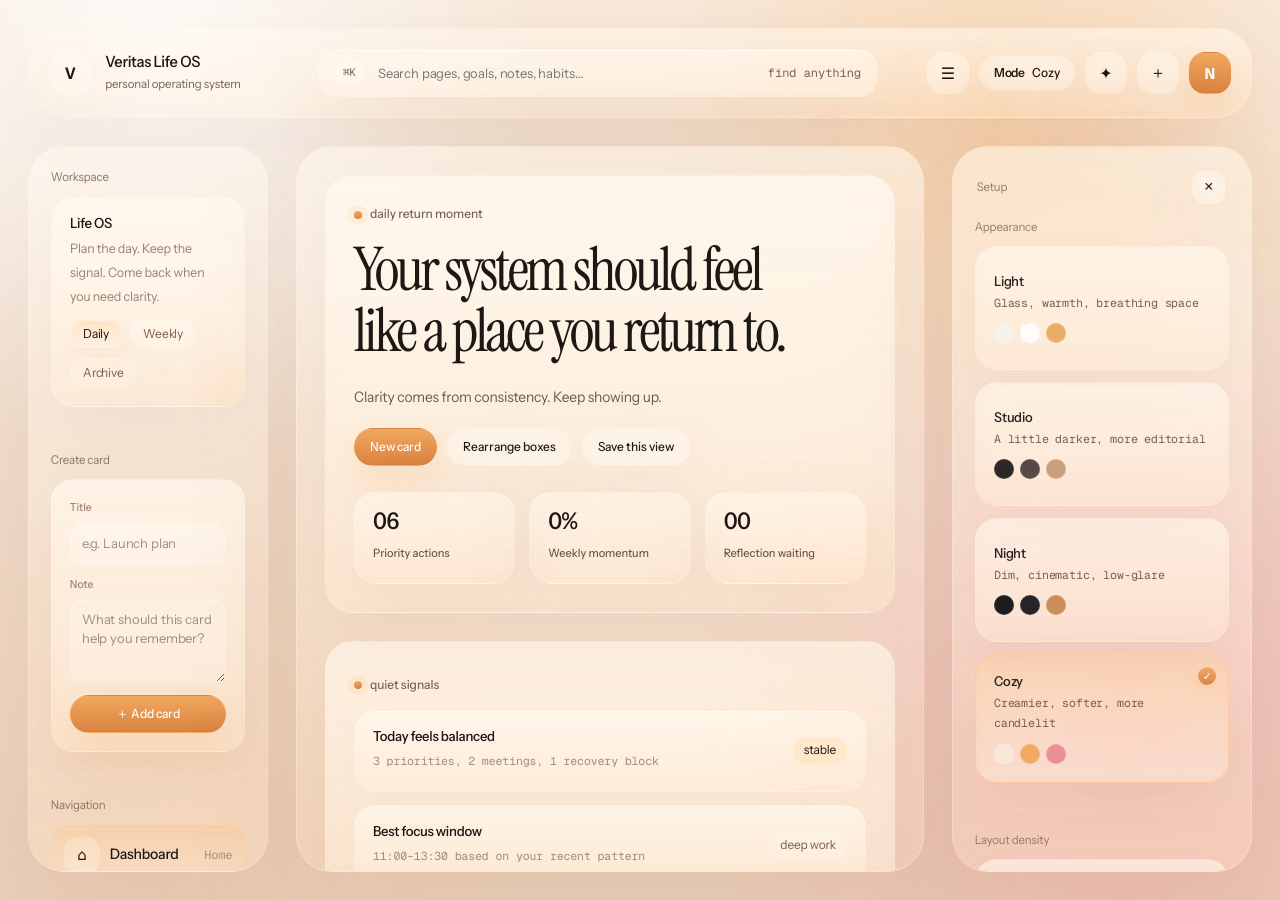
==== commit 72ad98d3: "Update dashboard.html" ====
--- a/dashboard.html
+++ b/dashboard.html
@@ -4944,6 +4944,128 @@
       }
     }
 
+
+
+    /* FINAL DRAG LABEL FIX — keeps drag functionality, removes overlap-prone helper text */
+    .drag-hint {
+      display: none !important;
+    }
+
+
+
+    /* FINAL PERFORMANCE PASS — same design, smoother scroll, no cursor-light cost */
+    :root {
+      --light-strength: 0 !important;
+      --card-light-opacity: 0 !important;
+      --orb-opacity: .18 !important;
+      --ambient-opacity: .42 !important;
+    }
+
+    html {
+      scroll-behavior: auto !important;
+    }
+
+    body::before {
+      animation: none !important;
+      filter: blur(12px) !important;
+      opacity: .34 !important;
+      transform: none !important;
+    }
+
+    .ambient-orb,
+    .ambient-sheen,
+    .ambient-vignette {
+      display: none !important;
+    }
+
+    .card::before,
+    .welcome-panel::before,
+    .insight-panel::before,
+    .workspace-card::before,
+    .mini-card::before,
+    .app-card::before,
+    .priority-item::before,
+    .habit-item::before,
+    .timeline-item::before,
+    .note-item::before,
+    .agenda-item::before {
+      opacity: 0 !important;
+      transition: none !important;
+    }
+
+    .card,
+    .welcome-panel,
+    .insight-panel {
+      will-change: auto !important;
+      transform-style: flat !important;
+      backface-visibility: visible !important;
+      -webkit-backface-visibility: visible !important;
+    }
+
+    .card:hover,
+    .welcome-panel:hover,
+    .insight-panel:hover {
+      transform: translateY(-2px) !important;
+    }
+
+    .glass-panel,
+    .card,
+    .welcome-panel,
+    .insight-panel,
+    .workspace-card,
+    .mini-card,
+    .theme-btn,
+    .density-btn,
+    .toggle-btn,
+    .quick-item,
+    .priority-item,
+    .habit-item,
+    .timeline-item,
+    .note-item,
+    .mini-line,
+    .agenda-item,
+    .app-card,
+    .action-stat,
+    .create-card-form,
+    .search,
+    .seg,
+    .status-toast {
+      backdrop-filter: blur(4px) saturate(108%) !important;
+      -webkit-backdrop-filter: blur(4px) saturate(108%) !important;
+    }
+
+    .calendar-modal-backdrop {
+      backdrop-filter: blur(8px) !important;
+      -webkit-backdrop-filter: blur(8px) !important;
+    }
+
+    .card,
+    .priority-item,
+    .habit-item,
+    .timeline-item,
+    .note-item,
+    .mini-line,
+    .agenda-item,
+    .app-card,
+    .action-stat,
+    .workspace-card,
+    .mini-card,
+    .theme-btn,
+    .density-btn,
+    .toggle-btn,
+    .quick-item {
+      contain: layout paint;
+    }
+
+    .card,
+    .priority-item,
+    .habit-item,
+    .timeline-item,
+    .note-item,
+    .agenda-item,
+    .app-card {
+      overflow-wrap: anywhere;
+    }
 </style>
 </head>
 <body>
@@ -5166,7 +5288,6 @@
               <span class="pill">system</span>
             </div>
           </div>
-          <div class="drag-hint">↕ drag</div>
         </article>
 
         <!-- HABIT RHYTHM -->
@@ -5204,7 +5325,6 @@
               <div class="mini-progress">39%</div>
             </div>
           </div>
-          <div class="drag-hint">↕ drag</div>
         </article>
 
         <!-- ACTION ITEMS -->
@@ -5235,7 +5355,6 @@
             <strong>No action items</strong>
             <p>You're all caught up! No follow-ups needed at this time.</p>
           </div>
-          <div class="drag-hint">↕ drag</div>
         </article>
 
         <!-- MESSAGES -->
@@ -5259,7 +5378,6 @@
             <strong>No conversations yet</strong>
             <p>Start messaging any platform user by clicking "New Message" above.</p>
           </div>
-          <div class="drag-hint">↕ drag</div>
         </article>
 
         <!-- VERITAS APPS -->
@@ -5321,7 +5439,6 @@
               <p>Incoming leads and contact requests, organized.</p>
             </div>
           </div>
-          <div class="drag-hint">↕ drag</div>
         </article>
 
         <!-- CALENDAR -->
@@ -5376,7 +5493,6 @@
             <div id="calendarTodoList"></div>
               </div>
           </div>
-          <div class="drag-hint">↕ drag</div>
         </article>
 
         <!-- NOTES -->
@@ -5404,7 +5520,6 @@
               <span class="pill">ux</span>
             </div>
           </div>
-          <div class="drag-hint">↕ drag</div>
         </article>
 
         <!-- TODAY FLOW -->
@@ -5430,7 +5545,6 @@
               <span class="pill">journal</span>
             </div>
           </div>
-          <div class="drag-hint">↕ drag</div>
         </article>
 
         <!-- MOMENTUM -->
@@ -5455,7 +5569,6 @@
             <div class="graph-col" style="height:54%"><span>Sat</span></div>
             <div class="graph-col" style="height:77%"><span>Sun</span></div>
           </div>
-          <div class="drag-hint">↕ drag</div>
         </article>
 
         <!-- AI SUGGESTIONS (hidden by default) -->
@@ -5471,7 +5584,6 @@
             <div class="timeline-item"><div><strong>Move the deep work block earlier</strong><div class="meta">Your cleanest focus window starts before noon.</div></div><span class="pill">suggest</span></div>
             <div class="timeline-item"><div><strong>Turn note into project</strong><div class="meta">"Controlled personalization" has enough structure.</div></div><span class="pill">draft</span></div>
           </div>
-          <div class="drag-hint">↕ drag</div>
         </article>
 
       </section>
@@ -5805,7 +5917,6 @@
             <span class="pill">custom</span>
           </div>
         </div>
-        <div class="drag-hint">↕ drag</div>
       </article>
     `;
   }
@@ -6585,80 +6696,5 @@
     })();
   </script>
 
-  <script>
-    (() => {
-      const root = document.documentElement;
-      const hoverTargets = '.card, .welcome-panel, .insight-panel, .workspace-card, .mini-card, .app-card, .priority-item, .habit-item, .timeline-item, .note-item, .agenda-item';
-      let targetX = window.innerWidth * 0.72;
-      let targetY = window.innerHeight * 0.18;
-      let currentX = targetX;
-      let currentY = targetY;
-      let raf = null;
-
-      const prefersReduced = window.matchMedia('(prefers-reduced-motion: reduce)').matches;
-
-      function animateLight() {
-        currentX += (targetX - currentX) * 0.055;
-        currentY += (targetY - currentY) * 0.055;
-        root.style.setProperty('--mx', `${currentX}px`);
-        root.style.setProperty('--my', `${currentY}px`);
-        raf = requestAnimationFrame(animateLight);
-      }
-
-      function setCardLight(e) {
-        const el = e.currentTarget;
-        const rect = el.getBoundingClientRect();
-        const x = ((e.clientX - rect.left) / rect.width) * 100;
-        const y = ((e.clientY - rect.top) / rect.height) * 100;
-        el.style.setProperty('--card-x', `${x}%`);
-        el.style.setProperty('--card-y', `${y}%`);
-
-        if (!prefersReduced && (el.classList.contains('card') || el.classList.contains('welcome-panel') || el.classList.contains('insight-panel'))) {
-          const tiltX = ((x - 50) / 50) * 0.72;
-          const tiltY = ((50 - y) / 50) * 0.72;
-          el.style.setProperty('--tilt-x', `${tiltX}deg`);
-          el.style.setProperty('--tilt-y', `${tiltY}deg`);
-        }
-      }
-
-      function resetTilt(e) {
-        const el = e.currentTarget;
-        el.style.setProperty('--tilt-x', '0deg');
-        el.style.setProperty('--tilt-y', '0deg');
-      }
-
-      function softenLight() {
-        root.style.setProperty('--card-x', '70%');
-        root.style.setProperty('--card-y', '20%');
-      }
-
-      document.addEventListener('pointermove', (e) => {
-        targetX = Math.max(0, Math.min(window.innerWidth, e.clientX));
-        targetY = Math.max(0, Math.min(window.innerHeight, e.clientY));
-      }, { passive: true });
-
-      window.addEventListener('pointerout', (e) => {
-        if (!e.relatedTarget) {
-          targetX = window.innerWidth * 0.72;
-          targetY = window.innerHeight * 0.18;
-        }
-      }, { passive: true });
-
-      document.addEventListener('visibilitychange', () => {
-        if (document.hidden && raf) cancelAnimationFrame(raf);
-        if (!document.hidden && !prefersReduced) animateLight();
-      });
-
-      document.querySelectorAll(hoverTargets).forEach(el => {
-        el.addEventListener('pointermove', setCardLight, { passive: true });
-        el.addEventListener('pointerleave', resetTilt, { passive: true });
-        el.addEventListener('pointercancel', resetTilt, { passive: true });
-      });
-
-      softenLight();
-      if (!prefersReduced) animateLight();
-    })();
-  </script>
-
 </body>
 </html>
